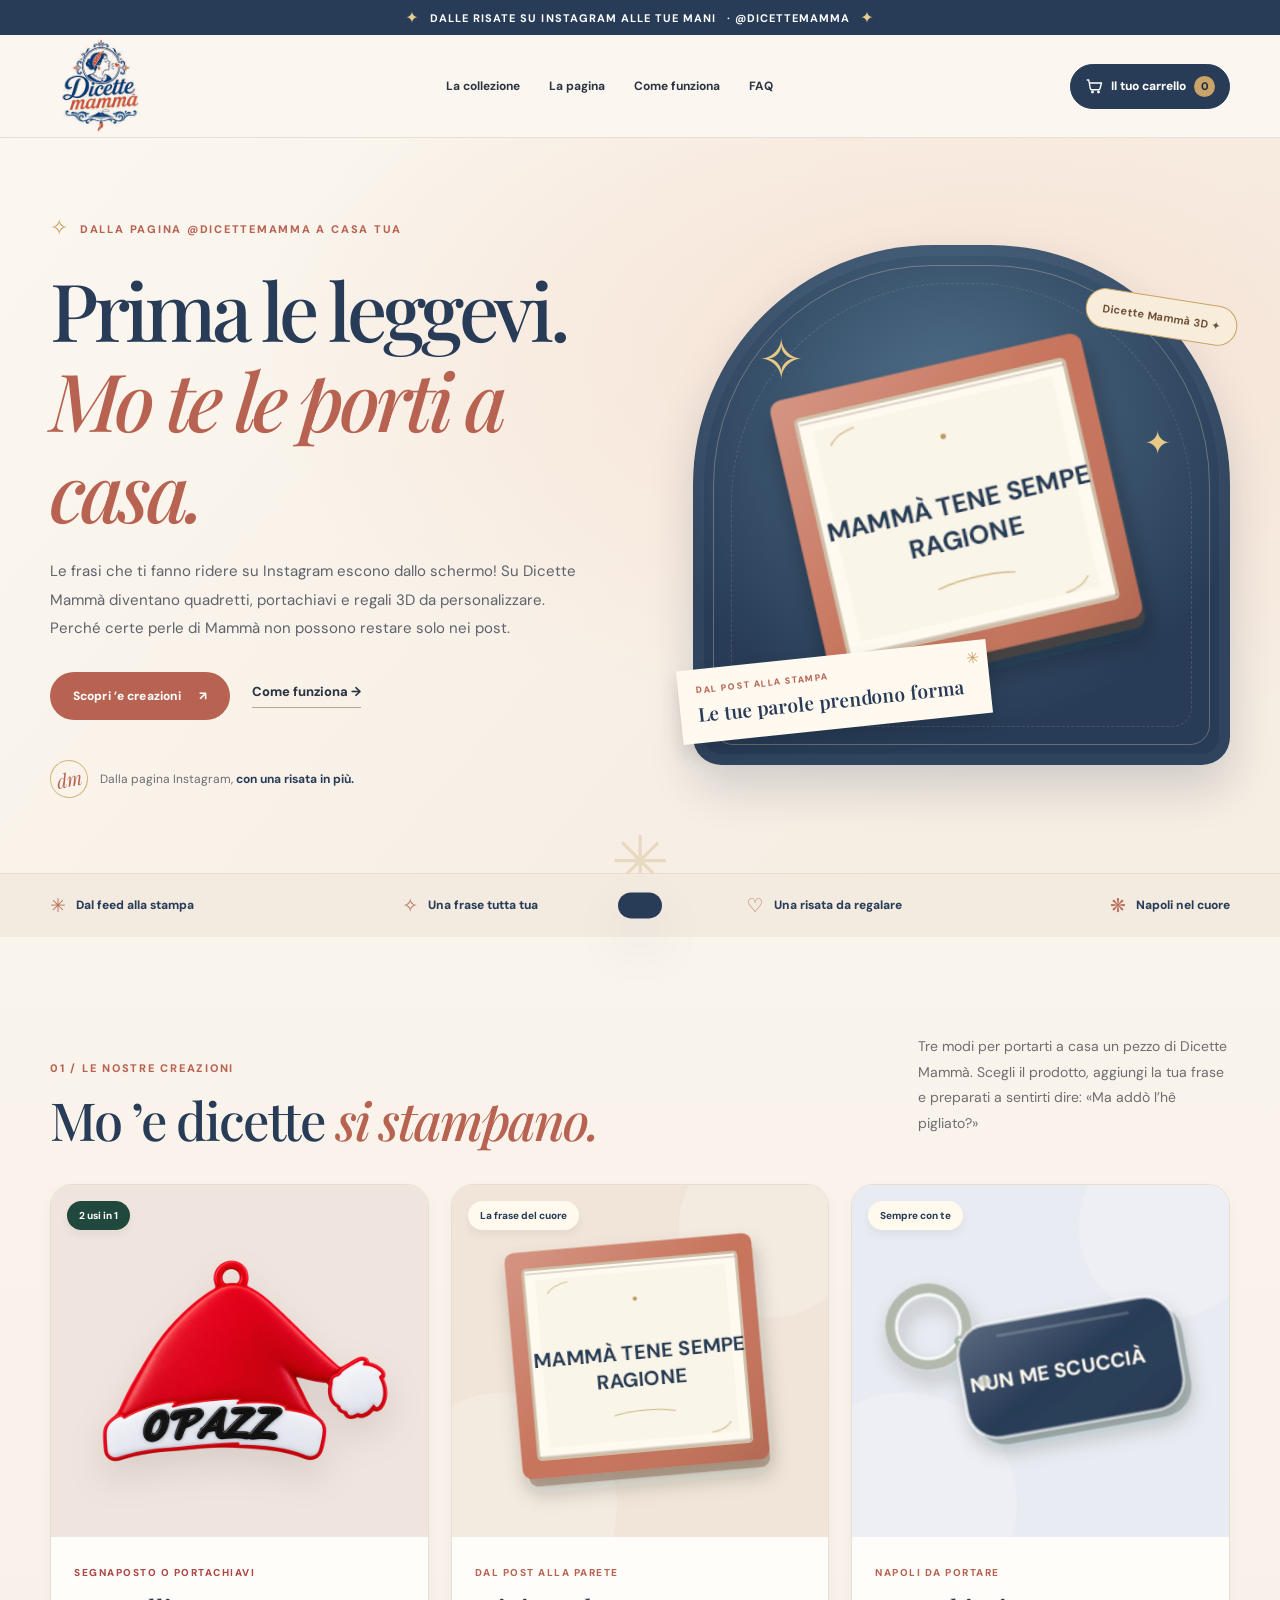
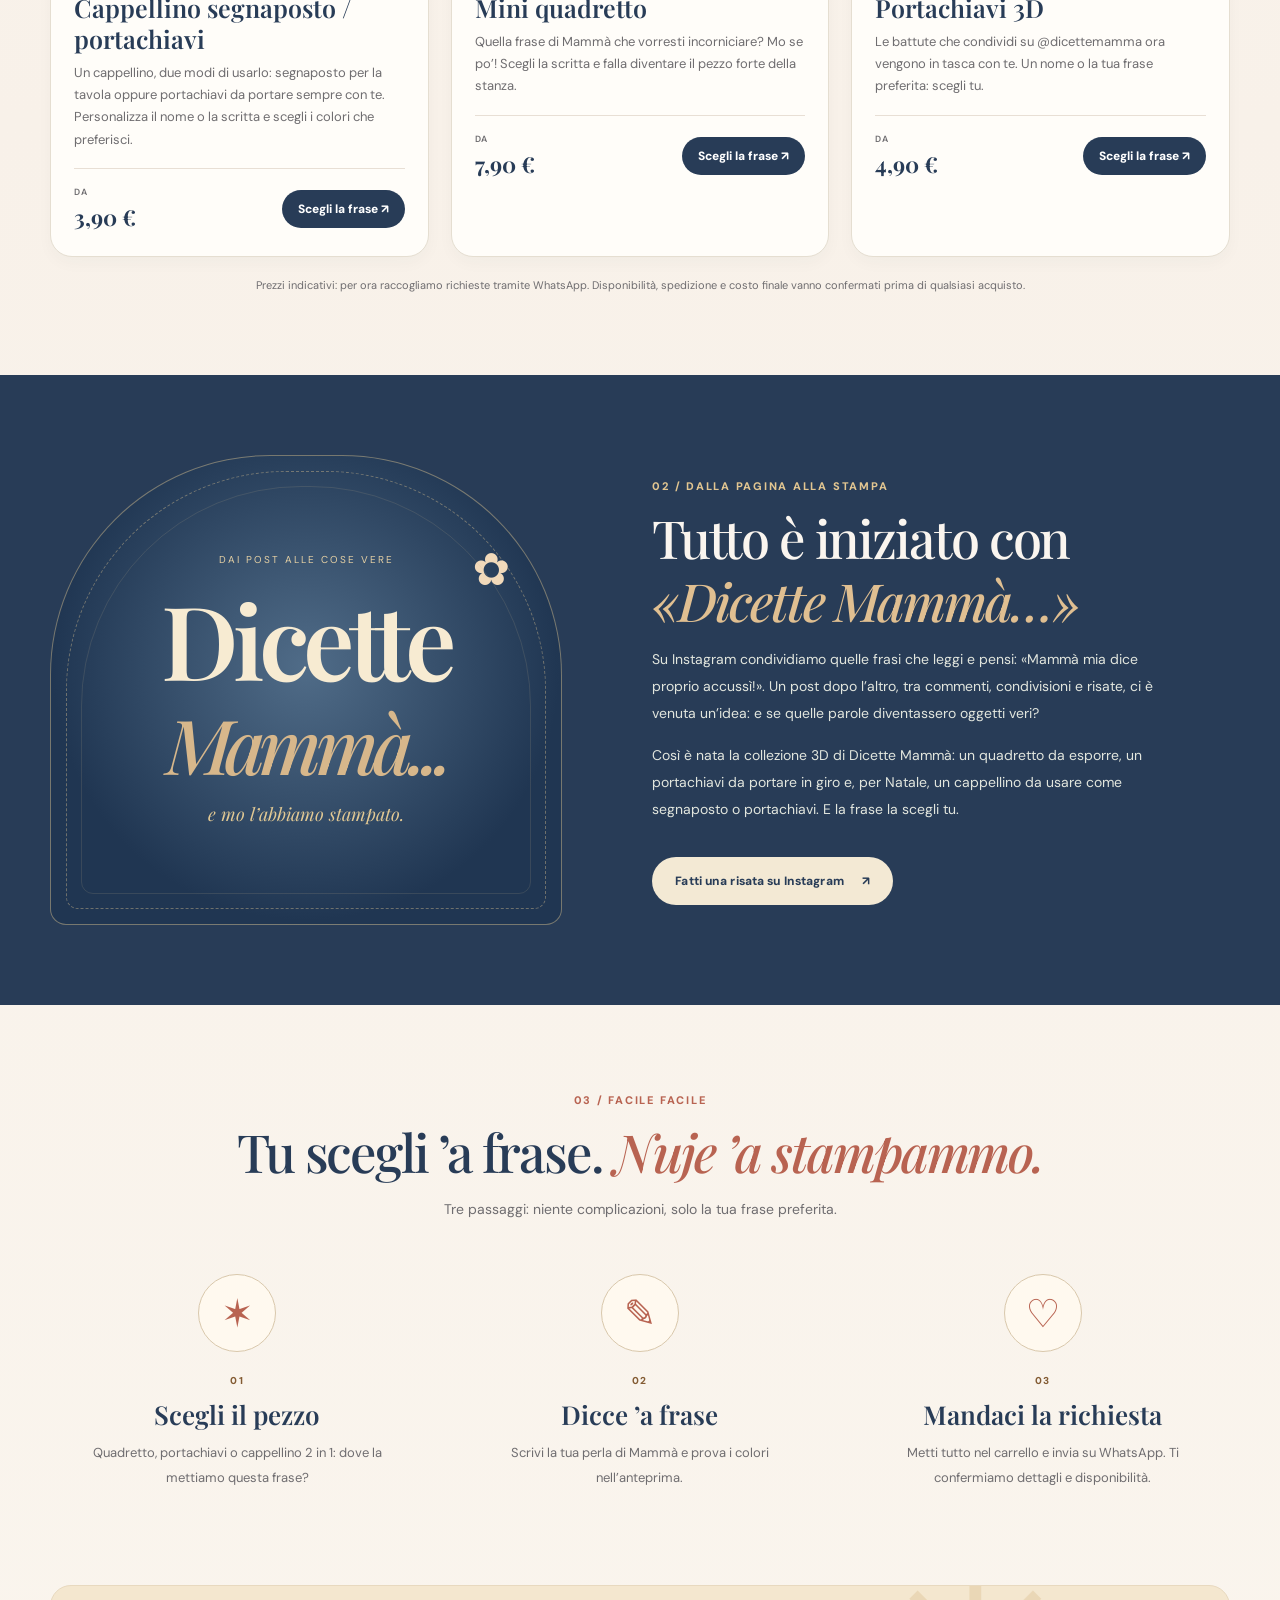
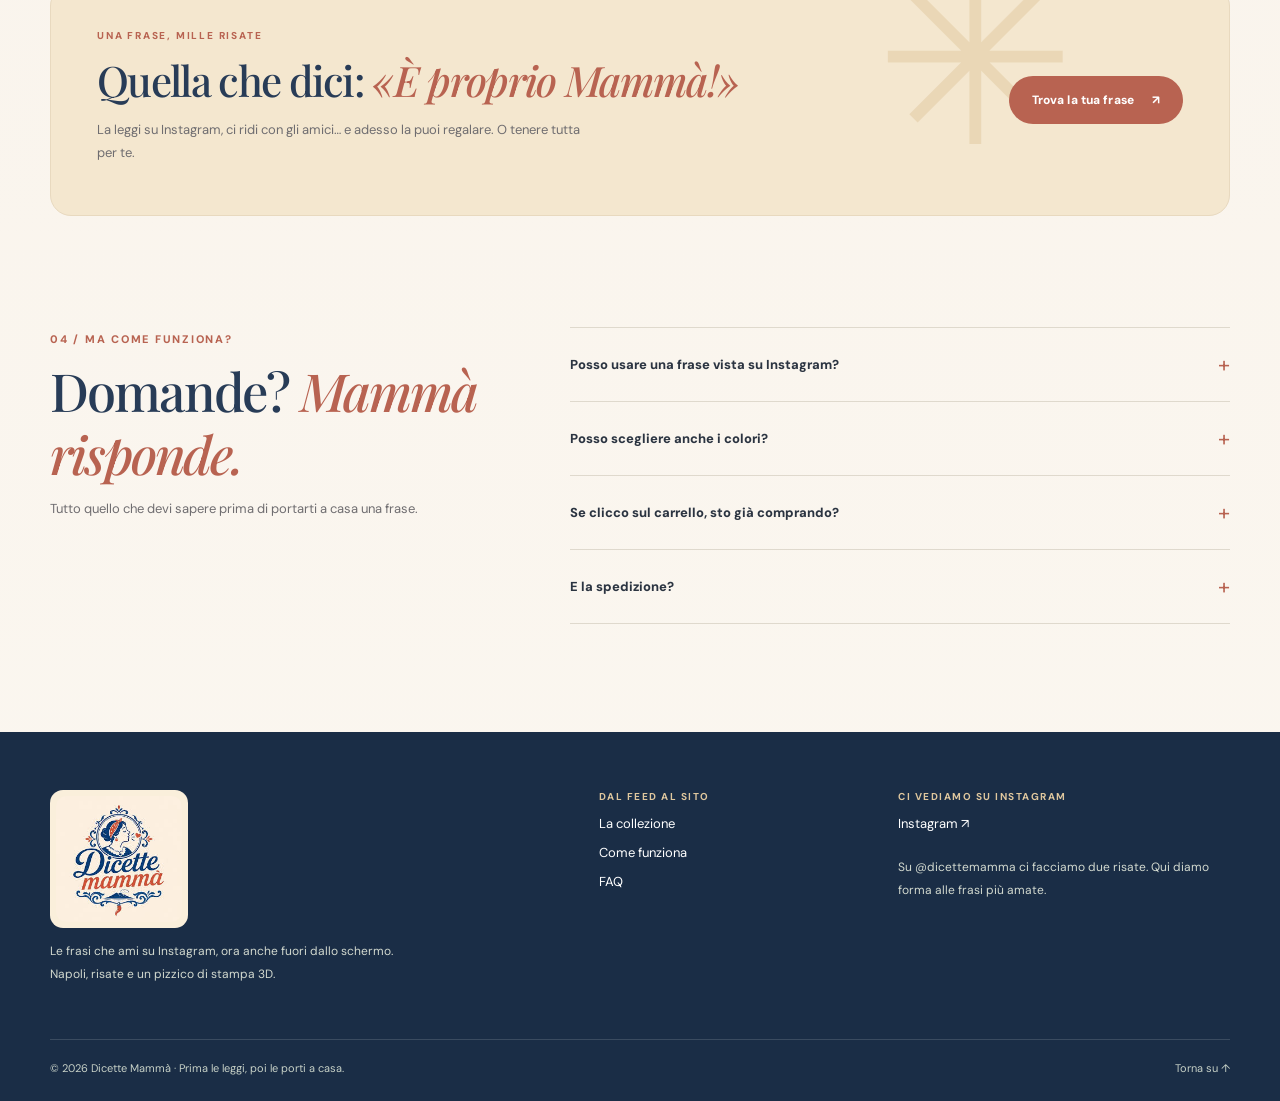
==== index.html @ fb2486a2 "Add files via upload" ====
<!doctype html>
<html lang="it">
<head>
  <meta charset="utf-8">
  <meta name="viewport" content="width=device-width, initial-scale=1">
  <meta name="theme-color" content="#283c57">
  <meta name="description" content="Dicette Mammà: le frasi napoletane che ami su Instagram diventano quadretti, portachiavi e creazioni 3D personalizzate. Dalla pagina alla tua casa.">
  <title>Dicette Mammà — Prima le leggevi. Mo te le porti a casa.</title>
  <link rel="preconnect" href="https://fonts.googleapis.com">
  <link rel="preconnect" href="https://fonts.gstatic.com" crossorigin>
  <link href="https://fonts.googleapis.com/css2?family=DM+Sans:wght@400;500;600;700;800&family=Playfair+Display:ital,wght@0,500;0,600;0,700;1,500;1,600&display=swap" rel="stylesheet">
  <link rel="icon" type="image/jpeg" href="logo-dicette-mamma.jpg">
  <link rel="stylesheet" href="styles.css">
  <script src="config.js" defer></script>
  <script src="app.js" defer></script>
</head>
<body>
  <a class="skip-link" href="#main">Vai al contenuto</a>
  <div class="announcement"><span class="sparkle" aria-hidden="true">✦</span> Dalle risate su Instagram alle tue mani <span class="announcement-extra">· @dicettemamma</span> <span class="sparkle" aria-hidden="true">✦</span></div>
  <header class="site-header" id="top">
    <div class="header-inner container">
      <a href="#top" class="brand" aria-label="Dicette Mammà, torna all'inizio">
        <img class="brand-logo" src="logo-dicette-mamma-header.png" alt="Dicette Mammà" width="98" height="98" fetchpriority="high">
      </a>
      <nav class="desktop-nav" aria-label="Navigazione principale">
        <a href="#collezione">La collezione</a>
        <a href="#artigianale">La pagina</a>
        <a href="#come-funziona">Come funziona</a>
        <a href="#domande">FAQ</a>
      </nav>
      <div class="header-actions">
        <button class="cart-button" id="cartOpen" type="button" aria-label="Apri carrello, 0 articoli" aria-haspopup="dialog">
          <svg viewBox="0 0 24 24" aria-hidden="true"><path d="M3 4h2l2 11.2a2 2 0 0 0 2 1.8h9a2 2 0 0 0 2-1.6L22 8H6"/><circle cx="10" cy="20" r="1"/><circle cx="18" cy="20" r="1"/></svg>
          <span class="cart-label">Il tuo carrello</span><span id="cartCount" class="cart-count">0</span>
        </button>
        <button class="menu-button" id="mobileMenuButton" aria-label="Apri il menu" aria-expanded="false" aria-controls="mobileNav" type="button"><span></span><span></span><span></span></button>
      </div>
    </div>
    <nav class="mobile-nav" id="mobileNav" aria-label="Menu mobile" hidden>
      <a href="#collezione">La collezione</a><a href="#artigianale">La pagina</a><a href="#come-funziona">Come funziona</a><a href="#domande">FAQ</a>
    </nav>
  </header>

  <main id="main">
    <section class="hero" aria-labelledby="hero-title">
      <div class="container hero-layout">
        <div class="hero-copy">
          <div class="small-eyebrow"><span class="eyebrow-star" aria-hidden="true">✧</span> DALLA PAGINA @DICETTEMAMMA A CASA TUA</div>
          <h1 id="hero-title">Prima le leggevi.<br><em>Mo te le porti a casa.</em></h1>
          <p>Le frasi che ti fanno ridere su Instagram escono dallo schermo! Su Dicette Mammà diventano quadretti, portachiavi e regali 3D da personalizzare. Perché certe perle di Mammà non possono restare solo nei post.</p>
          <div class="hero-ctas"><a class="button button-red" href="#collezione">Scopri ’e creazioni <span aria-hidden="true">↗</span></a><a class="text-link" href="#come-funziona">Come funziona <span aria-hidden="true">→</span></a></div>
          <div class="hero-signature"><div class="avatar-seal" aria-hidden="true">dm</div><span>Dalla pagina Instagram, <strong>con una risata in più.</strong></span></div>
        </div>
        <div class="hero-stage" aria-label="Illustrazioni dei regali Dicette Mammà">
          <div class="stage-decoration stage-star star-one" aria-hidden="true">✧</div><div class="stage-decoration stage-star star-two" aria-hidden="true">✦</div>
          <div class="stage-orbit orbit-one" aria-hidden="true"></div><div class="stage-orbit orbit-two" aria-hidden="true"></div>
          <div class="hero-product" id="heroArt" aria-hidden="true"></div>
          <div class="hero-note"><span>DAL POST ALLA STAMPA</span><strong>Le tue parole prendono forma</strong><i aria-hidden="true">✳</i></div>
          <span class="hero-tag">Dicette Mammà 3D <i aria-hidden="true">✦</i></span>
        </div>
      </div>
      <div class="hero-bottom-mark" aria-hidden="true">✳</div>
    </section>

    <section class="promise-strip" aria-label="I nostri punti di forza">
      <div class="container promise-items">
        <span><span aria-hidden="true">✳</span> Dal feed alla stampa</span><span><span aria-hidden="true">✧</span> Una frase tutta tua</span><span><span aria-hidden="true">♡</span> Una risata da regalare</span><span><span aria-hidden="true">❋</span> Napoli nel cuore</span>
      </div>
    </section>

    <section class="collection section container" id="collezione" aria-labelledby="collection-title">
      <div class="section-head">
        <div><span class="section-kicker">01 / LE NOSTRE CREAZIONI</span><h2 id="collection-title">Mo ’e dicette <em>si stampano.</em></h2></div>
        <p>Tre modi per portarti a casa un pezzo di Dicette Mammà. Scegli il prodotto, aggiungi la tua frase e preparati a sentirti dire: «Ma addò l’hê pigliato?»</p>
      </div>
      <div class="products-grid" id="productsGrid"></div>
      <p class="pricing-note">Prezzi indicativi: per ora raccogliamo richieste tramite WhatsApp. Disponibilità, spedizione e costo finale vanno confermati prima di qualsiasi acquisto.</p>
    </section>

    <section class="story-section" id="artigianale" aria-labelledby="story-title">
      <div class="container story-layout">
        <div class="story-art" aria-hidden="true"><span class="story-overline">DAI POST ALLE COSE VERE</span><div class="story-type">Dicette<br><i>Mammà...</i></div><div class="story-flower">✿</div><div class="story-label">e mo l’abbiamo stampato.</div></div>
        <div class="story-copy"><span class="section-kicker light">02 / DALLA PAGINA ALLA STAMPA</span><h2 id="story-title">Tutto è iniziato con <em>«Dicette Mammà…»</em></h2><p>Su Instagram condividiamo quelle frasi che leggi e pensi: «Mammà mia dice proprio accussì!». Un post dopo l’altro, tra commenti, condivisioni e risate, ci è venuta un’idea: e se quelle parole diventassero oggetti veri?</p><p>Così è nata la collezione 3D di Dicette Mammà: un quadretto da esporre, un portachiavi da portare in giro e, per Natale, un cappellino da usare come segnaposto o portachiavi. E la frase la scegli tu.</p><a href="https://www.instagram.com/dicettemamma/" class="button button-cream" target="_blank" rel="noopener noreferrer">Fatti una risata su Instagram <span aria-hidden="true">↗</span></a></div>
      </div>
    </section>

    <section class="how-section section container" id="come-funziona" aria-labelledby="how-title">
      <div class="section-head centered"><span class="section-kicker">03 / FACILE FACILE</span><h2 id="how-title">Tu scegli ’a frase. <em>Nuje ’a stampammo.</em></h2><p>Tre passaggi: niente complicazioni, solo la tua frase preferita.</p></div>
      <div class="steps-grid">
        <article class="step"><div class="step-icon" aria-hidden="true">✶</div><span class="step-no">01</span><h3>Scegli il pezzo</h3><p>Quadretto, portachiavi o cappellino 2 in 1: dove la mettiamo questa frase?</p></article>
        <article class="step"><div class="step-icon" aria-hidden="true">✎</div><span class="step-no">02</span><h3>Dicce ’a frase</h3><p>Scrivi la tua perla di Mammà e prova i colori nell’anteprima.</p></article>
        <article class="step"><div class="step-icon" aria-hidden="true">♡</div><span class="step-no">03</span><h3>Mandaci la richiesta</h3><p>Metti tutto nel carrello e invia su WhatsApp. Ti confermiamo dettagli e disponibilità.</p></article>
      </div>
    </section>

    <section class="gift-banner container" aria-labelledby="gift-title"><div class="gift-burst" aria-hidden="true">✳</div><div><span>UNA FRASE, MILLE RISATE</span><h2 id="gift-title">Quella che dici: <em>«È proprio Mammà!»</em></h2><p>La leggi su Instagram, ci ridi con gli amici… e adesso la puoi regalare. O tenere tutta per te.</p></div><a class="button button-red" href="#collezione">Trova la tua frase <span aria-hidden="true">↗</span></a></section>

    <section class="faq section container" id="domande" aria-labelledby="faq-title"><div class="faq-lead"><span class="section-kicker">04 / MA COME FUNZIONA?</span><h2 id="faq-title">Domande? <em>Mammà risponde.</em></h2><p>Tutto quello che devi sapere prima di portarti a casa una frase.</p></div><div class="faq-list"><details><summary>Posso usare una frase vista su Instagram?<span aria-hidden="true">+</span></summary><p>Certo! Puoi scegliere una frase della pagina @dicettemamma oppure inventarne una tua. Se è lunga, vediamo insieme come farla stare bene sul prodotto.</p></details><details><summary>Posso scegliere anche i colori?<span aria-hidden="true">+</span></summary><p>Sì. Prova le combinazioni direttamente nell’anteprima. Il risultato è illustrativo: prima di realizzarlo ti confermiamo i filamenti disponibili.</p></details><details><summary>Se clicco sul carrello, sto già comprando?<span aria-hidden="true">+</span></summary><p>No, niente pagamento a sorpresa! Il carrello prepara una richiesta su WhatsApp. Non è un ordine confermato e non paghi sul sito.</p></details><details><summary>E la spedizione?<span aria-hidden="true">+</span></summary><p>Il costo cambia in base a destinazione e quantità. Ti comunichiamo spedizione, disponibilità e totale prima di confermare.</p></details></div></section>
  </main>
  <footer class="site-footer"><div class="container footer-main"><div><a href="#top" class="footer-brand" aria-label="Dicette Mammà, torna all’inizio"><img class="footer-logo" src="logo-dicette-mamma.jpg" alt="Dicette Mammà" width="126" height="126" loading="lazy"></a><p>Le frasi che ami su Instagram, ora anche fuori dallo schermo.<br>Napoli, risate e un pizzico di stampa 3D.</p></div><nav aria-label="Link footer"><strong>Dal feed al sito</strong><a href="#collezione">La collezione</a><a href="#come-funziona">Come funziona</a><a href="#domande">FAQ</a></nav><div><strong>Ci vediamo su Instagram</strong><a target="_blank" rel="noopener noreferrer" href="https://www.instagram.com/dicettemamma/">Instagram ↗</a><p>Su @dicettemamma ci facciamo due risate. Qui diamo forma alle frasi più amate.</p></div></div><div class="container footer-base"><span>© 2026 Dicette Mammà · Prima le leggi, poi le porti a casa.</span><a href="#top">Torna su ↑</a></div></footer>

  <dialog id="customizeDialog" class="custom-dialog" aria-labelledby="customTitle"><div class="dialog-wrap"><button class="dialog-x" type="button" data-close-custom aria-label="Chiudi personalizzazione">×</button><div class="dialog-art-pane"><span class="preview-kicker">ECCO LA TUA FRASE IN 3D</span><div id="customPreview" class="custom-preview" aria-label="Anteprima illustrativa del prodotto"></div><div class="illustration-disclaimer">Anteprima illustrativa: la stampa reale può variare nei dettagli</div></div><div class="dialog-content"><span class="section-kicker">LA TUA FRASE, IL TUO STILE</span><h2 id="customTitle">Personalizza</h2><p class="dialog-description" id="customDescription"></p><form id="customForm"><div class="form-field"><label for="customText" id="customTextLabel">Nome o frase da stampare</label><input id="customText" name="customText" type="text" maxlength="32" required autocomplete="off"><small id="textCounter" class="field-helper"></small></div><fieldset class="color-fieldset"><legend>Di che colore lo facciamo?</legend><div class="swatch-list" id="baseSwatches"></div></fieldset><fieldset class="color-fieldset"><legend>Colore della frase</legend><div class="swatch-list" id="inkSwatches"></div></fieldset><div class="form-row"><div class="form-field"><label for="customQuantity">Quanti ne vuoi?</label><input id="customQuantity" name="quantity" type="number" min="1" max="50" value="1" inputmode="numeric" required></div><div class="form-field"><label for="customNote">Altri dettagli (facoltativi)</label><input id="customNote" name="note" maxlength="180" placeholder="Una dedica, un’idea, un dettaglio..."></div></div><div class="custom-submit"><div><small>Prezzo di riferimento</small><strong id="customPrice">—</strong></div><button type="submit" class="button button-red">Mettilo nel carrello <span aria-hidden="true">↗</span></button></div></form></div></div></dialog>

  <dialog id="cartDialog" class="cart-dialog" aria-labelledby="cartTitle"><div class="cart-panel"><header class="cart-panel-head"><div><span class="section-kicker">LE TUE SCELTE</span><h2 id="cartTitle">Il tuo carrello</h2></div><button class="dialog-x" type="button" data-close-cart aria-label="Chiudi carrello">×</button></header><div id="cartContents" class="cart-contents" aria-live="polite"></div><div class="cart-summary"><div class="cart-total"><span>Totale indicativo dei prodotti</span><strong id="cartTotal">0,00 €</strong></div><p>Hai raccolto le tue frasi preferite! La spedizione non è inclusa. Su WhatsApp invii solo una richiesta di disponibilità: nessun pagamento e nessun ordine confermato.</p><button id="sendRequestButton" class="button button-red cart-send" type="button">Chiedi disponibilità su WhatsApp <span aria-hidden="true">↗</span></button><button id="continueShopping" class="subtle-action" type="button">Torno alle creazioni</button></div></div></dialog>
  <div class="toast" id="toast" role="status" aria-live="polite"></div>
</body>
</html>
---- styles.css ----
:root{--cream:#faf5ef;--cream-light:#fffdf9;--ivory:#fff9ef;--forest:#283c57;--forest-dark:#1a2d46;--red:#b86351;--red-hover:#a65042;--gold:#caa366;--ink:#2b3441;--sub:#6f6d70;--line:#e8dfd5;--shadow:0 22px 55px rgba(40,43,57,.10);--display:'Playfair Display',Georgia,serif;--body:'DM Sans',system-ui,sans-serif}
*{box-sizing:border-box}html{scroll-behavior:smooth;scroll-padding-top:105px}body{margin:0;background:var(--cream);color:var(--ink);font-family:var(--body);-webkit-font-smoothing:antialiased}body:has(dialog[open]){overflow:hidden}button,input,textarea,select{font:inherit}button{cursor:pointer}a{text-decoration:none;color:inherit}img,svg{max-width:100%}button:focus-visible,input:focus-visible,a:focus-visible,summary:focus-visible{outline:3px solid var(--gold);outline-offset:4px}::selection{background:#e9cab4;color:var(--forest)}.container{width:min(1180px,calc(100% - 36px));margin-inline:auto}.skip-link{position:absolute;z-index:100;top:-100px;left:12px;background:#fff;padding:12px 16px;border:2px solid var(--forest)}.skip-link:focus{top:12px}.announcement{min-height:34px;display:flex;align-items:center;justify-content:center;gap:10px;padding:7px 12px;background:var(--forest);color:#fff;font-size:11px;font-weight:700;letter-spacing:.095em;text-align:center;text-transform:uppercase}.sparkle{color:#e7cc90;font-size:16px}.site-header{position:sticky;top:0;z-index:30;background:rgba(249,245,234,.96);border-bottom:1px solid #e9e2d5;backdrop-filter:blur(16px)}.header-inner{height:86px;display:flex;align-items:center;justify-content:space-between;gap:20px}.brand{display:flex;align-items:center;gap:8px;min-width:0;color:var(--forest)}.brand-symbol{display:grid;place-items:center;width:45px;height:45px;flex:none}.brand-words{font:700 24px/1.01 var(--display);letter-spacing:-.035em;white-space:nowrap}.brand-words em{color:var(--red);font-weight:600}.brand-words small{display:block;margin-top:5px;letter-spacing:.12em;font:700 8px/1.2 var(--body);text-transform:uppercase}.desktop-nav{display:none;align-items:center;gap:29px}.desktop-nav a{font-size:12px;font-weight:700;transition:color .2s}.desktop-nav a:hover{color:var(--red)}.header-actions{display:flex;align-items:center;gap:12px}.cart-button{display:flex;align-items:center;gap:8px;padding:11px 14px;background:var(--forest);color:#fff;border:1px solid var(--forest);border-radius:100px;font-size:12px;font-weight:800}.cart-button svg{height:18px;width:18px;fill:none;stroke:currentColor;stroke-width:1.8;stroke-linecap:round;stroke-linejoin:round}.cart-count{display:grid;place-items:center;min-width:21px;height:21px;background:var(--gold);color:var(--forest-dark);border-radius:50%;font-size:11px}.cart-label{display:none}.menu-button{width:38px;height:38px;display:flex;flex-direction:column;align-items:center;justify-content:center;gap:5px;background:transparent;border:none}.menu-button span{height:2px;width:22px;background:var(--forest);transition:transform .2s}.mobile-nav{display:grid;padding:8px 18px 18px;border-top:1px solid var(--line);background:var(--cream)}.mobile-nav[hidden]{display:none}.mobile-nav a{padding:14px 5px;font-weight:700;border-bottom:1px solid var(--line)}
/* Hero */
.hero{position:relative;overflow:hidden;background:radial-gradient(ellipse at 76% 40%,#f7e9d9 0%,transparent 50%),var(--cream);border-bottom:1px solid #ece3d4}.hero-layout{display:grid;gap:40px;padding-block:66px 64px;position:relative;z-index:1}.small-eyebrow,.section-kicker{color:var(--red);font-size:11px;letter-spacing:.16em;text-transform:uppercase;font-weight:800}.eyebrow-star{font-size:22px;color:var(--gold);vertical-align:-2px;padding-right:5px}.hero-copy h1{max-width:700px;margin:22px 0;font:500 clamp(47px,6.1vw,85px)/1.13 var(--display);letter-spacing:-.055em;color:var(--forest)}.hero-copy h1 em,.section-head h2 em,.story-copy h2 em,.how-section h2 em,.gift-banner h2 em,.faq h2 em{color:var(--red);font-weight:500}.hero-copy>p{max-width:530px;font-size:15px;line-height:1.9;color:#5e665e}.hero-ctas{display:flex;flex-wrap:wrap;gap:22px;align-items:center;margin-top:29px}.button{min-height:48px;display:inline-flex;justify-content:center;align-items:center;gap:18px;padding:14px 22px;border:1px solid transparent;border-radius:100px;font-size:12px;font-weight:800;letter-spacing:.01em;transition:transform .22s ease,background .22s ease,box-shadow .22s ease}.button:hover{transform:translateY(-2px);box-shadow:0 9px 24px rgba(26,45,36,.15)}.button-red{background:var(--red);color:white}.button-red:hover{background:var(--red-hover)}.button-cream{background:#f3e9d4;color:var(--forest)}.text-link{font-weight:800;font-size:13px;border-bottom:1px solid #baa689;padding-bottom:7px}.text-link:hover{color:var(--red)}.hero-signature{display:flex;align-items:center;gap:12px;margin-top:40px;color:var(--sub);font-size:12px}.hero-signature strong{color:var(--forest)}.avatar-seal{width:38px;height:38px;display:grid;place-items:center;border:1px solid #d8b681;border-radius:50%;color:var(--red);font:italic 19px var(--display);transform:rotate(-10deg)}.hero-stage{min-height:440px;position:relative;display:grid;place-items:center;border-radius:240px 240px 28px 28px;background:radial-gradient(circle at 50% 30%,#547669,var(--forest) 68%);isolation:isolate;box-shadow:inset 0 0 0 11px rgba(255,255,255,.035),0 22px 45px rgba(29,66,50,.13)}.stage-orbit{position:absolute;inset:20px;border:1px solid rgba(233,209,165,.29);border-radius:220px 220px 20px 20px;pointer-events:none}.orbit-two{inset:38px;border-style:dashed;opacity:.48}.hero-product{z-index:2;width:min(100%,485px);margin:20px auto 0;filter:drop-shadow(0 20px 13px rgba(0,0,0,.15));transform:rotate(-8deg)}.hero-product svg{width:100%;height:auto;display:block}.stage-decoration{position:absolute;color:#e9c986;font-size:56px;z-index:3}.star-one{top:15%;left:12%}.star-two{top:34%;right:11%;font-size:32px}.hero-note{position:absolute;z-index:4;bottom:7%;left:-14px;display:grid;gap:5px;padding:15px 26px 16px 18px;min-width:190px;transform:rotate(-6deg);background:var(--ivory);color:var(--forest);box-shadow:0 10px 20px #0002}.hero-note span{font-size:9px;font-weight:800;letter-spacing:.16em;color:var(--red)}.hero-note strong{font:600 19px var(--display)}.hero-note i{position:absolute;right:8px;top:7px;color:var(--gold);font-style:normal}.hero-tag{position:absolute;z-index:4;top:10%;right:-8px;background:#f6e2b7;border:1px solid #c49b53;border-radius:100px;color:#714e23;padding:12px 16px;transform:rotate(9deg);font:700 11px var(--body)}.hero-tag i{font-style:normal}.hero-bottom-mark{position:absolute;bottom:-35px;left:50%;font-size:70px;color:var(--gold);opacity:.28;transform:translateX(-50%)}
.promise-strip{background:#eee7d9}.promise-items{display:grid;grid-template-columns:repeat(2,1fr);gap:10px;padding-block:19px}.promise-items span{font-size:11px;font-weight:800;color:var(--forest);white-space:nowrap}.promise-items span span{font-size:19px;color:var(--red);padding-right:7px;vertical-align:middle}.section{padding-block:83px}.section-head{display:grid;gap:16px;margin-bottom:33px}.section-head h2,.story-copy h2,.gift-banner h2,.faq h2{margin:11px 0 0;font:500 clamp(33px,4.1vw,53px)/1.2 var(--display);color:var(--forest);letter-spacing:-.04em}.section-head p{font-size:14px;color:var(--sub);line-height:1.85;max-width:340px}.products-grid{display:grid;grid-template-columns:1fr;gap:22px}.product-card{overflow:hidden;background:var(--cream-light);border:1px solid #e5ded1;border-radius:22px;box-shadow:0 6px 16px #21483c08;transition:transform .28s ease,box-shadow .28s ease}.product-card:hover{transform:translateY(-7px);box-shadow:var(--shadow)}.product-visual{position:relative;aspect-ratio:1.07;display:grid;place-items:center;overflow:hidden}.product-card:nth-child(1) .product-visual{background:#f2e2da}.product-card:nth-child(2) .product-visual{background:#e9e7d8}.product-card:nth-child(3) .product-visual{background:#e3eae2}.product-visual svg{width:100%;max-width:430px;height:auto;display:block;transition:transform .4s ease}.product-card:hover .product-visual svg{transform:scale(1.045)}.product-chip{position:absolute;top:16px;left:16px;border-radius:100px;padding:8px 12px;background:#fffcf1dd;color:var(--forest);font-size:10px;font-weight:800;box-shadow:0 5px 10px #0000000d}.product-body{padding:23px 23px 24px}.product-category{font-size:10px;font-weight:800;letter-spacing:.15em;text-transform:uppercase;color:var(--red)}.product-body h3{margin:11px 0 8px;font:600 25px var(--display);line-height:1.24;color:var(--forest)}.product-body p{min-height:55px;margin:0;color:var(--sub);font-size:13px;line-height:1.7}.product-action-row{display:flex;align-items:center;justify-content:space-between;margin-top:17px;gap:15px;border-top:1px solid var(--line);padding-top:17px}.product-price{font:700 22px var(--display);color:var(--forest)}.product-price small{display:block;font:600 9px var(--body);color:var(--sub);text-transform:uppercase;letter-spacing:.08em;margin-bottom:4px}.product-open{border:none;background:var(--forest);color:white;border-radius:100px;padding:11px 16px;font-size:12px;font-weight:800}.product-open:hover{background:var(--red)}.pricing-note{margin:21px 0 0;font-size:11px;color:var(--sub);text-align:center}
/* story */
.story-section{background:var(--forest);color:var(--cream);padding-block:64px;overflow:hidden}.story-layout{display:grid;gap:45px;align-items:center}.story-art{min-height:340px;position:relative;border:1px solid #c8b48b85;border-radius:220px 220px 16px 16px;display:flex;flex-direction:column;align-items:center;justify-content:center;background:radial-gradient(circle at 50% 45%,#386556,#1d4238 70%)}.story-art::before,.story-art::after{content:'';position:absolute;border:1px dashed #c8b48b77;inset:15px;border-radius:220px 220px 12px 12px}.story-art::after{inset:30px;border-style:solid;opacity:.32}.story-overline{letter-spacing:.2em;font-size:10px;color:#e5d0a4;margin-bottom:26px}.story-type{text-align:center;font:600 clamp(58px,8vw,105px)/.92 var(--display);letter-spacing:-.06em;color:#f7ebd2}.story-type i{font-size:.74em;color:#d7b78b;font-weight:500}.story-flower{position:absolute;right:10%;top:18%;font-size:45px;color:#caa86e}.story-label{margin-top:22px;font:italic 18px var(--display);color:#e2c994}.story-copy h2{color:var(--cream);max-width:500px}.story-copy h2 em{color:#e0bf91}.story-copy p{font-size:14px;line-height:1.95;color:#e2e6de;max-width:520px}.section-kicker.light{color:#e2c691}.story-copy .button{margin-top:20px}
/* steps */
.section-head.centered{display:block;text-align:center;margin-bottom:44px}.section-head.centered p{margin:14px auto 0;max-width:600px}.steps-grid{display:grid;grid-template-columns:1fr;gap:28px}.step{text-align:center;padding:8px 15px}.step-icon{height:78px;width:78px;margin:0 auto 16px;display:grid;place-items:center;border-radius:50%;border:1px solid #d9c8ac;background:var(--ivory);font-size:39px;color:var(--red)}.step-no{font-size:10px;letter-spacing:.16em;color:#835b33;font-weight:800}.step h3{margin:8px 0 9px;color:var(--forest);font:600 26px var(--display)}.step p{max-width:290px;margin:0 auto;color:var(--sub);font-size:13px;line-height:1.85}
.gift-banner{margin-top:4px;margin-bottom:28px;position:relative;display:grid;align-items:center;gap:20px;padding:35px 29px;overflow:hidden;background:#f4e7cf;border:1px solid #e8d9bf;border-radius:21px}.gift-banner>div:not(.gift-burst){position:relative;z-index:1}.gift-banner div>span{font-size:10px;font-weight:800;letter-spacing:.18em;color:var(--red)}.gift-banner h2{font-size:clamp(29px,3.5vw,42px)}.gift-banner p{max-width:500px;color:var(--sub);line-height:1.8;font-size:13px}.gift-burst{position:absolute;right:13%;top:-80px;font-size:240px;color:#dec69b77}.gift-banner .button{z-index:1;justify-self:start}
.faq{display:grid;gap:25px}.faq-lead p{color:var(--sub);font-size:13px;line-height:1.75}.faq-list{display:grid;align-content:start}.faq-list details{border-bottom:1px solid #dfd9cd}.faq-list details:first-child{border-top:1px solid #dfd9cd}.faq-list summary{list-style:none;display:flex;align-items:center;justify-content:space-between;gap:15px;padding:22px 0;font-weight:800;font-size:13px;cursor:pointer}.faq-list summary::-webkit-details-marker{display:none}.faq-list summary span{font-size:22px;font-weight:400;color:var(--red);transition:transform .2s}.faq-list details[open] summary span{transform:rotate(45deg)}.faq-list details p{color:var(--sub);font-size:13px;line-height:1.8;margin:0;padding:0 22px 20px 0}
.site-footer{background:var(--forest-dark);color:#fff;margin-top:25px}.footer-main{display:grid;gap:34px;padding-block:58px 42px}.footer-brand{font:600 34px var(--display);letter-spacing:-.05em}.footer-brand em{color:#dcb78b}.footer-main p{font-size:12px;line-height:1.9;color:#d2d9cf}.footer-main nav,.footer-main>div:last-child{display:grid;justify-items:start;align-content:start;gap:12px}.footer-main strong{font-size:10px;letter-spacing:.15em;text-transform:uppercase;color:#dfc79e}.footer-main a:not(.footer-brand){font-size:13px}.footer-main a:hover,.footer-base a:hover{color:#e5c18c}.footer-base{display:flex;justify-content:space-between;align-items:center;gap:15px;flex-wrap:wrap;padding:21px 0 26px;border-top:1px solid #ffffff24;color:#c7d1c7;font-size:11px}
/* Modal */
dialog{color:var(--ink)}dialog::backdrop{background:#142d23aa;backdrop-filter:blur(5px)}.custom-dialog{border:0;border-radius:24px;padding:0;width:min(930px,calc(100% - 24px));max-height:calc(100dvh - 28px);box-shadow:0 30px 100px #0005;overflow:auto;background:var(--cream-light)}.custom-dialog[open]{animation:popin .24s ease}.dialog-wrap{position:relative;display:grid}.dialog-x{position:absolute;right:15px;top:13px;z-index:4;border:none;background:#fffef3dd;color:var(--forest);border-radius:50%;width:37px;height:37px;display:grid;place-items:center;font-size:28px;line-height:1}.dialog-x:hover{background:#ead8bc}.dialog-art-pane{background:#eee6d7;display:flex;flex-direction:column;align-items:center;justify-content:center;gap:10px;padding:25px 22px 19px;min-width:0}.preview-kicker{color:var(--forest);font-size:10px;letter-spacing:.14em;font-weight:800}.custom-preview{width:min(100%,340px);aspect-ratio:1}.custom-preview svg{width:100%;height:auto}.illustration-disclaimer{text-align:center;color:#6c726a;font-size:10px}.dialog-content{padding:28px 25px 30px}.dialog-content h2,.cart-panel h2{font:600 35px/1.13 var(--display);margin:8px 0;color:var(--forest)}.dialog-description{font-size:13px;line-height:1.7;color:var(--sub);margin:0 0 20px}.form-field{display:grid;gap:8px}.form-field label,.color-fieldset legend{font-weight:800;color:var(--forest);font-size:12px}.form-field input{border:1px solid #d7d1c5;background:#fff;border-radius:11px;min-height:45px;padding:10px 13px;min-width:0;width:100%;color:var(--forest)}.field-helper{font-size:10px;color:var(--sub);min-height:16px}.color-fieldset{border:0;margin:18px 0 0;padding:0}.color-fieldset legend{padding:0;margin-bottom:11px}.swatch-list{display:flex;flex-wrap:wrap;gap:11px}.swatch-label{display:flex;flex-direction:column;align-items:center;gap:5px;cursor:pointer;font-size:10px;color:var(--sub);position:relative}.swatch-label input{position:absolute;opacity:0;width:1px;height:1px}.swatch-dot{display:grid;place-items:center;height:32px;width:32px;border-radius:50%;background:var(--swatch);box-shadow:inset 0 0 0 1px #0002;border:3px solid #fff}.swatch-label input:checked+.swatch-dot{outline:2px solid var(--forest);outline-offset:2px}.swatch-label input:focus-visible+.swatch-dot{outline:3px solid var(--gold);outline-offset:3px}.form-row{display:grid;grid-template-columns:100px 1fr;gap:12px;margin-top:21px}.custom-submit{display:flex;align-items:center;justify-content:space-between;flex-wrap:wrap;gap:14px;margin-top:24px;border-top:1px solid var(--line);padding-top:20px}.custom-submit small{font-size:10px;color:var(--sub);display:block}.custom-submit strong{font:700 27px var(--display);color:var(--forest)}
.cart-dialog{margin:0 0 0 auto;width:min(440px,100%);max-width:100%;height:100dvh;max-height:100dvh;border:0;background:var(--cream-light);padding:0;box-shadow:-10px 0 40px #0003}.cart-dialog[open]{animation:slideleft .25s ease}.cart-panel{height:100%;display:flex;flex-direction:column}.cart-panel-head{position:relative;padding:28px 27px 18px;border-bottom:1px solid var(--line)}.cart-panel-head h2{font-size:32px}.cart-contents{flex:1;overflow:auto;padding:20px 23px}.cart-empty{min-height:260px;display:flex;align-items:center;justify-content:center;flex-direction:column;text-align:center;color:var(--sub);gap:10px}.cart-empty span{font-size:54px;color:var(--red)}.cart-empty strong{font:600 23px var(--display);color:var(--forest)}.cart-empty p{max-width:230px;line-height:1.6;font-size:13px}.cart-item{padding:14px 0;border-bottom:1px solid var(--line);display:grid;grid-template-columns:100px 1fr;gap:12px}.cart-item-art{width:100px;height:100px;background:#f2e7d8;border-radius:13px;overflow:hidden}.cart-item-art svg{width:100%}.cart-item-name{font:600 16px var(--display);color:var(--forest)}.cart-item-detail{font-size:11px;color:var(--sub);margin:4px 0;line-height:1.5;overflow-wrap:anywhere}.cart-item-footer{display:flex;justify-content:space-between;align-items:center;gap:10px;margin-top:10px}.cart-item-footer strong{font-size:13px}.qty-tools{display:flex;align-items:center;gap:9px}.qty-tools button{border:1px solid #dad3c5;border-radius:6px;background:#fff;width:25px;height:25px}.cart-remove{padding:3px 0;border:0;background:transparent;color:var(--red);font-size:11px;text-decoration:underline}.cart-summary{border-top:1px solid var(--line);padding:19px 23px 23px}.cart-total{display:flex;align-items:center;justify-content:space-between;gap:10px}.cart-total span{font-size:12px;font-weight:700}.cart-total strong{font:600 23px var(--display)}.cart-summary p{font-size:11px;color:var(--sub);line-height:1.65;margin:11px 0 17px}.cart-send{width:100%;justify-content:center}.cart-send:disabled{opacity:.5;cursor:not-allowed;transform:none}.subtle-action{border:0;background:none;display:block;margin:13px auto 0;font-weight:700;color:var(--forest);font-size:12px;text-decoration:underline}.toast{position:fixed;bottom:18px;left:50%;transform:translate(-50%,140%);background:var(--forest);color:#fff;border-radius:100px;padding:13px 22px;box-shadow:var(--shadow);font-weight:700;font-size:12px;z-index:80;transition:transform .3s ease;pointer-events:none;max-width:calc(100% - 24px);text-align:center}.toast.show{transform:translate(-50%,0)}
@keyframes popin{from{opacity:0;transform:translateY(18px) scale(.98)}to{opacity:1;transform:translateY(0) scale(1)}}@keyframes slideleft{from{transform:translateX(60px);opacity:.7}to{transform:translateX(0);opacity:1}}
@media (min-width:640px){.cart-label{display:inline}.promise-items{display:flex;justify-content:space-between;gap:18px}.promise-items span{font-size:12px}.footer-main{grid-template-columns:1.55fr .8fr 1fr}.products-grid{grid-template-columns:repeat(2,minmax(0,1fr))}.steps-grid{grid-template-columns:repeat(3,1fr)}.gift-banner{grid-template-columns:1fr auto;padding:37px 46px}.faq{grid-template-columns:.8fr 1.2fr;gap:80px}.hero-layout{padding-block:75px}.hero-stage{max-width:550px;width:100%;margin:auto}}
@media (min-width:900px){.desktop-nav{display:flex}.menu-button{display:none}.hero-layout{grid-template-columns:1.06fr .94fr;min-height:600px;align-items:center;gap:38px}.hero-stage{min-height:480px}.hero-copy h1{font-size:clamp(62px,5vw,78px)}.products-grid{grid-template-columns:repeat(3,minmax(0,1fr))}.section-head{grid-template-columns:1.5fr .55fr;align-items:end}.story-layout{grid-template-columns:.94fr 1.06fr;gap:90px}.story-art{min-height:470px}.story-section{padding-block:80px}.dialog-wrap{grid-template-columns:.95fr 1.05fr;min-height:535px}.dialog-art-pane{padding:44px 20px}.dialog-content{padding:38px 40px}.custom-preview{width:min(100%,380px)}}
@media (min-width:1120px){.hero-copy h1{font-size:80px}.hero-stage{min-height:520px}}
@media (max-width:430px){.brand-symbol{width:34px}.brand-symbol svg{width:34px;height:34px}.brand-words{font-size:20px}.brand-words small{font-size:7px}.header-inner{height:75px}.hero-layout{padding-top:42px}.hero-stage{min-height:350px}.hero-product{max-width:355px}.hero-note{bottom:4%;left:0}.hero-copy h1{font-size:46px}.section{padding-block:60px}.form-row{grid-template-columns:85px 1fr}.custom-submit .button{width:100%}.cart-button{padding:9px}}
@media (prefers-reduced-motion:reduce){html{scroll-behavior:auto}*,*::before,*::after{animation-duration:.01ms!important;transition-duration:.01ms!important}}
.consent-note{position:fixed;z-index:90;bottom:14px;left:50%;transform:translateX(-50%);width:min(550px,calc(100% - 28px));padding:18px;border-radius:16px;background:#fffaf0;border:1px solid #ddcfb5;box-shadow:var(--shadow);display:flex;gap:10px;align-items:center;flex-wrap:wrap}.consent-note p{width:100%;margin:0 0 3px;font-size:12px;line-height:1.5}.consent-note button{background:var(--forest);color:white;border:0;border-radius:8px;padding:9px 16px;font-size:12px;font-weight:700}.consent-note button:first-of-type{background:#eee7d9;color:var(--forest)}

/* --- Dicette Mammà: identità permanente, non stagionale --- */
body{background:linear-gradient(180deg,#fbf7f0 0%,#f8f1e9 40%,#fbf7f0 100%)}
.site-header{background:rgba(251,247,240,.95);border-color:#e8ded3}
.hero{background:radial-gradient(ellipse at 75% 30%,#f7e2d4 0%,transparent 52%),linear-gradient(130deg,#fbf7f0,#f6ede3 80%);border-bottom-color:#e9dccc}
.hero-copy h1{color:#283c57}
.hero-copy>p{color:#5e626b}
.hero-stage{background:radial-gradient(circle at 48% 34%,#52728b,#283c57 70%);box-shadow:inset 0 0 0 11px rgba(255,255,255,.04),0 22px 45px rgba(33,48,72,.18)}
.stage-orbit{border-color:rgba(237,213,174,.32)}
.hero-tag{background:#f7edda;border-color:#caa366;color:#6f5037}
.promise-strip{background:#f3eae0}
.promise-items span{color:#283c57}
.promise-items span span{color:#bb725b}
.product-card:nth-child(1) .product-visual{background:#f0e4de}
.product-card:nth-child(2) .product-visual{background:#f2e8dd}
.product-card:nth-child(3) .product-visual{background:#e6e9ee}
.product-card[data-product="cappellino"] .product-chip{background:#21483c;color:#fff}
.product-card[data-product="cappellino"] .product-category{color:#ad4646}
.product-card:not([data-product="cappellino"]) .product-chip{background:#fff9ee;color:#283c57}
.product-open{background:#283c57}
.product-open:hover{background:#b86351}
.story-section{background:#283c57}
.story-art{background:radial-gradient(circle at 50% 45%,#506c88,#203652 70%)}
.story-flower{color:#f1d9ba}
.button-cream{color:#283c57}
.cart-item-art{background:#f3e9e0}
.dialog-art-pane{background:#efe6dc}
.brand-words em,.footer-brand em{color:#c27a5f}
@media (max-width:639px){.hero-stage{background:radial-gradient(circle at 48% 34%,#52728b,#283c57 70%)}}

/* Logo ufficiale Dicette Mammà */
.site-header .header-inner{height:102px}
.brand-logo{display:block;width:98px;height:98px;object-fit:contain;flex-shrink:0}
.footer-brand{display:inline-flex;align-items:center;width:max-content;padding:6px;border-radius:13px;background:#faefdb}
.footer-logo{display:block;width:126px;height:126px;object-fit:contain;border-radius:10px}
@media(max-width:639px){
 .site-header .header-inner{height:78px}
 .brand-logo{width:75px;height:75px}
 .footer-logo{width:112px;height:112px}
}

.product-visual .product-photo-real{width:100%;height:100%;object-fit:contain;display:block;padding:22px;transition:transform .4s ease;filter:drop-shadow(0 16px 18px rgba(0,0,0,.10));}
.product-card:hover .product-photo-real{transform:scale(1.04);}
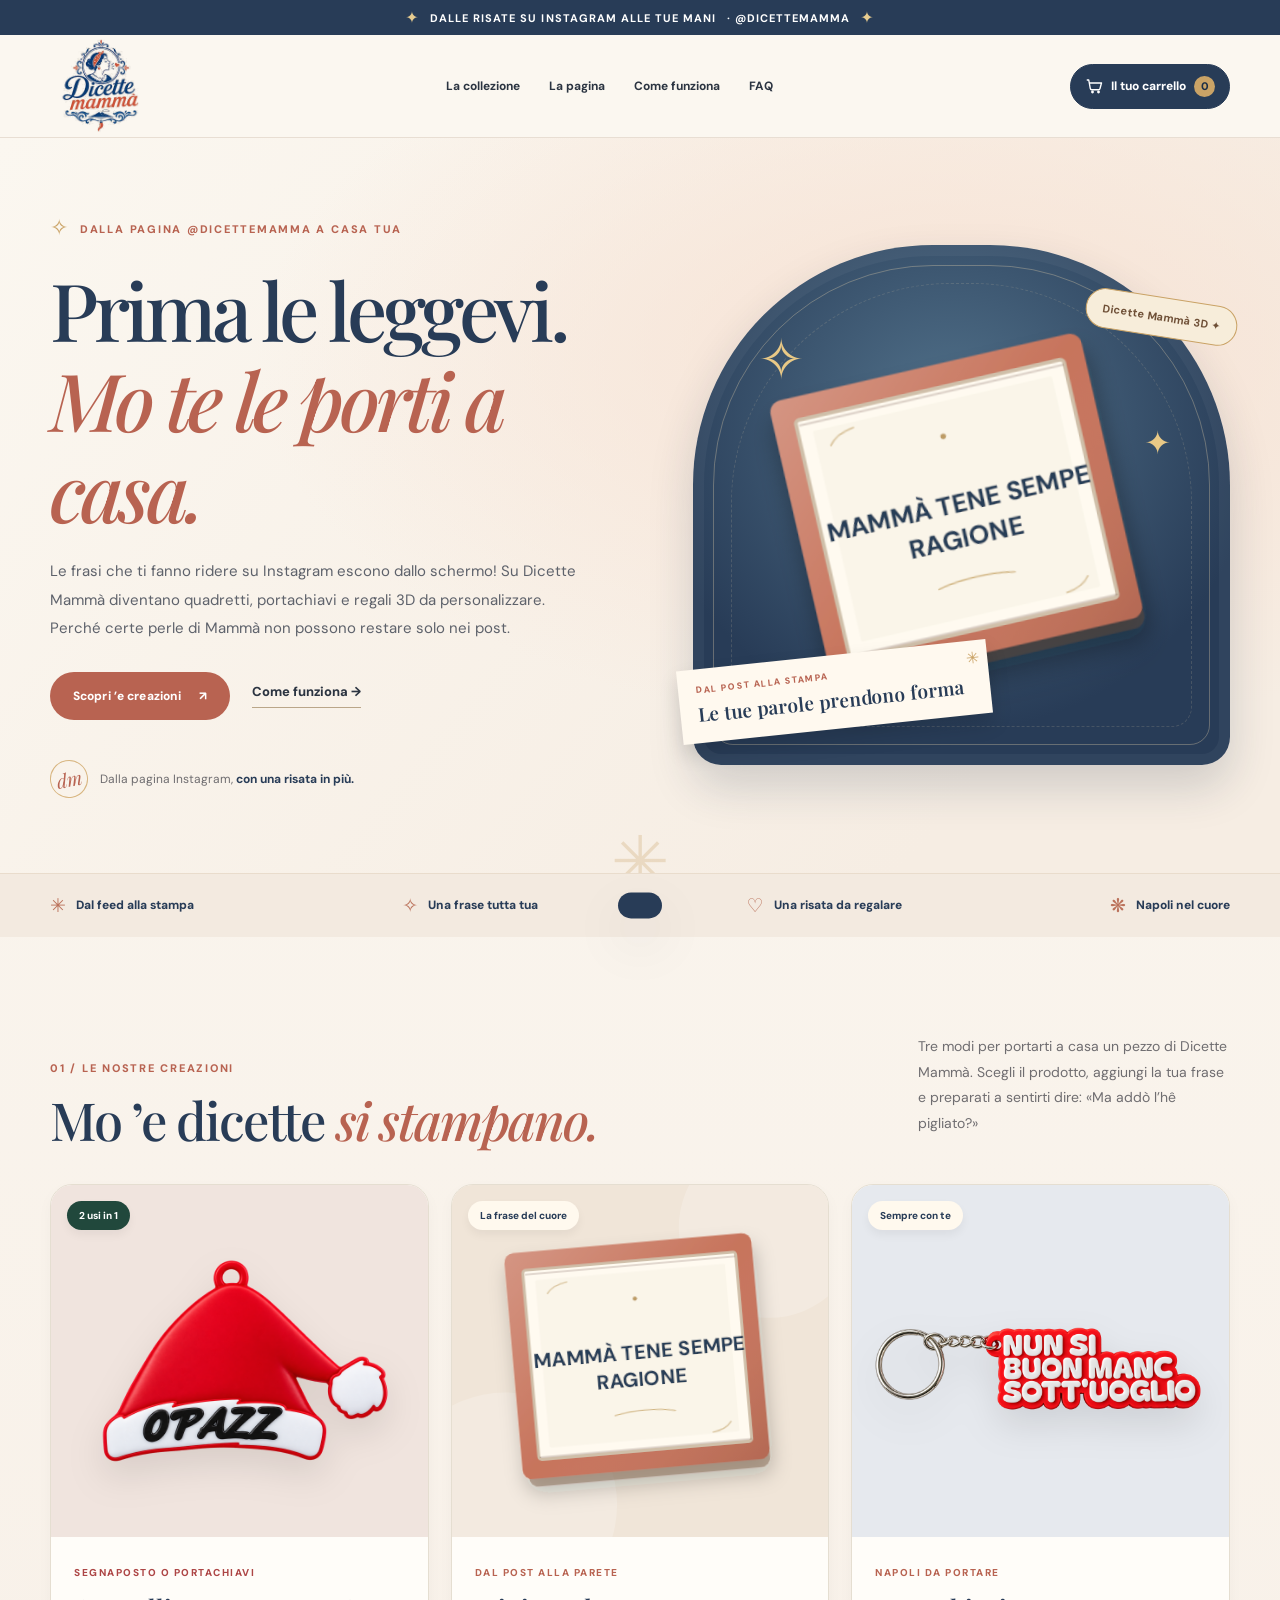
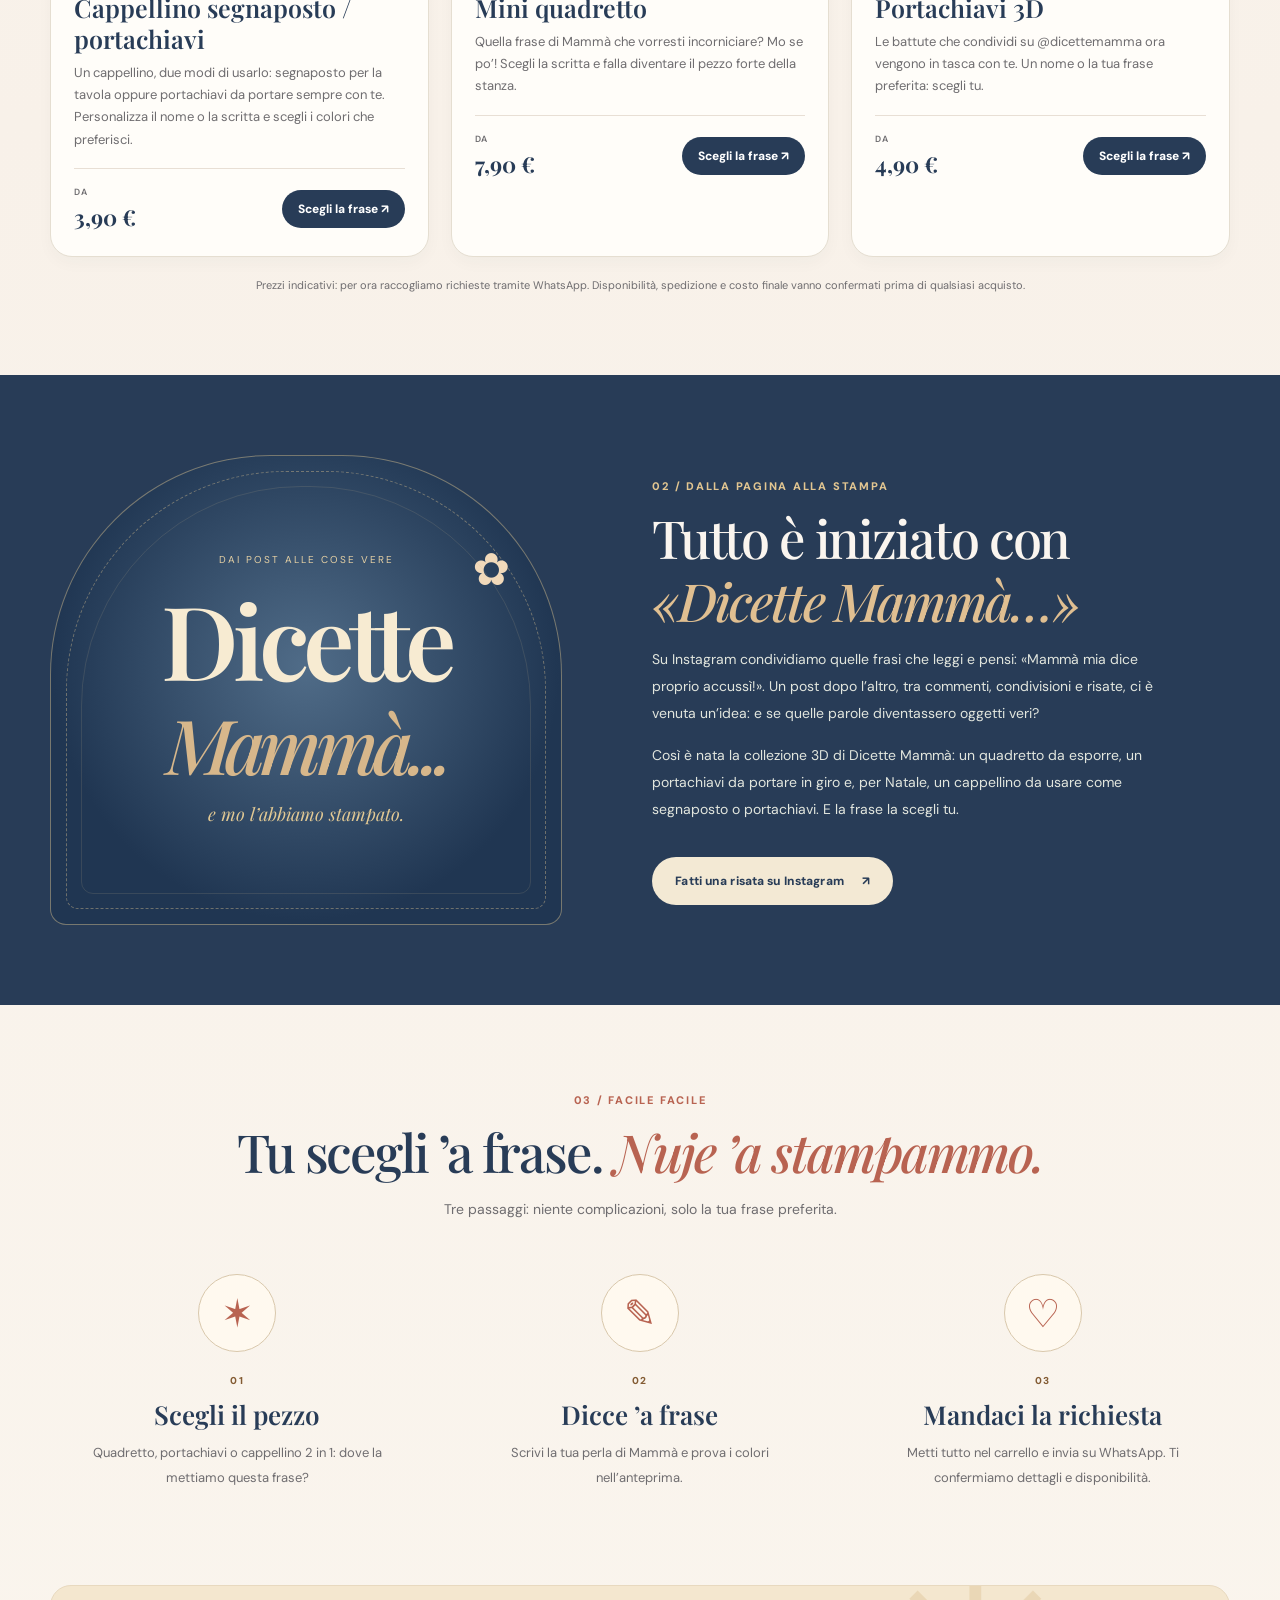
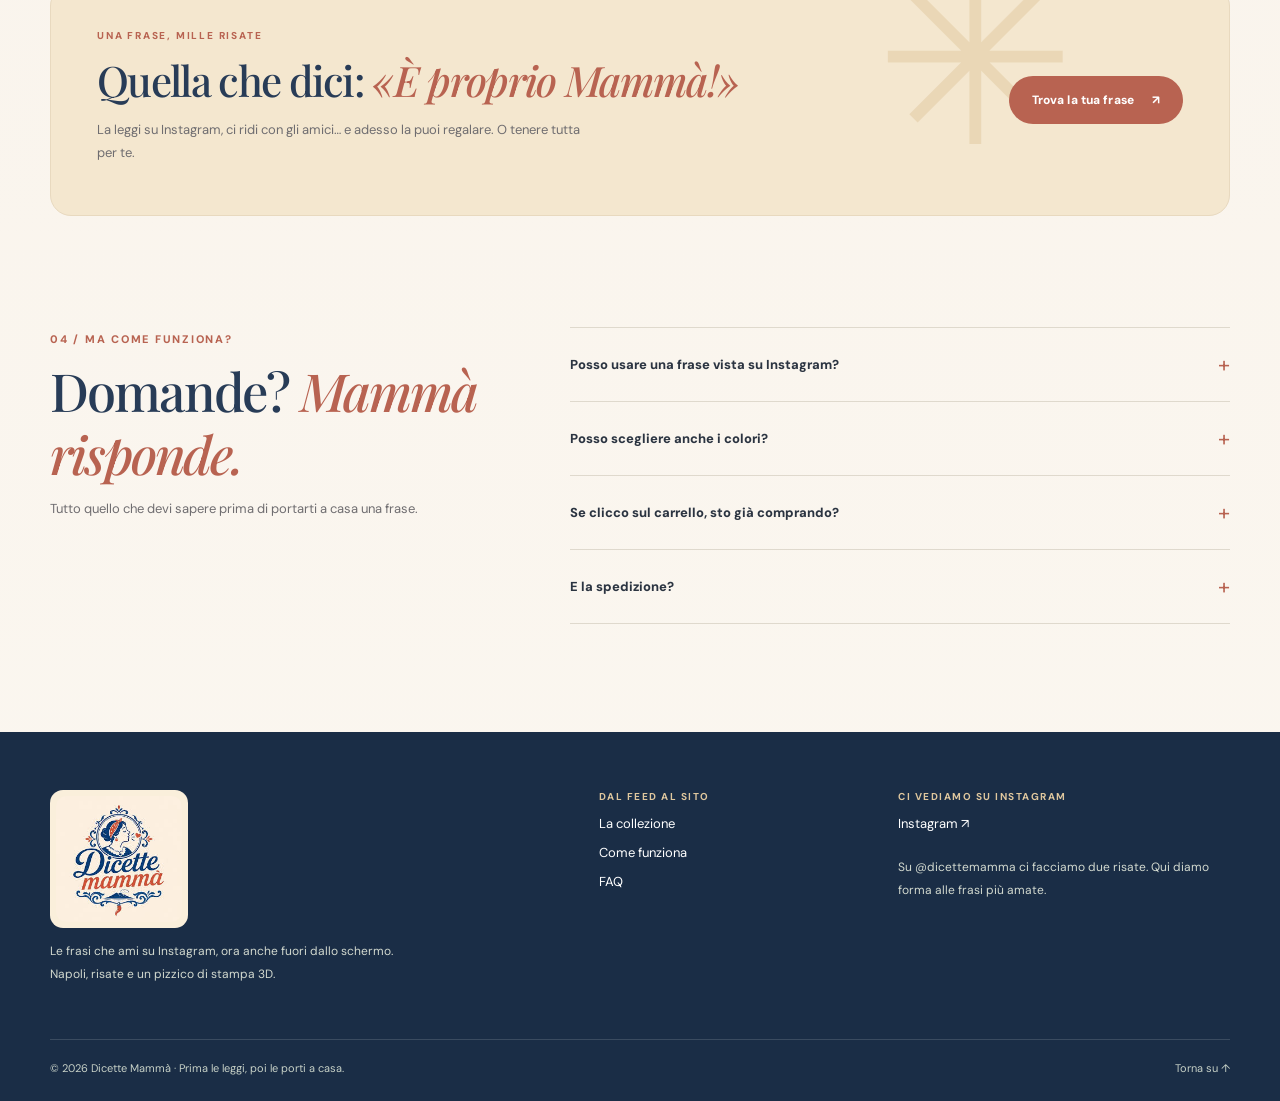
==== commit 0880d876: "Add files via upload" ====
--- a/index.html
+++ b/index.html
@@ -10,9 +10,9 @@
   <link rel="preconnect" href="https://fonts.gstatic.com" crossorigin>
   <link href="https://fonts.googleapis.com/css2?family=DM+Sans:wght@400;500;600;700;800&family=Playfair+Display:ital,wght@0,500;0,600;0,700;1,500;1,600&display=swap" rel="stylesheet">
   <link rel="icon" type="image/jpeg" href="logo-dicette-mamma.jpg">
-  <link rel="stylesheet" href="styles.css">
+  <link rel="stylesheet" href="styles-dicette-20261018-v3.css">
   <script src="config.js" defer></script>
-  <script src="app.js" defer></script>
+  <script src="catalogo-dicette-20261018-v3.js" defer></script>
 </head>
 <body>
   <a class="skip-link" href="#main">Vai al contenuto</a>
--- a/styles-dicette-20261018-v3.css
+++ b/styles-dicette-20261018-v3.css
@@ -0,0 +1,73 @@
+:root{--cream:#faf5ef;--cream-light:#fffdf9;--ivory:#fff9ef;--forest:#283c57;--forest-dark:#1a2d46;--red:#b86351;--red-hover:#a65042;--gold:#caa366;--ink:#2b3441;--sub:#6f6d70;--line:#e8dfd5;--shadow:0 22px 55px rgba(40,43,57,.10);--display:'Playfair Display',Georgia,serif;--body:'DM Sans',system-ui,sans-serif}
+*{box-sizing:border-box}html{scroll-behavior:smooth;scroll-padding-top:105px}body{margin:0;background:var(--cream);color:var(--ink);font-family:var(--body);-webkit-font-smoothing:antialiased}body:has(dialog[open]){overflow:hidden}button,input,textarea,select{font:inherit}button{cursor:pointer}a{text-decoration:none;color:inherit}img,svg{max-width:100%}button:focus-visible,input:focus-visible,a:focus-visible,summary:focus-visible{outline:3px solid var(--gold);outline-offset:4px}::selection{background:#e9cab4;color:var(--forest)}.container{width:min(1180px,calc(100% - 36px));margin-inline:auto}.skip-link{position:absolute;z-index:100;top:-100px;left:12px;background:#fff;padding:12px 16px;border:2px solid var(--forest)}.skip-link:focus{top:12px}.announcement{min-height:34px;display:flex;align-items:center;justify-content:center;gap:10px;padding:7px 12px;background:var(--forest);color:#fff;font-size:11px;font-weight:700;letter-spacing:.095em;text-align:center;text-transform:uppercase}.sparkle{color:#e7cc90;font-size:16px}.site-header{position:sticky;top:0;z-index:30;background:rgba(249,245,234,.96);border-bottom:1px solid #e9e2d5;backdrop-filter:blur(16px)}.header-inner{height:86px;display:flex;align-items:center;justify-content:space-between;gap:20px}.brand{display:flex;align-items:center;gap:8px;min-width:0;color:var(--forest)}.brand-symbol{display:grid;place-items:center;width:45px;height:45px;flex:none}.brand-words{font:700 24px/1.01 var(--display);letter-spacing:-.035em;white-space:nowrap}.brand-words em{color:var(--red);font-weight:600}.brand-words small{display:block;margin-top:5px;letter-spacing:.12em;font:700 8px/1.2 var(--body);text-transform:uppercase}.desktop-nav{display:none;align-items:center;gap:29px}.desktop-nav a{font-size:12px;font-weight:700;transition:color .2s}.desktop-nav a:hover{color:var(--red)}.header-actions{display:flex;align-items:center;gap:12px}.cart-button{display:flex;align-items:center;gap:8px;padding:11px 14px;background:var(--forest);color:#fff;border:1px solid var(--forest);border-radius:100px;font-size:12px;font-weight:800}.cart-button svg{height:18px;width:18px;fill:none;stroke:currentColor;stroke-width:1.8;stroke-linecap:round;stroke-linejoin:round}.cart-count{display:grid;place-items:center;min-width:21px;height:21px;background:var(--gold);color:var(--forest-dark);border-radius:50%;font-size:11px}.cart-label{display:none}.menu-button{width:38px;height:38px;display:flex;flex-direction:column;align-items:center;justify-content:center;gap:5px;background:transparent;border:none}.menu-button span{height:2px;width:22px;background:var(--forest);transition:transform .2s}.mobile-nav{display:grid;padding:8px 18px 18px;border-top:1px solid var(--line);background:var(--cream)}.mobile-nav[hidden]{display:none}.mobile-nav a{padding:14px 5px;font-weight:700;border-bottom:1px solid var(--line)}
+/* Hero */
+.hero{position:relative;overflow:hidden;background:radial-gradient(ellipse at 76% 40%,#f7e9d9 0%,transparent 50%),var(--cream);border-bottom:1px solid #ece3d4}.hero-layout{display:grid;gap:40px;padding-block:66px 64px;position:relative;z-index:1}.small-eyebrow,.section-kicker{color:var(--red);font-size:11px;letter-spacing:.16em;text-transform:uppercase;font-weight:800}.eyebrow-star{font-size:22px;color:var(--gold);vertical-align:-2px;padding-right:5px}.hero-copy h1{max-width:700px;margin:22px 0;font:500 clamp(47px,6.1vw,85px)/1.13 var(--display);letter-spacing:-.055em;color:var(--forest)}.hero-copy h1 em,.section-head h2 em,.story-copy h2 em,.how-section h2 em,.gift-banner h2 em,.faq h2 em{color:var(--red);font-weight:500}.hero-copy>p{max-width:530px;font-size:15px;line-height:1.9;color:#5e665e}.hero-ctas{display:flex;flex-wrap:wrap;gap:22px;align-items:center;margin-top:29px}.button{min-height:48px;display:inline-flex;justify-content:center;align-items:center;gap:18px;padding:14px 22px;border:1px solid transparent;border-radius:100px;font-size:12px;font-weight:800;letter-spacing:.01em;transition:transform .22s ease,background .22s ease,box-shadow .22s ease}.button:hover{transform:translateY(-2px);box-shadow:0 9px 24px rgba(26,45,36,.15)}.button-red{background:var(--red);color:white}.button-red:hover{background:var(--red-hover)}.button-cream{background:#f3e9d4;color:var(--forest)}.text-link{font-weight:800;font-size:13px;border-bottom:1px solid #baa689;padding-bottom:7px}.text-link:hover{color:var(--red)}.hero-signature{display:flex;align-items:center;gap:12px;margin-top:40px;color:var(--sub);font-size:12px}.hero-signature strong{color:var(--forest)}.avatar-seal{width:38px;height:38px;display:grid;place-items:center;border:1px solid #d8b681;border-radius:50%;color:var(--red);font:italic 19px var(--display);transform:rotate(-10deg)}.hero-stage{min-height:440px;position:relative;display:grid;place-items:center;border-radius:240px 240px 28px 28px;background:radial-gradient(circle at 50% 30%,#547669,var(--forest) 68%);isolation:isolate;box-shadow:inset 0 0 0 11px rgba(255,255,255,.035),0 22px 45px rgba(29,66,50,.13)}.stage-orbit{position:absolute;inset:20px;border:1px solid rgba(233,209,165,.29);border-radius:220px 220px 20px 20px;pointer-events:none}.orbit-two{inset:38px;border-style:dashed;opacity:.48}.hero-product{z-index:2;width:min(100%,485px);margin:20px auto 0;filter:drop-shadow(0 20px 13px rgba(0,0,0,.15));transform:rotate(-8deg)}.hero-product svg{width:100%;height:auto;display:block}.stage-decoration{position:absolute;color:#e9c986;font-size:56px;z-index:3}.star-one{top:15%;left:12%}.star-two{top:34%;right:11%;font-size:32px}.hero-note{position:absolute;z-index:4;bottom:7%;left:-14px;display:grid;gap:5px;padding:15px 26px 16px 18px;min-width:190px;transform:rotate(-6deg);background:var(--ivory);color:var(--forest);box-shadow:0 10px 20px #0002}.hero-note span{font-size:9px;font-weight:800;letter-spacing:.16em;color:var(--red)}.hero-note strong{font:600 19px var(--display)}.hero-note i{position:absolute;right:8px;top:7px;color:var(--gold);font-style:normal}.hero-tag{position:absolute;z-index:4;top:10%;right:-8px;background:#f6e2b7;border:1px solid #c49b53;border-radius:100px;color:#714e23;padding:12px 16px;transform:rotate(9deg);font:700 11px var(--body)}.hero-tag i{font-style:normal}.hero-bottom-mark{position:absolute;bottom:-35px;left:50%;font-size:70px;color:var(--gold);opacity:.28;transform:translateX(-50%)}
+.promise-strip{background:#eee7d9}.promise-items{display:grid;grid-template-columns:repeat(2,1fr);gap:10px;padding-block:19px}.promise-items span{font-size:11px;font-weight:800;color:var(--forest);white-space:nowrap}.promise-items span span{font-size:19px;color:var(--red);padding-right:7px;vertical-align:middle}.section{padding-block:83px}.section-head{display:grid;gap:16px;margin-bottom:33px}.section-head h2,.story-copy h2,.gift-banner h2,.faq h2{margin:11px 0 0;font:500 clamp(33px,4.1vw,53px)/1.2 var(--display);color:var(--forest);letter-spacing:-.04em}.section-head p{font-size:14px;color:var(--sub);line-height:1.85;max-width:340px}.products-grid{display:grid;grid-template-columns:1fr;gap:22px}.product-card{overflow:hidden;background:var(--cream-light);border:1px solid #e5ded1;border-radius:22px;box-shadow:0 6px 16px #21483c08;transition:transform .28s ease,box-shadow .28s ease}.product-card:hover{transform:translateY(-7px);box-shadow:var(--shadow)}.product-visual{position:relative;aspect-ratio:1.07;display:grid;place-items:center;overflow:hidden}.product-card:nth-child(1) .product-visual{background:#f2e2da}.product-card:nth-child(2) .product-visual{background:#e9e7d8}.product-card:nth-child(3) .product-visual{background:#e3eae2}.product-visual svg{width:100%;max-width:430px;height:auto;display:block;transition:transform .4s ease}.product-card:hover .product-visual svg{transform:scale(1.045)}.product-chip{position:absolute;top:16px;left:16px;border-radius:100px;padding:8px 12px;background:#fffcf1dd;color:var(--forest);font-size:10px;font-weight:800;box-shadow:0 5px 10px #0000000d}.product-body{padding:23px 23px 24px}.product-category{font-size:10px;font-weight:800;letter-spacing:.15em;text-transform:uppercase;color:var(--red)}.product-body h3{margin:11px 0 8px;font:600 25px var(--display);line-height:1.24;color:var(--forest)}.product-body p{min-height:55px;margin:0;color:var(--sub);font-size:13px;line-height:1.7}.product-action-row{display:flex;align-items:center;justify-content:space-between;margin-top:17px;gap:15px;border-top:1px solid var(--line);padding-top:17px}.product-price{font:700 22px var(--display);color:var(--forest)}.product-price small{display:block;font:600 9px var(--body);color:var(--sub);text-transform:uppercase;letter-spacing:.08em;margin-bottom:4px}.product-open{border:none;background:var(--forest);color:white;border-radius:100px;padding:11px 16px;font-size:12px;font-weight:800}.product-open:hover{background:var(--red)}.pricing-note{margin:21px 0 0;font-size:11px;color:var(--sub);text-align:center}
+/* story */
+.story-section{background:var(--forest);color:var(--cream);padding-block:64px;overflow:hidden}.story-layout{display:grid;gap:45px;align-items:center}.story-art{min-height:340px;position:relative;border:1px solid #c8b48b85;border-radius:220px 220px 16px 16px;display:flex;flex-direction:column;align-items:center;justify-content:center;background:radial-gradient(circle at 50% 45%,#386556,#1d4238 70%)}.story-art::before,.story-art::after{content:'';position:absolute;border:1px dashed #c8b48b77;inset:15px;border-radius:220px 220px 12px 12px}.story-art::after{inset:30px;border-style:solid;opacity:.32}.story-overline{letter-spacing:.2em;font-size:10px;color:#e5d0a4;margin-bottom:26px}.story-type{text-align:center;font:600 clamp(58px,8vw,105px)/.92 var(--display);letter-spacing:-.06em;color:#f7ebd2}.story-type i{font-size:.74em;color:#d7b78b;font-weight:500}.story-flower{position:absolute;right:10%;top:18%;font-size:45px;color:#caa86e}.story-label{margin-top:22px;font:italic 18px var(--display);color:#e2c994}.story-copy h2{color:var(--cream);max-width:500px}.story-copy h2 em{color:#e0bf91}.story-copy p{font-size:14px;line-height:1.95;color:#e2e6de;max-width:520px}.section-kicker.light{color:#e2c691}.story-copy .button{margin-top:20px}
+/* steps */
+.section-head.centered{display:block;text-align:center;margin-bottom:44px}.section-head.centered p{margin:14px auto 0;max-width:600px}.steps-grid{display:grid;grid-template-columns:1fr;gap:28px}.step{text-align:center;padding:8px 15px}.step-icon{height:78px;width:78px;margin:0 auto 16px;display:grid;place-items:center;border-radius:50%;border:1px solid #d9c8ac;background:var(--ivory);font-size:39px;color:var(--red)}.step-no{font-size:10px;letter-spacing:.16em;color:#835b33;font-weight:800}.step h3{margin:8px 0 9px;color:var(--forest);font:600 26px var(--display)}.step p{max-width:290px;margin:0 auto;color:var(--sub);font-size:13px;line-height:1.85}
+.gift-banner{margin-top:4px;margin-bottom:28px;position:relative;display:grid;align-items:center;gap:20px;padding:35px 29px;overflow:hidden;background:#f4e7cf;border:1px solid #e8d9bf;border-radius:21px}.gift-banner>div:not(.gift-burst){position:relative;z-index:1}.gift-banner div>span{font-size:10px;font-weight:800;letter-spacing:.18em;color:var(--red)}.gift-banner h2{font-size:clamp(29px,3.5vw,42px)}.gift-banner p{max-width:500px;color:var(--sub);line-height:1.8;font-size:13px}.gift-burst{position:absolute;right:13%;top:-80px;font-size:240px;color:#dec69b77}.gift-banner .button{z-index:1;justify-self:start}
+.faq{display:grid;gap:25px}.faq-lead p{color:var(--sub);font-size:13px;line-height:1.75}.faq-list{display:grid;align-content:start}.faq-list details{border-bottom:1px solid #dfd9cd}.faq-list details:first-child{border-top:1px solid #dfd9cd}.faq-list summary{list-style:none;display:flex;align-items:center;justify-content:space-between;gap:15px;padding:22px 0;font-weight:800;font-size:13px;cursor:pointer}.faq-list summary::-webkit-details-marker{display:none}.faq-list summary span{font-size:22px;font-weight:400;color:var(--red);transition:transform .2s}.faq-list details[open] summary span{transform:rotate(45deg)}.faq-list details p{color:var(--sub);font-size:13px;line-height:1.8;margin:0;padding:0 22px 20px 0}
+.site-footer{background:var(--forest-dark);color:#fff;margin-top:25px}.footer-main{display:grid;gap:34px;padding-block:58px 42px}.footer-brand{font:600 34px var(--display);letter-spacing:-.05em}.footer-brand em{color:#dcb78b}.footer-main p{font-size:12px;line-height:1.9;color:#d2d9cf}.footer-main nav,.footer-main>div:last-child{display:grid;justify-items:start;align-content:start;gap:12px}.footer-main strong{font-size:10px;letter-spacing:.15em;text-transform:uppercase;color:#dfc79e}.footer-main a:not(.footer-brand){font-size:13px}.footer-main a:hover,.footer-base a:hover{color:#e5c18c}.footer-base{display:flex;justify-content:space-between;align-items:center;gap:15px;flex-wrap:wrap;padding:21px 0 26px;border-top:1px solid #ffffff24;color:#c7d1c7;font-size:11px}
+/* Modal */
+dialog{color:var(--ink)}dialog::backdrop{background:#142d23aa;backdrop-filter:blur(5px)}.custom-dialog{border:0;border-radius:24px;padding:0;width:min(930px,calc(100% - 24px));max-height:calc(100dvh - 28px);box-shadow:0 30px 100px #0005;overflow:auto;background:var(--cream-light)}.custom-dialog[open]{animation:popin .24s ease}.dialog-wrap{position:relative;display:grid}.dialog-x{position:absolute;right:15px;top:13px;z-index:4;border:none;background:#fffef3dd;color:var(--forest);border-radius:50%;width:37px;height:37px;display:grid;place-items:center;font-size:28px;line-height:1}.dialog-x:hover{background:#ead8bc}.dialog-art-pane{background:#eee6d7;display:flex;flex-direction:column;align-items:center;justify-content:center;gap:10px;padding:25px 22px 19px;min-width:0}.preview-kicker{color:var(--forest);font-size:10px;letter-spacing:.14em;font-weight:800}.custom-preview{width:min(100%,340px);aspect-ratio:1}.custom-preview svg{width:100%;height:auto}.illustration-disclaimer{text-align:center;color:#6c726a;font-size:10px}.dialog-content{padding:28px 25px 30px}.dialog-content h2,.cart-panel h2{font:600 35px/1.13 var(--display);margin:8px 0;color:var(--forest)}.dialog-description{font-size:13px;line-height:1.7;color:var(--sub);margin:0 0 20px}.form-field{display:grid;gap:8px}.form-field label,.color-fieldset legend{font-weight:800;color:var(--forest);font-size:12px}.form-field input{border:1px solid #d7d1c5;background:#fff;border-radius:11px;min-height:45px;padding:10px 13px;min-width:0;width:100%;color:var(--forest)}.field-helper{font-size:10px;color:var(--sub);min-height:16px}.color-fieldset{border:0;margin:18px 0 0;padding:0}.color-fieldset legend{padding:0;margin-bottom:11px}.swatch-list{display:flex;flex-wrap:wrap;gap:11px}.swatch-label{display:flex;flex-direction:column;align-items:center;gap:5px;cursor:pointer;font-size:10px;color:var(--sub);position:relative}.swatch-label input{position:absolute;opacity:0;width:1px;height:1px}.swatch-dot{display:grid;place-items:center;height:32px;width:32px;border-radius:50%;background:var(--swatch);box-shadow:inset 0 0 0 1px #0002;border:3px solid #fff}.swatch-label input:checked+.swatch-dot{outline:2px solid var(--forest);outline-offset:2px}.swatch-label input:focus-visible+.swatch-dot{outline:3px solid var(--gold);outline-offset:3px}.form-row{display:grid;grid-template-columns:100px 1fr;gap:12px;margin-top:21px}.custom-submit{display:flex;align-items:center;justify-content:space-between;flex-wrap:wrap;gap:14px;margin-top:24px;border-top:1px solid var(--line);padding-top:20px}.custom-submit small{font-size:10px;color:var(--sub);display:block}.custom-submit strong{font:700 27px var(--display);color:var(--forest)}
+.cart-dialog{margin:0 0 0 auto;width:min(440px,100%);max-width:100%;height:100dvh;max-height:100dvh;border:0;background:var(--cream-light);padding:0;box-shadow:-10px 0 40px #0003}.cart-dialog[open]{animation:slideleft .25s ease}.cart-panel{height:100%;display:flex;flex-direction:column}.cart-panel-head{position:relative;padding:28px 27px 18px;border-bottom:1px solid var(--line)}.cart-panel-head h2{font-size:32px}.cart-contents{flex:1;overflow:auto;padding:20px 23px}.cart-empty{min-height:260px;display:flex;align-items:center;justify-content:center;flex-direction:column;text-align:center;color:var(--sub);gap:10px}.cart-empty span{font-size:54px;color:var(--red)}.cart-empty strong{font:600 23px var(--display);color:var(--forest)}.cart-empty p{max-width:230px;line-height:1.6;font-size:13px}.cart-item{padding:14px 0;border-bottom:1px solid var(--line);display:grid;grid-template-columns:100px 1fr;gap:12px}.cart-item-art{width:100px;height:100px;background:#f2e7d8;border-radius:13px;overflow:hidden}.cart-item-art svg{width:100%}.cart-item-name{font:600 16px var(--display);color:var(--forest)}.cart-item-detail{font-size:11px;color:var(--sub);margin:4px 0;line-height:1.5;overflow-wrap:anywhere}.cart-item-footer{display:flex;justify-content:space-between;align-items:center;gap:10px;margin-top:10px}.cart-item-footer strong{font-size:13px}.qty-tools{display:flex;align-items:center;gap:9px}.qty-tools button{border:1px solid #dad3c5;border-radius:6px;background:#fff;width:25px;height:25px}.cart-remove{padding:3px 0;border:0;background:transparent;color:var(--red);font-size:11px;text-decoration:underline}.cart-summary{border-top:1px solid var(--line);padding:19px 23px 23px}.cart-total{display:flex;align-items:center;justify-content:space-between;gap:10px}.cart-total span{font-size:12px;font-weight:700}.cart-total strong{font:600 23px var(--display)}.cart-summary p{font-size:11px;color:var(--sub);line-height:1.65;margin:11px 0 17px}.cart-send{width:100%;justify-content:center}.cart-send:disabled{opacity:.5;cursor:not-allowed;transform:none}.subtle-action{border:0;background:none;display:block;margin:13px auto 0;font-weight:700;color:var(--forest);font-size:12px;text-decoration:underline}.toast{position:fixed;bottom:18px;left:50%;transform:translate(-50%,140%);background:var(--forest);color:#fff;border-radius:100px;padding:13px 22px;box-shadow:var(--shadow);font-weight:700;font-size:12px;z-index:80;transition:transform .3s ease;pointer-events:none;max-width:calc(100% - 24px);text-align:center}.toast.show{transform:translate(-50%,0)}
+@keyframes popin{from{opacity:0;transform:translateY(18px) scale(.98)}to{opacity:1;transform:translateY(0) scale(1)}}@keyframes slideleft{from{transform:translateX(60px);opacity:.7}to{transform:translateX(0);opacity:1}}
+@media (min-width:640px){.cart-label{display:inline}.promise-items{display:flex;justify-content:space-between;gap:18px}.promise-items span{font-size:12px}.footer-main{grid-template-columns:1.55fr .8fr 1fr}.products-grid{grid-template-columns:repeat(2,minmax(0,1fr))}.steps-grid{grid-template-columns:repeat(3,1fr)}.gift-banner{grid-template-columns:1fr auto;padding:37px 46px}.faq{grid-template-columns:.8fr 1.2fr;gap:80px}.hero-layout{padding-block:75px}.hero-stage{max-width:550px;width:100%;margin:auto}}
+@media (min-width:900px){.desktop-nav{display:flex}.menu-button{display:none}.hero-layout{grid-template-columns:1.06fr .94fr;min-height:600px;align-items:center;gap:38px}.hero-stage{min-height:480px}.hero-copy h1{font-size:clamp(62px,5vw,78px)}.products-grid{grid-template-columns:repeat(3,minmax(0,1fr))}.section-head{grid-template-columns:1.5fr .55fr;align-items:end}.story-layout{grid-template-columns:.94fr 1.06fr;gap:90px}.story-art{min-height:470px}.story-section{padding-block:80px}.dialog-wrap{grid-template-columns:.95fr 1.05fr;min-height:535px}.dialog-art-pane{padding:44px 20px}.dialog-content{padding:38px 40px}.custom-preview{width:min(100%,380px)}}
+@media (min-width:1120px){.hero-copy h1{font-size:80px}.hero-stage{min-height:520px}}
+@media (max-width:430px){.brand-symbol{width:34px}.brand-symbol svg{width:34px;height:34px}.brand-words{font-size:20px}.brand-words small{font-size:7px}.header-inner{height:75px}.hero-layout{padding-top:42px}.hero-stage{min-height:350px}.hero-product{max-width:355px}.hero-note{bottom:4%;left:0}.hero-copy h1{font-size:46px}.section{padding-block:60px}.form-row{grid-template-columns:85px 1fr}.custom-submit .button{width:100%}.cart-button{padding:9px}}
+@media (prefers-reduced-motion:reduce){html{scroll-behavior:auto}*,*::before,*::after{animation-duration:.01ms!important;transition-duration:.01ms!important}}
+.consent-note{position:fixed;z-index:90;bottom:14px;left:50%;transform:translateX(-50%);width:min(550px,calc(100% - 28px));padding:18px;border-radius:16px;background:#fffaf0;border:1px solid #ddcfb5;box-shadow:var(--shadow);display:flex;gap:10px;align-items:center;flex-wrap:wrap}.consent-note p{width:100%;margin:0 0 3px;font-size:12px;line-height:1.5}.consent-note button{background:var(--forest);color:white;border:0;border-radius:8px;padding:9px 16px;font-size:12px;font-weight:700}.consent-note button:first-of-type{background:#eee7d9;color:var(--forest)}
+
+/* --- Dicette Mammà: identità permanente, non stagionale --- */
+body{background:linear-gradient(180deg,#fbf7f0 0%,#f8f1e9 40%,#fbf7f0 100%)}
+.site-header{background:rgba(251,247,240,.95);border-color:#e8ded3}
+.hero{background:radial-gradient(ellipse at 75% 30%,#f7e2d4 0%,transparent 52%),linear-gradient(130deg,#fbf7f0,#f6ede3 80%);border-bottom-color:#e9dccc}
+.hero-copy h1{color:#283c57}
+.hero-copy>p{color:#5e626b}
+.hero-stage{background:radial-gradient(circle at 48% 34%,#52728b,#283c57 70%);box-shadow:inset 0 0 0 11px rgba(255,255,255,.04),0 22px 45px rgba(33,48,72,.18)}
+.stage-orbit{border-color:rgba(237,213,174,.32)}
+.hero-tag{background:#f7edda;border-color:#caa366;color:#6f5037}
+.promise-strip{background:#f3eae0}
+.promise-items span{color:#283c57}
+.promise-items span span{color:#bb725b}
+.product-card:nth-child(1) .product-visual{background:#f0e4de}
+.product-card:nth-child(2) .product-visual{background:#f2e8dd}
+.product-card:nth-child(3) .product-visual{background:#e6e9ee}
+.product-card[data-product="cappellino"] .product-chip{background:#21483c;color:#fff}
+.product-card[data-product="cappellino"] .product-category{color:#ad4646}
+.product-card:not([data-product="cappellino"]) .product-chip{background:#fff9ee;color:#283c57}
+.product-open{background:#283c57}
+.product-open:hover{background:#b86351}
+.story-section{background:#283c57}
+.story-art{background:radial-gradient(circle at 50% 45%,#506c88,#203652 70%)}
+.story-flower{color:#f1d9ba}
+.button-cream{color:#283c57}
+.cart-item-art{background:#f3e9e0}
+.dialog-art-pane{background:#efe6dc}
+.brand-words em,.footer-brand em{color:#c27a5f}
+@media (max-width:639px){.hero-stage{background:radial-gradient(circle at 48% 34%,#52728b,#283c57 70%)}}
+
+/* Logo ufficiale Dicette Mammà */
+.site-header .header-inner{height:102px}
+.brand-logo{display:block;width:98px;height:98px;object-fit:contain;flex-shrink:0}
+.footer-brand{display:inline-flex;align-items:center;width:max-content;padding:6px;border-radius:13px;background:#faefdb}
+.footer-logo{display:block;width:126px;height:126px;object-fit:contain;border-radius:10px}
+@media(max-width:639px){
+ .site-header .header-inner{height:78px}
+ .brand-logo{width:75px;height:75px}
+ .footer-logo{width:112px;height:112px}
+}
+
+.product-visual .product-photo-real{width:100%;height:100%;object-fit:contain;display:block;padding:22px;transition:transform .4s ease;filter:drop-shadow(0 16px 18px rgba(0,0,0,.10));}
+.product-card:hover .product-photo-real{transform:scale(1.04);}
+
+.real-preview-card{display:grid;gap:1rem;align-items:center}
+.real-preview-label{font-size:.78rem;letter-spacing:.16em;text-transform:uppercase;font-weight:800;color:var(--ink);opacity:.8;text-align:center}
+.real-preview-photo{width:100%;max-width:360px;margin:0 auto;display:block;object-fit:contain;filter:drop-shadow(0 16px 18px rgba(0,0,0,.10))}
+.real-preview-summary{display:grid;gap:.5rem;padding:1rem;border:1px solid var(--line);border-radius:20px;background:rgba(255,255,255,.55)}
+.real-preview-summary strong{color:var(--heading)}
+.real-preview-summary p{margin:.2rem 0 0;font-size:.88rem;color:var(--muted)}
+.cart-item-photo{width:100%;height:100%;object-fit:contain;display:block;padding:8px;filter:drop-shadow(0 8px 12px rgba(0,0,0,.08))}
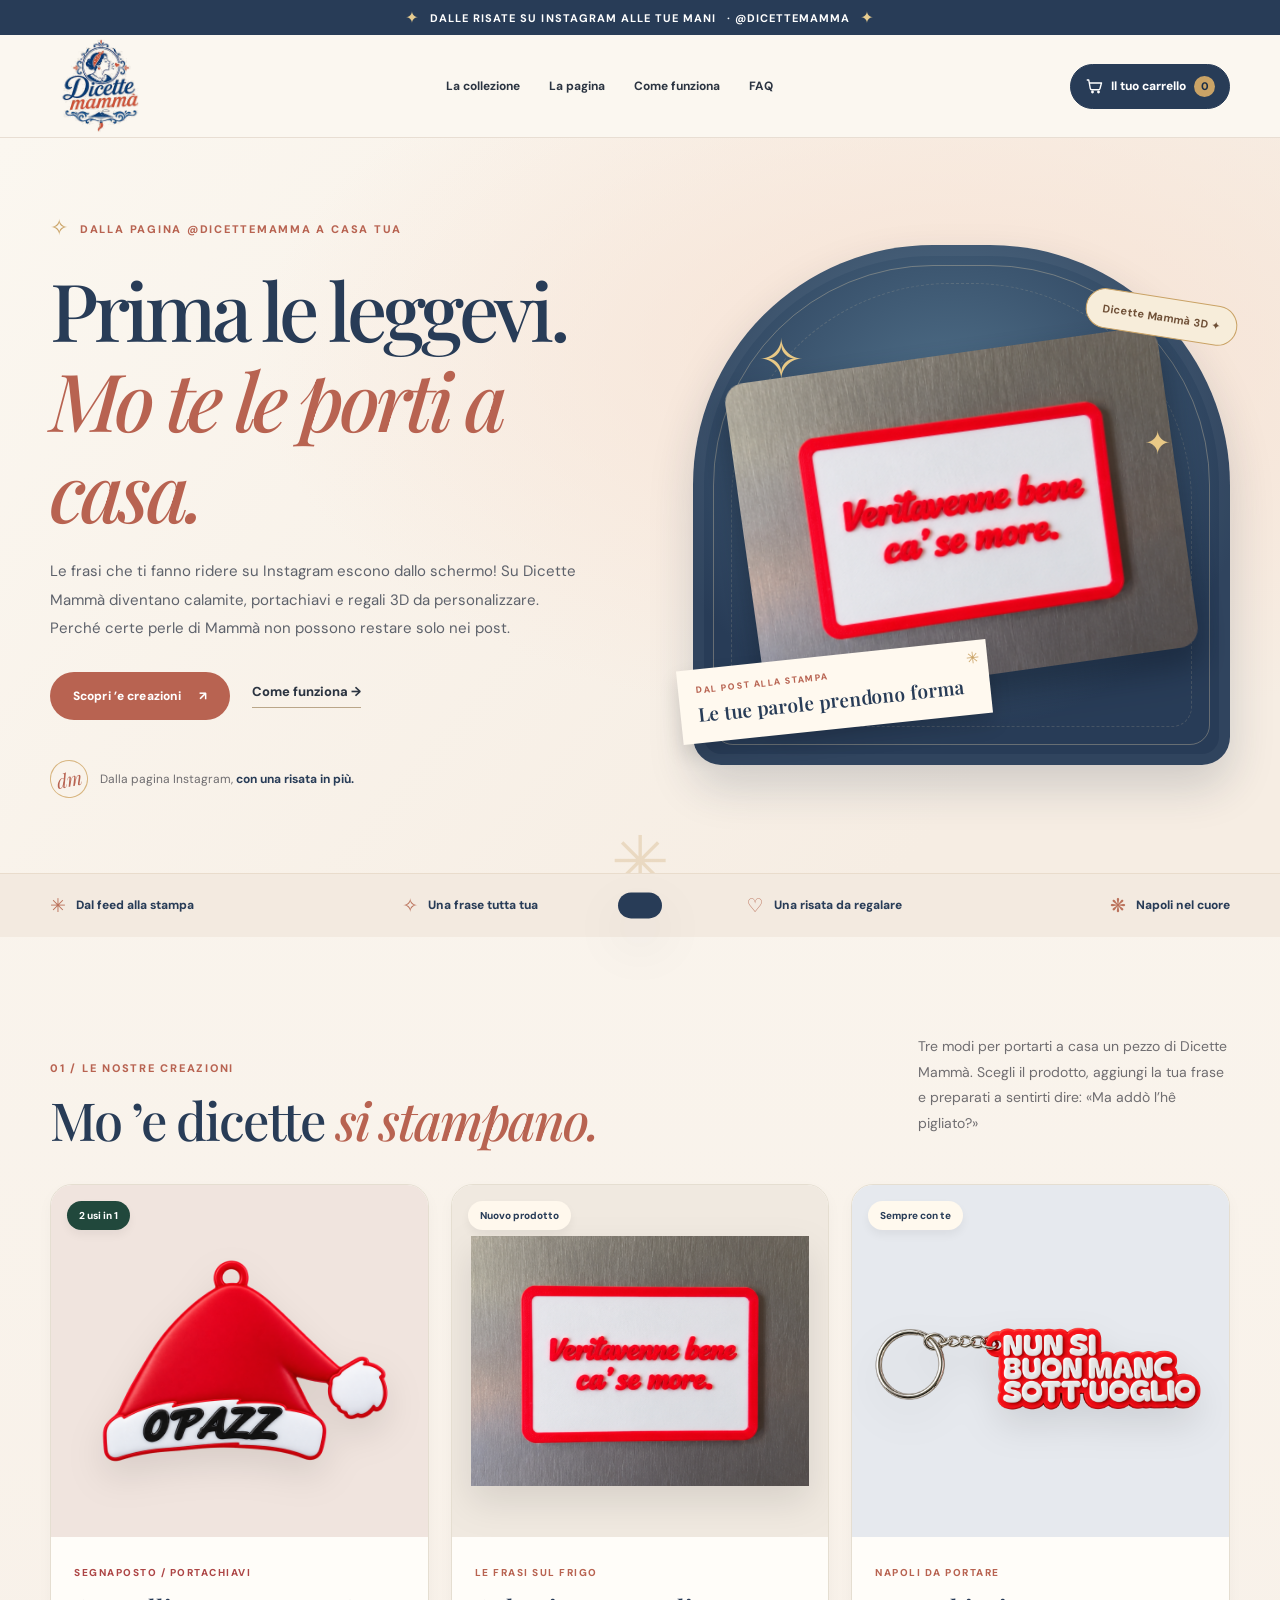
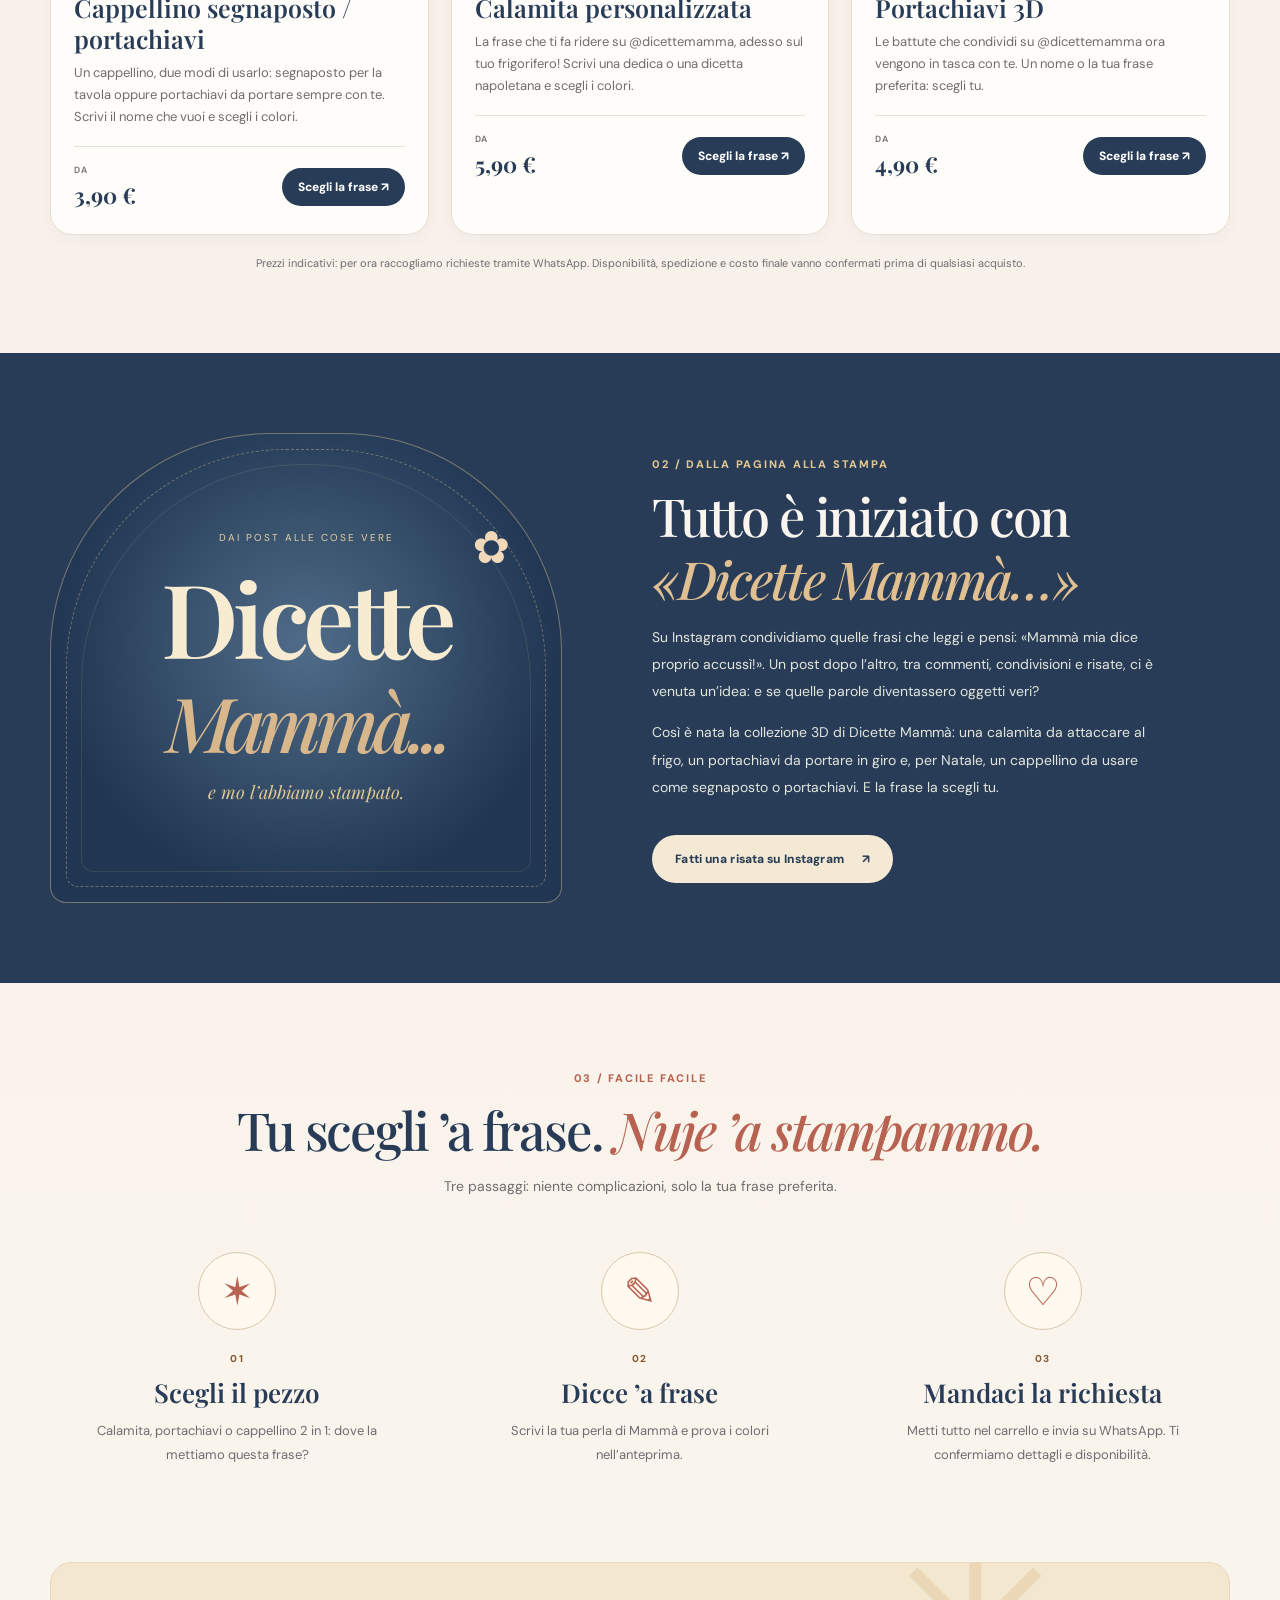
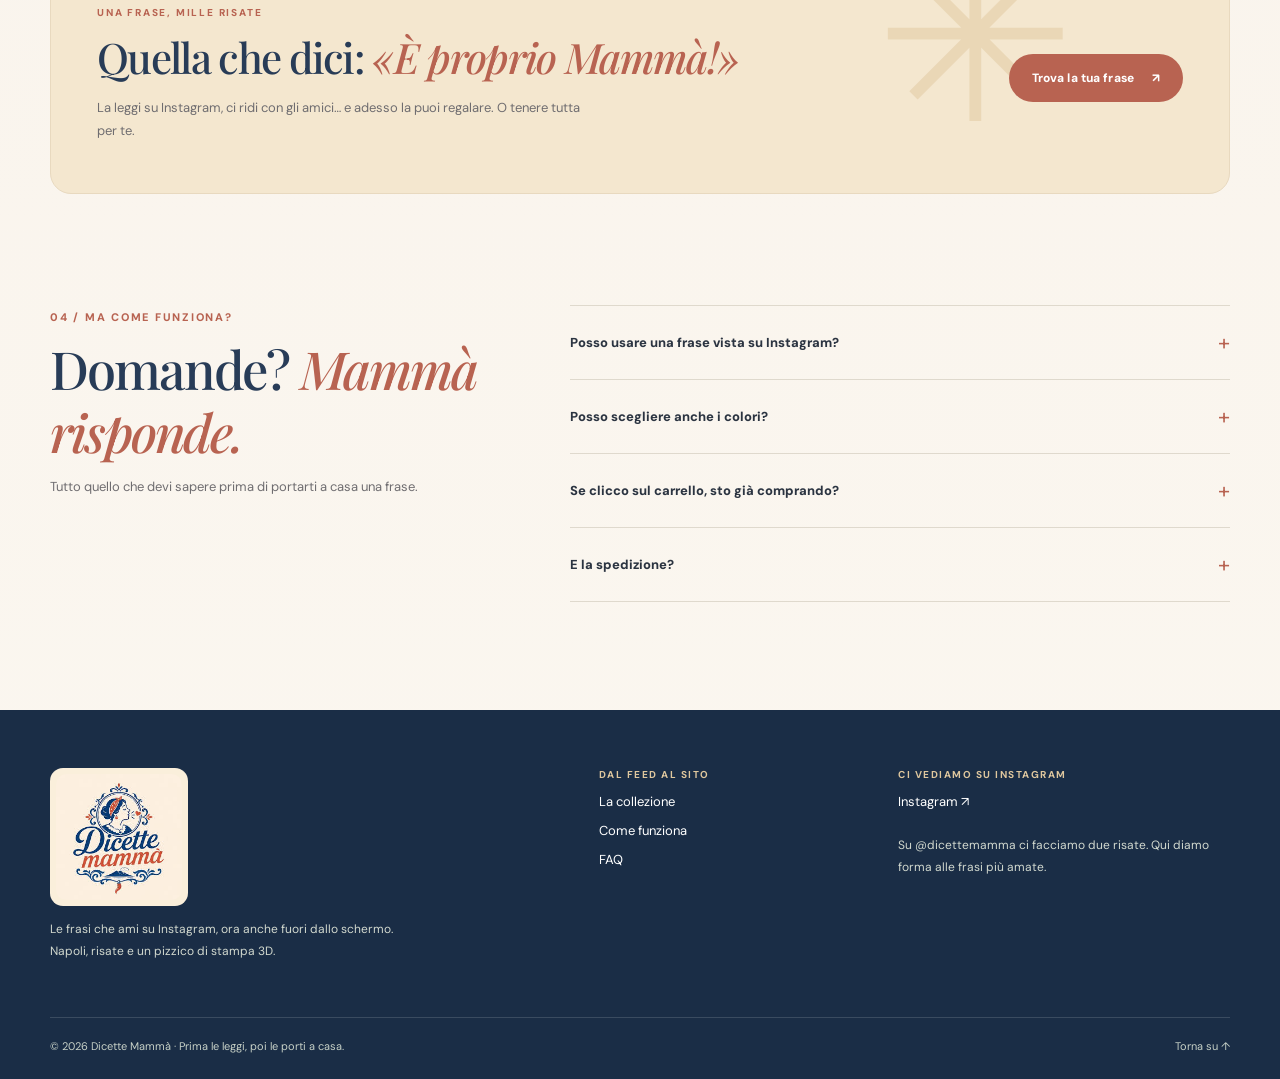
==== commit 6ef9d700: "Add files via upload" ====
--- a/index.html
+++ b/index.html
@@ -4,15 +4,98 @@
   <meta charset="utf-8">
   <meta name="viewport" content="width=device-width, initial-scale=1">
   <meta name="theme-color" content="#283c57">
-  <meta name="description" content="Dicette Mammà: le frasi napoletane che ami su Instagram diventano quadretti, portachiavi e creazioni 3D personalizzate. Dalla pagina alla tua casa.">
-  <title>Dicette Mammà — Prima le leggevi. Mo te le porti a casa.</title>
+  <meta name="description" content="Dicette Mammà: le frasi napoletane che ami su Instagram diventano calamite, portachiavi e creazioni 3D personalizzate. Dalla pagina alla tua casa.">
+  <title>Dicette Mammà — Le dicette diventano regali</title>
+  <meta name="dicette-build" content="calamita-20261018-v4-integrato">
   <link rel="preconnect" href="https://fonts.googleapis.com">
   <link rel="preconnect" href="https://fonts.gstatic.com" crossorigin>
   <link href="https://fonts.googleapis.com/css2?family=DM+Sans:wght@400;500;600;700;800&family=Playfair+Display:ital,wght@0,500;0,600;0,700;1,500;1,600&display=swap" rel="stylesheet">
   <link rel="icon" type="image/jpeg" href="logo-dicette-mamma.jpg">
-  <link rel="stylesheet" href="styles-dicette-20261018-v3.css">
-  <script src="config.js" defer></script>
-  <script src="catalogo-dicette-20261018-v3.js" defer></script>
+  <style>
+:root{--cream:#faf5ef;--cream-light:#fffdf9;--ivory:#fff9ef;--forest:#283c57;--forest-dark:#1a2d46;--red:#b86351;--red-hover:#a65042;--gold:#caa366;--ink:#2b3441;--sub:#6f6d70;--line:#e8dfd5;--shadow:0 22px 55px rgba(40,43,57,.10);--display:'Playfair Display',Georgia,serif;--body:'DM Sans',system-ui,sans-serif}
+*{box-sizing:border-box}html{scroll-behavior:smooth;scroll-padding-top:105px}body{margin:0;background:var(--cream);color:var(--ink);font-family:var(--body);-webkit-font-smoothing:antialiased}body:has(dialog[open]){overflow:hidden}button,input,textarea,select{font:inherit}button{cursor:pointer}a{text-decoration:none;color:inherit}img,svg{max-width:100%}button:focus-visible,input:focus-visible,a:focus-visible,summary:focus-visible{outline:3px solid var(--gold);outline-offset:4px}::selection{background:#e9cab4;color:var(--forest)}.container{width:min(1180px,calc(100% - 36px));margin-inline:auto}.skip-link{position:absolute;z-index:100;top:-100px;left:12px;background:#fff;padding:12px 16px;border:2px solid var(--forest)}.skip-link:focus{top:12px}.announcement{min-height:34px;display:flex;align-items:center;justify-content:center;gap:10px;padding:7px 12px;background:var(--forest);color:#fff;font-size:11px;font-weight:700;letter-spacing:.095em;text-align:center;text-transform:uppercase}.sparkle{color:#e7cc90;font-size:16px}.site-header{position:sticky;top:0;z-index:30;background:rgba(249,245,234,.96);border-bottom:1px solid #e9e2d5;backdrop-filter:blur(16px)}.header-inner{height:86px;display:flex;align-items:center;justify-content:space-between;gap:20px}.brand{display:flex;align-items:center;gap:8px;min-width:0;color:var(--forest)}.brand-symbol{display:grid;place-items:center;width:45px;height:45px;flex:none}.brand-words{font:700 24px/1.01 var(--display);letter-spacing:-.035em;white-space:nowrap}.brand-words em{color:var(--red);font-weight:600}.brand-words small{display:block;margin-top:5px;letter-spacing:.12em;font:700 8px/1.2 var(--body);text-transform:uppercase}.desktop-nav{display:none;align-items:center;gap:29px}.desktop-nav a{font-size:12px;font-weight:700;transition:color .2s}.desktop-nav a:hover{color:var(--red)}.header-actions{display:flex;align-items:center;gap:12px}.cart-button{display:flex;align-items:center;gap:8px;padding:11px 14px;background:var(--forest);color:#fff;border:1px solid var(--forest);border-radius:100px;font-size:12px;font-weight:800}.cart-button svg{height:18px;width:18px;fill:none;stroke:currentColor;stroke-width:1.8;stroke-linecap:round;stroke-linejoin:round}.cart-count{display:grid;place-items:center;min-width:21px;height:21px;background:var(--gold);color:var(--forest-dark);border-radius:50%;font-size:11px}.cart-label{display:none}.menu-button{width:38px;height:38px;display:flex;flex-direction:column;align-items:center;justify-content:center;gap:5px;background:transparent;border:none}.menu-button span{height:2px;width:22px;background:var(--forest);transition:transform .2s}.mobile-nav{display:grid;padding:8px 18px 18px;border-top:1px solid var(--line);background:var(--cream)}.mobile-nav[hidden]{display:none}.mobile-nav a{padding:14px 5px;font-weight:700;border-bottom:1px solid var(--line)}
+/* Hero */
+.hero{position:relative;overflow:hidden;background:radial-gradient(ellipse at 76% 40%,#f7e9d9 0%,transparent 50%),var(--cream);border-bottom:1px solid #ece3d4}.hero-layout{display:grid;gap:40px;padding-block:66px 64px;position:relative;z-index:1}.small-eyebrow,.section-kicker{color:var(--red);font-size:11px;letter-spacing:.16em;text-transform:uppercase;font-weight:800}.eyebrow-star{font-size:22px;color:var(--gold);vertical-align:-2px;padding-right:5px}.hero-copy h1{max-width:700px;margin:22px 0;font:500 clamp(47px,6.1vw,85px)/1.13 var(--display);letter-spacing:-.055em;color:var(--forest)}.hero-copy h1 em,.section-head h2 em,.story-copy h2 em,.how-section h2 em,.gift-banner h2 em,.faq h2 em{color:var(--red);font-weight:500}.hero-copy>p{max-width:530px;font-size:15px;line-height:1.9;color:#5e665e}.hero-ctas{display:flex;flex-wrap:wrap;gap:22px;align-items:center;margin-top:29px}.button{min-height:48px;display:inline-flex;justify-content:center;align-items:center;gap:18px;padding:14px 22px;border:1px solid transparent;border-radius:100px;font-size:12px;font-weight:800;letter-spacing:.01em;transition:transform .22s ease,background .22s ease,box-shadow .22s ease}.button:hover{transform:translateY(-2px);box-shadow:0 9px 24px rgba(26,45,36,.15)}.button-red{background:var(--red);color:white}.button-red:hover{background:var(--red-hover)}.button-cream{background:#f3e9d4;color:var(--forest)}.text-link{font-weight:800;font-size:13px;border-bottom:1px solid #baa689;padding-bottom:7px}.text-link:hover{color:var(--red)}.hero-signature{display:flex;align-items:center;gap:12px;margin-top:40px;color:var(--sub);font-size:12px}.hero-signature strong{color:var(--forest)}.avatar-seal{width:38px;height:38px;display:grid;place-items:center;border:1px solid #d8b681;border-radius:50%;color:var(--red);font:italic 19px var(--display);transform:rotate(-10deg)}.hero-stage{min-height:440px;position:relative;display:grid;place-items:center;border-radius:240px 240px 28px 28px;background:radial-gradient(circle at 50% 30%,#547669,var(--forest) 68%);isolation:isolate;box-shadow:inset 0 0 0 11px rgba(255,255,255,.035),0 22px 45px rgba(29,66,50,.13)}.stage-orbit{position:absolute;inset:20px;border:1px solid rgba(233,209,165,.29);border-radius:220px 220px 20px 20px;pointer-events:none}.orbit-two{inset:38px;border-style:dashed;opacity:.48}.hero-product{z-index:2;width:min(100%,485px);margin:20px auto 0;filter:drop-shadow(0 20px 13px rgba(0,0,0,.15));transform:rotate(-8deg)}.hero-product svg{width:100%;height:auto;display:block}.stage-decoration{position:absolute;color:#e9c986;font-size:56px;z-index:3}.star-one{top:15%;left:12%}.star-two{top:34%;right:11%;font-size:32px}.hero-note{position:absolute;z-index:4;bottom:7%;left:-14px;display:grid;gap:5px;padding:15px 26px 16px 18px;min-width:190px;transform:rotate(-6deg);background:var(--ivory);color:var(--forest);box-shadow:0 10px 20px #0002}.hero-note span{font-size:9px;font-weight:800;letter-spacing:.16em;color:var(--red)}.hero-note strong{font:600 19px var(--display)}.hero-note i{position:absolute;right:8px;top:7px;color:var(--gold);font-style:normal}.hero-tag{position:absolute;z-index:4;top:10%;right:-8px;background:#f6e2b7;border:1px solid #c49b53;border-radius:100px;color:#714e23;padding:12px 16px;transform:rotate(9deg);font:700 11px var(--body)}.hero-tag i{font-style:normal}.hero-bottom-mark{position:absolute;bottom:-35px;left:50%;font-size:70px;color:var(--gold);opacity:.28;transform:translateX(-50%)}
+.promise-strip{background:#eee7d9}.promise-items{display:grid;grid-template-columns:repeat(2,1fr);gap:10px;padding-block:19px}.promise-items span{font-size:11px;font-weight:800;color:var(--forest);white-space:nowrap}.promise-items span span{font-size:19px;color:var(--red);padding-right:7px;vertical-align:middle}.section{padding-block:83px}.section-head{display:grid;gap:16px;margin-bottom:33px}.section-head h2,.story-copy h2,.gift-banner h2,.faq h2{margin:11px 0 0;font:500 clamp(33px,4.1vw,53px)/1.2 var(--display);color:var(--forest);letter-spacing:-.04em}.section-head p{font-size:14px;color:var(--sub);line-height:1.85;max-width:340px}.products-grid{display:grid;grid-template-columns:1fr;gap:22px}.product-card{overflow:hidden;background:var(--cream-light);border:1px solid #e5ded1;border-radius:22px;box-shadow:0 6px 16px #21483c08;transition:transform .28s ease,box-shadow .28s ease}.product-card:hover{transform:translateY(-7px);box-shadow:var(--shadow)}.product-visual{position:relative;aspect-ratio:1.07;display:grid;place-items:center;overflow:hidden}.product-card:nth-child(1) .product-visual{background:#f2e2da}.product-card:nth-child(2) .product-visual{background:#e9e7d8}.product-card:nth-child(3) .product-visual{background:#e3eae2}.product-visual svg{width:100%;max-width:430px;height:auto;display:block;transition:transform .4s ease}.product-card:hover .product-visual svg{transform:scale(1.045)}.product-chip{position:absolute;top:16px;left:16px;border-radius:100px;padding:8px 12px;background:#fffcf1dd;color:var(--forest);font-size:10px;font-weight:800;box-shadow:0 5px 10px #0000000d}.product-body{padding:23px 23px 24px}.product-category{font-size:10px;font-weight:800;letter-spacing:.15em;text-transform:uppercase;color:var(--red)}.product-body h3{margin:11px 0 8px;font:600 25px var(--display);line-height:1.24;color:var(--forest)}.product-body p{min-height:55px;margin:0;color:var(--sub);font-size:13px;line-height:1.7}.product-action-row{display:flex;align-items:center;justify-content:space-between;margin-top:17px;gap:15px;border-top:1px solid var(--line);padding-top:17px}.product-price{font:700 22px var(--display);color:var(--forest)}.product-price small{display:block;font:600 9px var(--body);color:var(--sub);text-transform:uppercase;letter-spacing:.08em;margin-bottom:4px}.product-open{border:none;background:var(--forest);color:white;border-radius:100px;padding:11px 16px;font-size:12px;font-weight:800}.product-open:hover{background:var(--red)}.pricing-note{margin:21px 0 0;font-size:11px;color:var(--sub);text-align:center}
+/* story */
+.story-section{background:var(--forest);color:var(--cream);padding-block:64px;overflow:hidden}.story-layout{display:grid;gap:45px;align-items:center}.story-art{min-height:340px;position:relative;border:1px solid #c8b48b85;border-radius:220px 220px 16px 16px;display:flex;flex-direction:column;align-items:center;justify-content:center;background:radial-gradient(circle at 50% 45%,#386556,#1d4238 70%)}.story-art::before,.story-art::after{content:'';position:absolute;border:1px dashed #c8b48b77;inset:15px;border-radius:220px 220px 12px 12px}.story-art::after{inset:30px;border-style:solid;opacity:.32}.story-overline{letter-spacing:.2em;font-size:10px;color:#e5d0a4;margin-bottom:26px}.story-type{text-align:center;font:600 clamp(58px,8vw,105px)/.92 var(--display);letter-spacing:-.06em;color:#f7ebd2}.story-type i{font-size:.74em;color:#d7b78b;font-weight:500}.story-flower{position:absolute;right:10%;top:18%;font-size:45px;color:#caa86e}.story-label{margin-top:22px;font:italic 18px var(--display);color:#e2c994}.story-copy h2{color:var(--cream);max-width:500px}.story-copy h2 em{color:#e0bf91}.story-copy p{font-size:14px;line-height:1.95;color:#e2e6de;max-width:520px}.section-kicker.light{color:#e2c691}.story-copy .button{margin-top:20px}
+/* steps */
+.section-head.centered{display:block;text-align:center;margin-bottom:44px}.section-head.centered p{margin:14px auto 0;max-width:600px}.steps-grid{display:grid;grid-template-columns:1fr;gap:28px}.step{text-align:center;padding:8px 15px}.step-icon{height:78px;width:78px;margin:0 auto 16px;display:grid;place-items:center;border-radius:50%;border:1px solid #d9c8ac;background:var(--ivory);font-size:39px;color:var(--red)}.step-no{font-size:10px;letter-spacing:.16em;color:#835b33;font-weight:800}.step h3{margin:8px 0 9px;color:var(--forest);font:600 26px var(--display)}.step p{max-width:290px;margin:0 auto;color:var(--sub);font-size:13px;line-height:1.85}
+.gift-banner{margin-top:4px;margin-bottom:28px;position:relative;display:grid;align-items:center;gap:20px;padding:35px 29px;overflow:hidden;background:#f4e7cf;border:1px solid #e8d9bf;border-radius:21px}.gift-banner>div:not(.gift-burst){position:relative;z-index:1}.gift-banner div>span{font-size:10px;font-weight:800;letter-spacing:.18em;color:var(--red)}.gift-banner h2{font-size:clamp(29px,3.5vw,42px)}.gift-banner p{max-width:500px;color:var(--sub);line-height:1.8;font-size:13px}.gift-burst{position:absolute;right:13%;top:-80px;font-size:240px;color:#dec69b77}.gift-banner .button{z-index:1;justify-self:start}
+.faq{display:grid;gap:25px}.faq-lead p{color:var(--sub);font-size:13px;line-height:1.75}.faq-list{display:grid;align-content:start}.faq-list details{border-bottom:1px solid #dfd9cd}.faq-list details:first-child{border-top:1px solid #dfd9cd}.faq-list summary{list-style:none;display:flex;align-items:center;justify-content:space-between;gap:15px;padding:22px 0;font-weight:800;font-size:13px;cursor:pointer}.faq-list summary::-webkit-details-marker{display:none}.faq-list summary span{font-size:22px;font-weight:400;color:var(--red);transition:transform .2s}.faq-list details[open] summary span{transform:rotate(45deg)}.faq-list details p{color:var(--sub);font-size:13px;line-height:1.8;margin:0;padding:0 22px 20px 0}
+.site-footer{background:var(--forest-dark);color:#fff;margin-top:25px}.footer-main{display:grid;gap:34px;padding-block:58px 42px}.footer-brand{font:600 34px var(--display);letter-spacing:-.05em}.footer-brand em{color:#dcb78b}.footer-main p{font-size:12px;line-height:1.9;color:#d2d9cf}.footer-main nav,.footer-main>div:last-child{display:grid;justify-items:start;align-content:start;gap:12px}.footer-main strong{font-size:10px;letter-spacing:.15em;text-transform:uppercase;color:#dfc79e}.footer-main a:not(.footer-brand){font-size:13px}.footer-main a:hover,.footer-base a:hover{color:#e5c18c}.footer-base{display:flex;justify-content:space-between;align-items:center;gap:15px;flex-wrap:wrap;padding:21px 0 26px;border-top:1px solid #ffffff24;color:#c7d1c7;font-size:11px}
+/* Modal */
+dialog{color:var(--ink)}dialog::backdrop{background:#142d23aa;backdrop-filter:blur(5px)}.custom-dialog{border:0;border-radius:24px;padding:0;width:min(930px,calc(100% - 24px));max-height:calc(100dvh - 28px);box-shadow:0 30px 100px #0005;overflow:auto;background:var(--cream-light)}.custom-dialog[open]{animation:popin .24s ease}.dialog-wrap{position:relative;display:grid}.dialog-x{position:absolute;right:15px;top:13px;z-index:4;border:none;background:#fffef3dd;color:var(--forest);border-radius:50%;width:37px;height:37px;display:grid;place-items:center;font-size:28px;line-height:1}.dialog-x:hover{background:#ead8bc}.dialog-art-pane{background:#eee6d7;display:flex;flex-direction:column;align-items:center;justify-content:center;gap:10px;padding:25px 22px 19px;min-width:0}.preview-kicker{color:var(--forest);font-size:10px;letter-spacing:.14em;font-weight:800}.custom-preview{width:min(100%,340px);aspect-ratio:1}.custom-preview svg{width:100%;height:auto}.illustration-disclaimer{text-align:center;color:#6c726a;font-size:10px}.dialog-content{padding:28px 25px 30px}.dialog-content h2,.cart-panel h2{font:600 35px/1.13 var(--display);margin:8px 0;color:var(--forest)}.dialog-description{font-size:13px;line-height:1.7;color:var(--sub);margin:0 0 20px}.form-field{display:grid;gap:8px}.form-field label,.color-fieldset legend{font-weight:800;color:var(--forest);font-size:12px}.form-field input{border:1px solid #d7d1c5;background:#fff;border-radius:11px;min-height:45px;padding:10px 13px;min-width:0;width:100%;color:var(--forest)}.field-helper{font-size:10px;color:var(--sub);min-height:16px}.color-fieldset{border:0;margin:18px 0 0;padding:0}.color-fieldset legend{padding:0;margin-bottom:11px}.swatch-list{display:flex;flex-wrap:wrap;gap:11px}.swatch-label{display:flex;flex-direction:column;align-items:center;gap:5px;cursor:pointer;font-size:10px;color:var(--sub);position:relative}.swatch-label input{position:absolute;opacity:0;width:1px;height:1px}.swatch-dot{display:grid;place-items:center;height:32px;width:32px;border-radius:50%;background:var(--swatch);box-shadow:inset 0 0 0 1px #0002;border:3px solid #fff}.swatch-label input:checked+.swatch-dot{outline:2px solid var(--forest);outline-offset:2px}.swatch-label input:focus-visible+.swatch-dot{outline:3px solid var(--gold);outline-offset:3px}.form-row{display:grid;grid-template-columns:100px 1fr;gap:12px;margin-top:21px}.custom-submit{display:flex;align-items:center;justify-content:space-between;flex-wrap:wrap;gap:14px;margin-top:24px;border-top:1px solid var(--line);padding-top:20px}.custom-submit small{font-size:10px;color:var(--sub);display:block}.custom-submit strong{font:700 27px var(--display);color:var(--forest)}
+.cart-dialog{margin:0 0 0 auto;width:min(440px,100%);max-width:100%;height:100dvh;max-height:100dvh;border:0;background:var(--cream-light);padding:0;box-shadow:-10px 0 40px #0003}.cart-dialog[open]{animation:slideleft .25s ease}.cart-panel{height:100%;display:flex;flex-direction:column}.cart-panel-head{position:relative;padding:28px 27px 18px;border-bottom:1px solid var(--line)}.cart-panel-head h2{font-size:32px}.cart-contents{flex:1;overflow:auto;padding:20px 23px}.cart-empty{min-height:260px;display:flex;align-items:center;justify-content:center;flex-direction:column;text-align:center;color:var(--sub);gap:10px}.cart-empty span{font-size:54px;color:var(--red)}.cart-empty strong{font:600 23px var(--display);color:var(--forest)}.cart-empty p{max-width:230px;line-height:1.6;font-size:13px}.cart-item{padding:14px 0;border-bottom:1px solid var(--line);display:grid;grid-template-columns:100px 1fr;gap:12px}.cart-item-art{width:100px;height:100px;background:#f2e7d8;border-radius:13px;overflow:hidden}.cart-item-art svg{width:100%}.cart-item-name{font:600 16px var(--display);color:var(--forest)}.cart-item-detail{font-size:11px;color:var(--sub);margin:4px 0;line-height:1.5;overflow-wrap:anywhere}.cart-item-footer{display:flex;justify-content:space-between;align-items:center;gap:10px;margin-top:10px}.cart-item-footer strong{font-size:13px}.qty-tools{display:flex;align-items:center;gap:9px}.qty-tools button{border:1px solid #dad3c5;border-radius:6px;background:#fff;width:25px;height:25px}.cart-remove{padding:3px 0;border:0;background:transparent;color:var(--red);font-size:11px;text-decoration:underline}.cart-summary{border-top:1px solid var(--line);padding:19px 23px 23px}.cart-total{display:flex;align-items:center;justify-content:space-between;gap:10px}.cart-total span{font-size:12px;font-weight:700}.cart-total strong{font:600 23px var(--display)}.cart-summary p{font-size:11px;color:var(--sub);line-height:1.65;margin:11px 0 17px}.cart-send{width:100%;justify-content:center}.cart-send:disabled{opacity:.5;cursor:not-allowed;transform:none}.subtle-action{border:0;background:none;display:block;margin:13px auto 0;font-weight:700;color:var(--forest);font-size:12px;text-decoration:underline}.toast{position:fixed;bottom:18px;left:50%;transform:translate(-50%,140%);background:var(--forest);color:#fff;border-radius:100px;padding:13px 22px;box-shadow:var(--shadow);font-weight:700;font-size:12px;z-index:80;transition:transform .3s ease;pointer-events:none;max-width:calc(100% - 24px);text-align:center}.toast.show{transform:translate(-50%,0)}
+@keyframes popin{from{opacity:0;transform:translateY(18px) scale(.98)}to{opacity:1;transform:translateY(0) scale(1)}}@keyframes slideleft{from{transform:translateX(60px);opacity:.7}to{transform:translateX(0);opacity:1}}
+@media (min-width:640px){.cart-label{display:inline}.promise-items{display:flex;justify-content:space-between;gap:18px}.promise-items span{font-size:12px}.footer-main{grid-template-columns:1.55fr .8fr 1fr}.products-grid{grid-template-columns:repeat(2,minmax(0,1fr))}.steps-grid{grid-template-columns:repeat(3,1fr)}.gift-banner{grid-template-columns:1fr auto;padding:37px 46px}.faq{grid-template-columns:.8fr 1.2fr;gap:80px}.hero-layout{padding-block:75px}.hero-stage{max-width:550px;width:100%;margin:auto}}
+@media (min-width:900px){.desktop-nav{display:flex}.menu-button{display:none}.hero-layout{grid-template-columns:1.06fr .94fr;min-height:600px;align-items:center;gap:38px}.hero-stage{min-height:480px}.hero-copy h1{font-size:clamp(62px,5vw,78px)}.products-grid{grid-template-columns:repeat(3,minmax(0,1fr))}.section-head{grid-template-columns:1.5fr .55fr;align-items:end}.story-layout{grid-template-columns:.94fr 1.06fr;gap:90px}.story-art{min-height:470px}.story-section{padding-block:80px}.dialog-wrap{grid-template-columns:.95fr 1.05fr;min-height:535px}.dialog-art-pane{padding:44px 20px}.dialog-content{padding:38px 40px}.custom-preview{width:min(100%,380px)}}
+@media (min-width:1120px){.hero-copy h1{font-size:80px}.hero-stage{min-height:520px}}
+@media (max-width:430px){.brand-symbol{width:34px}.brand-symbol svg{width:34px;height:34px}.brand-words{font-size:20px}.brand-words small{font-size:7px}.header-inner{height:75px}.hero-layout{padding-top:42px}.hero-stage{min-height:350px}.hero-product{max-width:355px}.hero-note{bottom:4%;left:0}.hero-copy h1{font-size:46px}.section{padding-block:60px}.form-row{grid-template-columns:85px 1fr}.custom-submit .button{width:100%}.cart-button{padding:9px}}
+@media (prefers-reduced-motion:reduce){html{scroll-behavior:auto}*,*::before,*::after{animation-duration:.01ms!important;transition-duration:.01ms!important}}
+.consent-note{position:fixed;z-index:90;bottom:14px;left:50%;transform:translateX(-50%);width:min(550px,calc(100% - 28px));padding:18px;border-radius:16px;background:#fffaf0;border:1px solid #ddcfb5;box-shadow:var(--shadow);display:flex;gap:10px;align-items:center;flex-wrap:wrap}.consent-note p{width:100%;margin:0 0 3px;font-size:12px;line-height:1.5}.consent-note button{background:var(--forest);color:white;border:0;border-radius:8px;padding:9px 16px;font-size:12px;font-weight:700}.consent-note button:first-of-type{background:#eee7d9;color:var(--forest)}
+
+/* --- Dicette Mammà: identità permanente, non stagionale --- */
+body{background:linear-gradient(180deg,#fbf7f0 0%,#f8f1e9 40%,#fbf7f0 100%)}
+.site-header{background:rgba(251,247,240,.95);border-color:#e8ded3}
+.hero{background:radial-gradient(ellipse at 75% 30%,#f7e2d4 0%,transparent 52%),linear-gradient(130deg,#fbf7f0,#f6ede3 80%);border-bottom-color:#e9dccc}
+.hero-copy h1{color:#283c57}
+.hero-copy>p{color:#5e626b}
+.hero-stage{background:radial-gradient(circle at 48% 34%,#52728b,#283c57 70%);box-shadow:inset 0 0 0 11px rgba(255,255,255,.04),0 22px 45px rgba(33,48,72,.18)}
+.stage-orbit{border-color:rgba(237,213,174,.32)}
+.hero-tag{background:#f7edda;border-color:#caa366;color:#6f5037}
+.promise-strip{background:#f3eae0}
+.promise-items span{color:#283c57}
+.promise-items span span{color:#bb725b}
+.product-card:nth-child(1) .product-visual{background:#f0e4de}
+.product-card:nth-child(2) .product-visual{background:#f2e8dd}
+.product-card:nth-child(3) .product-visual{background:#e6e9ee}
+.product-card[data-product="cappellino"] .product-chip{background:#21483c;color:#fff}
+.product-card[data-product="cappellino"] .product-category{color:#ad4646}
+.product-card:not([data-product="cappellino"]) .product-chip{background:#fff9ee;color:#283c57}
+.product-open{background:#283c57}
+.product-open:hover{background:#b86351}
+.story-section{background:#283c57}
+.story-art{background:radial-gradient(circle at 50% 45%,#506c88,#203652 70%)}
+.story-flower{color:#f1d9ba}
+.button-cream{color:#283c57}
+.cart-item-art{background:#f3e9e0}
+.dialog-art-pane{background:#efe6dc}
+.brand-words em,.footer-brand em{color:#c27a5f}
+@media (max-width:639px){.hero-stage{background:radial-gradient(circle at 48% 34%,#52728b,#283c57 70%)}}
+
+/* Logo ufficiale Dicette Mammà */
+.site-header .header-inner{height:102px}
+.brand-logo{display:block;width:98px;height:98px;object-fit:contain;flex-shrink:0}
+.footer-brand{display:inline-flex;align-items:center;width:max-content;padding:6px;border-radius:13px;background:#faefdb}
+.footer-logo{display:block;width:126px;height:126px;object-fit:contain;border-radius:10px}
+@media(max-width:639px){
+ .site-header .header-inner{height:78px}
+ .brand-logo{width:75px;height:75px}
+ .footer-logo{width:112px;height:112px}
+}
+
+.product-visual .product-photo-real{width:100%;height:100%;object-fit:contain;display:block;padding:22px;transition:transform .4s ease;filter:drop-shadow(0 16px 18px rgba(0,0,0,.10));}
+.product-card:hover .product-photo-real{transform:scale(1.04);}
+
+.real-preview-card{display:grid;gap:1rem;align-items:center}
+.real-preview-label{font-size:.78rem;letter-spacing:.16em;text-transform:uppercase;font-weight:800;color:var(--ink);opacity:.8;text-align:center}
+.real-preview-photo{width:100%;max-width:360px;margin:0 auto;display:block;object-fit:contain;filter:drop-shadow(0 16px 18px rgba(0,0,0,.10))}
+.real-preview-summary{display:grid;gap:.5rem;padding:1rem;border:1px solid var(--line);border-radius:20px;background:rgba(255,255,255,.55)}
+.real-preview-summary strong{color:var(--heading)}
+.real-preview-summary p{margin:.2rem 0 0;font-size:.88rem;color:var(--muted)}
+.cart-item-photo{width:100%;height:100%;object-fit:contain;display:block;padding:8px;filter:drop-shadow(0 8px 12px rgba(0,0,0,.08))}
+
+/* Prodotto reale: foto calamita, card responsive e hero aggiornato */
+.hero-magnet-img{width:90%;height:auto;max-height:400px;object-fit:contain;display:block;margin:0 auto;border-radius:20px;box-shadow:0 13px 28px #14233666}
+.product-card[data-product="calamita"] .product-visual{background:#f0e9e0}
+.product-card[data-product="calamita"] .product-photo-real{width:100%;height:100%;object-fit:contain;padding:19px}
+.product-card[data-product="calamita"] .product-chip{background:#fff8ed;color:#283c57}
+.real-preview-card .real-preview-photo{max-height:270px;object-fit:contain}
+@media(max-width:639px){.hero-magnet-img{max-height:320px}}
+
+</style>
+  
 </head>
 <body>
   <a class="skip-link" href="#main">Vai al contenuto</a>
@@ -47,7 +130,7 @@
         <div class="hero-copy">
           <div class="small-eyebrow"><span class="eyebrow-star" aria-hidden="true">✧</span> DALLA PAGINA @DICETTEMAMMA A CASA TUA</div>
           <h1 id="hero-title">Prima le leggevi.<br><em>Mo te le porti a casa.</em></h1>
-          <p>Le frasi che ti fanno ridere su Instagram escono dallo schermo! Su Dicette Mammà diventano quadretti, portachiavi e regali 3D da personalizzare. Perché certe perle di Mammà non possono restare solo nei post.</p>
+          <p>Le frasi che ti fanno ridere su Instagram escono dallo schermo! Su Dicette Mammà diventano calamite, portachiavi e regali 3D da personalizzare. Perché certe perle di Mammà non possono restare solo nei post.</p>
           <div class="hero-ctas"><a class="button button-red" href="#collezione">Scopri ’e creazioni <span aria-hidden="true">↗</span></a><a class="text-link" href="#come-funziona">Come funziona <span aria-hidden="true">→</span></a></div>
           <div class="hero-signature"><div class="avatar-seal" aria-hidden="true">dm</div><span>Dalla pagina Instagram, <strong>con una risata in più.</strong></span></div>
         </div>
@@ -80,14 +163,14 @@
     <section class="story-section" id="artigianale" aria-labelledby="story-title">
       <div class="container story-layout">
         <div class="story-art" aria-hidden="true"><span class="story-overline">DAI POST ALLE COSE VERE</span><div class="story-type">Dicette<br><i>Mammà...</i></div><div class="story-flower">✿</div><div class="story-label">e mo l’abbiamo stampato.</div></div>
-        <div class="story-copy"><span class="section-kicker light">02 / DALLA PAGINA ALLA STAMPA</span><h2 id="story-title">Tutto è iniziato con <em>«Dicette Mammà…»</em></h2><p>Su Instagram condividiamo quelle frasi che leggi e pensi: «Mammà mia dice proprio accussì!». Un post dopo l’altro, tra commenti, condivisioni e risate, ci è venuta un’idea: e se quelle parole diventassero oggetti veri?</p><p>Così è nata la collezione 3D di Dicette Mammà: un quadretto da esporre, un portachiavi da portare in giro e, per Natale, un cappellino da usare come segnaposto o portachiavi. E la frase la scegli tu.</p><a href="https://www.instagram.com/dicettemamma/" class="button button-cream" target="_blank" rel="noopener noreferrer">Fatti una risata su Instagram <span aria-hidden="true">↗</span></a></div>
+        <div class="story-copy"><span class="section-kicker light">02 / DALLA PAGINA ALLA STAMPA</span><h2 id="story-title">Tutto è iniziato con <em>«Dicette Mammà…»</em></h2><p>Su Instagram condividiamo quelle frasi che leggi e pensi: «Mammà mia dice proprio accussì!». Un post dopo l’altro, tra commenti, condivisioni e risate, ci è venuta un’idea: e se quelle parole diventassero oggetti veri?</p><p>Così è nata la collezione 3D di Dicette Mammà: una calamita da attaccare al frigo, un portachiavi da portare in giro e, per Natale, un cappellino da usare come segnaposto o portachiavi. E la frase la scegli tu.</p><a href="https://www.instagram.com/dicettemamma/" class="button button-cream" target="_blank" rel="noopener noreferrer">Fatti una risata su Instagram <span aria-hidden="true">↗</span></a></div>
       </div>
     </section>
 
     <section class="how-section section container" id="come-funziona" aria-labelledby="how-title">
       <div class="section-head centered"><span class="section-kicker">03 / FACILE FACILE</span><h2 id="how-title">Tu scegli ’a frase. <em>Nuje ’a stampammo.</em></h2><p>Tre passaggi: niente complicazioni, solo la tua frase preferita.</p></div>
       <div class="steps-grid">
-        <article class="step"><div class="step-icon" aria-hidden="true">✶</div><span class="step-no">01</span><h3>Scegli il pezzo</h3><p>Quadretto, portachiavi o cappellino 2 in 1: dove la mettiamo questa frase?</p></article>
+        <article class="step"><div class="step-icon" aria-hidden="true">✶</div><span class="step-no">01</span><h3>Scegli il pezzo</h3><p>Calamita, portachiavi o cappellino 2 in 1: dove la mettiamo questa frase?</p></article>
         <article class="step"><div class="step-icon" aria-hidden="true">✎</div><span class="step-no">02</span><h3>Dicce ’a frase</h3><p>Scrivi la tua perla di Mammà e prova i colori nell’anteprima.</p></article>
         <article class="step"><div class="step-icon" aria-hidden="true">♡</div><span class="step-no">03</span><h3>Mandaci la richiesta</h3><p>Metti tutto nel carrello e invia su WhatsApp. Ti confermiamo dettagli e disponibilità.</p></article>
       </div>
@@ -103,5 +186,205 @@
 
   <dialog id="cartDialog" class="cart-dialog" aria-labelledby="cartTitle"><div class="cart-panel"><header class="cart-panel-head"><div><span class="section-kicker">LE TUE SCELTE</span><h2 id="cartTitle">Il tuo carrello</h2></div><button class="dialog-x" type="button" data-close-cart aria-label="Chiudi carrello">×</button></header><div id="cartContents" class="cart-contents" aria-live="polite"></div><div class="cart-summary"><div class="cart-total"><span>Totale indicativo dei prodotti</span><strong id="cartTotal">0,00 €</strong></div><p>Hai raccolto le tue frasi preferite! La spedizione non è inclusa. Su WhatsApp invii solo una richiesta di disponibilità: nessun pagamento e nessun ordine confermato.</p><button id="sendRequestButton" class="button button-red cart-send" type="button">Chiedi disponibilità su WhatsApp <span aria-hidden="true">↗</span></button><button id="continueShopping" class="subtle-action" type="button">Torno alle creazioni</button></div></div></dialog>
   <div class="toast" id="toast" role="status" aria-live="polite"></div>
+<script>window.DICETTE_CONFIG = {whatsappNumber:'393793417872',ga4MeasurementId:''};</script>
+<script>
+'use strict';
+
+const PRODUCTS = [
+  {id:'cappellino',category:'SEGNAPOSTO / PORTACHIAVI',tag:'2 usi in 1',title:'Cappellino segnaposto / portachiavi',description:'Un cappellino, due modi di usarlo: segnaposto per la tavola oppure portachiavi da portare sempre con te. Scrivi il nome che vuoi e scegli i colori.',price:3.90,defaultText:"O' PAZZ",maxLength:16,label:'Che ci scriviamo sopra?',placeholder:"Es. O' PAZZ",base:'#d94b4b',ink:'#1e1e1e',image:'cappellino-personalizzato.png',usage:'Segnaposto e/o portachiavi'},
+  {id:'calamita',category:'LE FRASI SUL FRIGO',tag:'Nuovo prodotto',title:'Calamita personalizzata',description:'La frase che ti fa ridere su @dicettemamma, adesso sul tuo frigorifero! Scrivi una dedica o una dicetta napoletana e scegli i colori.',price:5.90,defaultText:'Veritavenne bene ca’ se more.',maxLength:42,label:'Quale frase mettiamo sulla calamita?',placeholder:'Es. Veritavenne bene ca’ se more.',base:'#d94b4b',ink:'#d94b4b',image:'calamita-personalizzata.png',usage:'Calamita da frigorifero'},
+  {id:'portachiavi',category:'NAPOLI DA PORTARE',tag:'Sempre con te',title:'Portachiavi 3D',description:'Le battute che condividi su @dicettemamma ora vengono in tasca con te. Un nome o la tua frase preferita: scegli tu.',price:4.90,defaultText:"NUN SI BUON MANC SOTT'UOGLIO",maxLength:30,label:'Quale frase porti in giro?',placeholder:"Es. Nun si buon manc sott'uoglio",base:'#d94b4b',ink:'#fffaf2',image:'portachiavi-nun-si-buon-manc.png',usage:'Portachiavi personalizzato'}
+];
+// Palette del marchio neutra e utilizzabile tutto l'anno.
+const PALETTE = [
+  {name:'Terracotta',hex:'#c7745c'},
+  {name:'Blu notte',hex:'#283c57'},
+  {name:'Avorio',hex:'#fff9ee'},
+  {name:'Oro sabbia',hex:'#caa366'},
+  {name:'Rosa antico',hex:'#d7928b'}
+];
+// Solo il cappellino utilizza la selezione a tema natalizio.
+const CHRISTMAS_PALETTE = [
+  {name:'Rosso',hex:'#d94b4b'},
+  {name:'Bianco',hex:'#fffaf2'},
+  {name:'Azzurro',hex:'#8ec7ff'},
+  {name:'Nero',hex:'#1e1e1e'},
+  {name:'Lilla',hex:'#b79adf'},
+  {name:'Grigio',hex:'#9da3af'}
+];
+const CONFIG = window.DICETTE_CONFIG || {};
+const money = value => new Intl.NumberFormat('it-IT',{style:'currency',currency:'EUR'}).format(value);
+const byId = id => document.getElementById(id);
+const safe = value => String(value ?? '').replace(/[&<>"']/g, c => ({'&':'&amp;','<':'&lt;','>':'&gt;','"':'&quot;',"'":'&#39;'}[c]));
+let artSerial = 0;
+let currentProduct = PRODUCTS[0];
+let cart = loadCart();
+let toastTimeout;
+
+function svgTextLines(text, options={}) {
+  const {limit=13, maxLines=3, x=260, y=270, size=30, lineHeight=39, fill='#283c57', weight=800} = options;
+  const words=String(text || 'IL TUO NOME').trim().split(/\s+/).filter(Boolean);
+  const lines=[];
+  for(const word of words){
+    if(!lines.length) lines.push(word);
+    else if((lines[lines.length-1]+' '+word).length <= limit) lines[lines.length-1] += ' '+word;
+    else lines.push(word);
+  }
+  // Non tagliare mai silenziosamente l'anteprima: adatta il carattere se il testo è lungo.
+  const shown=lines.slice(0,maxLines);
+  if(lines.length > maxLines){ shown[maxLines-1] = lines.slice(maxLines-1).join(' '); }
+  const maxLen=Math.max(...shown.map(x=>x.length),1);
+  const font=Math.max(15,Math.min(size,size*(limit/maxLen)));
+  const start=y - (shown.length-1)*lineHeight/2;
+  return `<text fill="${safe(fill)}" font-family="'DM Sans',Arial,sans-serif" font-weight="${weight}" text-anchor="middle" font-size="${font}" letter-spacing=".3">${shown.map((t,i)=>`<tspan x="${x}" y="${start+i*lineHeight}">${safe(t.toUpperCase())}</tspan>`).join('')}</text>`;
+}
+
+function artSvg(type,text,base,ink,mode='card') {
+  const id='a'+(++artSerial);
+  const bg = mode==='hero' ? '' : `<rect width="520" height="520" fill="${type==='cappellino'?'#f3e2db':type==='quadretto'?'#f0e5d8':'#e8ebf1'}"/><circle cx="438" cy="75" r="125" fill="#fff" opacity=".20"/><circle cx="73" cy="458" r="155" fill="#fff" opacity=".19"/>`;
+  const defs=`<defs><filter id="shadow-${id}" x="-50%" y="-50%" width="200%" height="200%"><feDropShadow dx="3" dy="16" stdDeviation="13" flood-color="#182920" flood-opacity=".22"/></filter><linearGradient id="shine-${id}" x1="0" y1="0" x2="1" y2="1"><stop stop-color="#fff" stop-opacity=".24"/><stop offset=".5" stop-color="#fff" stop-opacity="0"/><stop offset="1" stop-color="#000" stop-opacity=".1"/></linearGradient></defs>`;
+  let content='';
+  if(type==='cappellino'){
+    const caption = svgTextLines(text,{x:250,y:363,limit:13,maxLines:1,size:31,fill:ink});
+    content=`<g transform="rotate(-8 260 260)" filter="url(#shadow-${id})"><ellipse cx="253" cy="415" rx="188" ry="18" fill="#78644d" opacity=".1"/><path d="M260 108c-14 0-17 12-17 22 0 6 4 12 11 14l14 0c6-3 10-9 10-16 0-10-5-20-18-20Z" fill="none" stroke="#cfaf78" stroke-width="10"/><path d="M115 316c41-103 92-176 141-187 47 14 91 82 141 183-30 48-223 67-282 4Z" fill="${safe(base)}" stroke="#ad9a7c" stroke-opacity=".5" stroke-width="2"/><path d="M115 316c41-103 92-176 141-187 47 14 91 82 141 183-30 48-223 67-282 4Z" fill="url(#shine-${id})"/><path d="M256 132c17 49 45 104 111 130" fill="none" stroke="#fff" opacity=".13" stroke-width="12" stroke-linecap="round"/><circle cx="402" cy="313" r="37" fill="#fff9ea" stroke="#e8dfcf" stroke-width="3"/><path d="M385 291c15 17 21 33 18 55" fill="none" stroke="#d6c8b5" stroke-width="3" opacity=".75"/><path d="M93 321c86-23 226-22 313 0l-5 63c-87 12-219 12-305-2l-3-61Z" fill="#fff8eb" stroke="#e7d9c6" stroke-width="4"/><path d="M115 329c75-14 194-14 267-1" stroke="#fff" stroke-width="7" fill="none" opacity=".8"/>${caption}</g>`;
+  } else if(type==='quadretto'){
+    const caption=svgTextLines(text,{x:260,y:275,limit:16,maxLines:3,size:28,lineHeight:37,fill:ink});
+    content=`<g filter="url(#shadow-${id})" transform="rotate(-5 260 260)"><rect x="93" y="106" width="334" height="314" rx="13" fill="#6c4b39" opacity=".4"/><rect x="85" y="96" width="342" height="313" rx="13" fill="${safe(base)}"/><rect x="85" y="96" width="342" height="313" rx="13" fill="url(#shine-${id})"/><rect x="109" y="121" width="295" height="262" rx="4" fill="#fffaf0" stroke="#cfbfa9" stroke-width="4"/><rect x="125" y="136" width="263" height="232" rx="2" fill="#faf5e9"/><path d="M112 127h291M110 380h294" stroke="#5b3730" stroke-width="2" opacity=".23"/><path d="M140 156c8-11 21-13 29-14M378 353c-6 8-16 12-27 13" fill="none" stroke="#c8aa76" stroke-width="2" opacity=".6"/>${caption}<circle cx="260" cy="173" r="3" fill="#bc9b65"/><path d="M218 332c26-6 60-6 85 0" stroke="#d0b47f" stroke-width="1.5" fill="none"/></g>`;
+  } else {
+    const caption=svgTextLines(text,{x:281,y:286,limit:15,maxLines:2,size:28,lineHeight:36,fill:ink});
+    content=`<g filter="url(#shadow-${id})" transform="rotate(-10 260 260)"><circle cx="116" cy="186" r="53" stroke="#b4b9ae" stroke-width="13" fill="none"/><circle cx="116" cy="186" r="44" stroke="#f6faf5" stroke-width="3" fill="none"/><path d="M155 213 202 241" stroke="#a6b3aa" stroke-width="15" stroke-linecap="round"/><path d="M155 211 202 239" stroke="#f0f5ee" stroke-width="3" stroke-linecap="round"/><rect x="158" y="208" rx="42" width="302" height="157" fill="#17332b" opacity=".26"/><rect x="149" y="197" rx="42" width="302" height="157" fill="${safe(base)}" stroke="#ffffff" stroke-opacity=".6" stroke-width="4"/><rect x="149" y="197" rx="42" width="302" height="157" fill="url(#shine-${id})"/>${caption}<circle cx="179" cy="274" r="8" stroke="#fffbf3" stroke-opacity=".75" stroke-width="3" fill="#d2d7c9" opacity=".8"/><path d="M208 215h182" stroke="#fff" opacity=".18" stroke-width="4" stroke-linecap="round"/></g>`;
+  }
+  return `<svg viewBox="0 0 520 520" xmlns="http://www.w3.org/2000/svg" role="presentation" focusable="false" aria-hidden="true">${defs}${bg}${content}</svg>`;
+}
+
+
+function livePreviewMarkup(product,text,baseColor,inkColor){
+  if(product.image){
+    const baseLabel = product.id==='cappellino' ? 'Colore cappellino' : product.id==='portachiavi' ? 'Colore portachiavi' : product.id==='calamita' ? 'Colore bordo/corpo' : 'Colore base';
+    return `<div class="real-preview-card"><div class="real-preview-label">Anteprima prodotto</div><img class="real-preview-photo" src="${safe(product.image)}" alt="${safe(product.title)}"><div class="real-preview-summary"><div><strong>Scritta:</strong> ${safe(text.toUpperCase())}</div><div><strong>${safe(baseLabel)}:</strong> ${safe(colorName(baseColor))}</div><div><strong>Colore scritta:</strong> ${safe(colorName(inkColor))}</div>${product.usage?`<div><strong>Uso:</strong> ${safe(product.usage)}</div>`:''}</div><p>La fotografia mostra una variante d’esempio. Scritta e colori scelti sono registrati nella tua richiesta, ma non vengono applicati alla fotografia.</p></div></div>`;
+  }
+  return artSvg(product.id,text,baseColor,inkColor);
+}
+
+function renderCards(){
+  byId('heroArt').innerHTML='<img class="hero-magnet-img" src="calamita-personalizzata.png" alt="Calamita con frase napoletana">';
+  byId('productsGrid').innerHTML=PRODUCTS.map(product=>`<article class="product-card" data-product="${product.id}"><div class="product-visual" role="img" aria-label="Anteprima di ${safe(product.title)}">${product.image ? `<img class="product-photo-real" src="${safe(product.image)}" alt="${safe(product.title)}" loading="lazy">` : artSvg(product.id,product.defaultText,product.base,product.ink)}<span class="product-chip">${safe(product.tag)}</span></div><div class="product-body"><span class="product-category">${safe(product.category)}</span><h3>${safe(product.title)}</h3><p>${safe(product.description)}</p><div class="product-action-row"><div class="product-price"><small>Da</small>${money(product.price)}</div><button class="product-open" type="button" data-open="${product.id}" aria-label="Personalizza ${safe(product.title)}">Scegli la frase ↗</button></div></div></article>`).join('');
+  document.querySelectorAll('[data-open]').forEach(button=>button.addEventListener('click',()=>openProduct(button.dataset.open)));
+}
+function swatchOptions(group,selected){
+ const colors = ['cappellino','calamita','portachiavi'].includes(currentProduct.id) ? CHRISTMAS_PALETTE : PALETTE;
+ return colors.map((color,index)=>`<label class="swatch-label"><input type="radio" name="${group}" value="${color.hex}" ${color.hex===selected?'checked':''} aria-label="${color.name}"><span class="swatch-dot" style="--swatch:${color.hex}" aria-hidden="true"></span><span>${color.name}</span></label>`).join('');
+}
+function openProduct(id){
+  currentProduct=PRODUCTS.find(p=>p.id===id)||PRODUCTS[0];
+  byId('customTitle').textContent=currentProduct.title;
+  byId('customDescription').textContent=currentProduct.description;
+  byId('customTextLabel').textContent=currentProduct.label;
+  byId('customText').placeholder=currentProduct.placeholder;
+  byId('customText').maxLength=currentProduct.maxLength;
+  byId('customText').value=currentProduct.defaultText;
+  byId('customQuantity').value='1';byId('customNote').value='';
+  byId('baseSwatches').innerHTML=swatchOptions('base',currentProduct.base);
+  byId('inkSwatches').innerHTML=swatchOptions('ink',currentProduct.ink);
+  updatePreview();
+  byId('customizeDialog').showModal();
+  byId('customText').focus();
+  analytics('view_item',{items:[{item_id:id,item_name:currentProduct.title,price:currentProduct.price}]});
+}
+function updatePreview(){
+  const f=byId('customForm');
+  const base=f.elements.base?.value||currentProduct.base;
+  const ink=f.elements.ink?.value||currentProduct.ink;
+  const text=byId('customText').value||'LA TUA FRASE';
+  byId('customPreview').innerHTML=livePreviewMarkup(currentProduct,text,base,ink);
+  byId('customPrice').textContent=money(currentProduct.price*getQuantity());
+  byId('textCounter').textContent=`${byId('customText').value.length}/${currentProduct.maxLength} caratteri · questa è un’anteprima`;
+}
+function getQuantity(){const n=Number(byId('customQuantity').value);return Number.isFinite(n)?Math.min(50,Math.max(1,Math.round(n))):1;}
+function addItem(event){
+  event.preventDefault();
+  const form=byId('customForm');
+  if(!form.reportValidity())return;
+  const text=byId('customText').value.trim();
+  if(!text){byId('customText').focus();return;}
+  const base=form.elements.base.value, ink=form.elements.ink.value, note=byId('customNote').value.trim();
+  const qty=getQuantity();
+  const key=[currentProduct.id,text,base,ink,note].join('|');
+  const match=cart.find(item=>item.key===key);
+  if(match)match.qty=Math.min(50,match.qty+qty);
+  else cart.push({key,id:currentProduct.id,text,base,ink,note,qty});
+  saveCart();
+  byId('customizeDialog').close();
+  toast('Messo nel carrello! Mo scegli pure il prossimo.');
+  analytics('add_to_cart',{currency:'EUR',value:currentProduct.price*qty,items:[{item_id:currentProduct.id,item_name:currentProduct.title,quantity:qty,price:currentProduct.price}]});
+  openCart();
+}
+function loadCart(){try{const items=JSON.parse(localStorage.getItem('dicette_cart_v2')||'[]');if(!Array.isArray(items))return [];return items.filter(i=>PRODUCTS.some(p=>p.id===i.id)&&Number.isInteger(i.qty)&&i.qty>0&&i.qty<=50&&typeof i.text==='string'&&i.text.length<=46&&typeof i.key==='string').slice(0,50);}catch{return [];}}
+function saveCart(){try{localStorage.setItem('dicette_cart_v2',JSON.stringify(cart));}catch{}updateCart();}
+function updateCart(){
+ const count=cart.reduce((s,i)=>s+i.qty,0);
+ byId('cartCount').textContent=String(count);
+ byId('cartOpen').setAttribute('aria-label',`Apri carrello, ${count} articoli`);
+ const total=cart.reduce((s,i)=>s+(PRODUCTS.find(p=>p.id===i.id)?.price||0)*i.qty,0);
+ byId('cartTotal').textContent=money(total);
+ byId('sendRequestButton').disabled=count===0;
+ if(!count){byId('cartContents').innerHTML='<div class="cart-empty"><span aria-hidden="true">♡</span><strong>Qua nun ce sta ancora niente!</strong><p>Scegli una creazione e mettici la tua frase preferita.</p></div>';return;}
+ byId('cartContents').innerHTML=cart.map((item,i)=>{
+ const product=PRODUCTS.find(p=>p.id===item.id);
+ return `<article class="cart-item"><div class="cart-item-art">${product.image ? `<img class=\"cart-item-photo\" src=\"${safe(product.image)}\" alt=\"${safe(product.title)}\">` : artSvg(product.id,item.text,item.base,item.ink)}</div><div><div class="cart-item-name">${safe(product.title)}</div><div class="cart-item-detail">${safe(item.text)}</div><div class="cart-item-detail">Base: ${safe(colorName(item.base))} · Testo: ${safe(colorName(item.ink))}</div>${item.note?`<div class="cart-item-detail">Nota: ${safe(item.note)}</div>`:''}${product.usage?`<div class="cart-item-detail">Uso: ${safe(product.usage)}</div>`:``}<div class="cart-item-footer"><strong>${money(product.price*item.qty)}</strong><div class="qty-tools"><button type="button" data-index="${i}" data-action="minus" aria-label="Riduci quantità ${safe(product.title)}">−</button><span aria-label="Quantità">${item.qty}</span><button type="button" data-index="${i}" data-action="plus" aria-label="Aumenta quantità ${safe(product.title)}">+</button></div></div><button type="button" class="cart-remove" data-index="${i}" data-action="remove">Rimuovi</button></div></article>`;
+ }).join('');
+}
+function colorName(hex){return [...PALETTE,...CHRISTMAS_PALETTE].find(c=>c.hex===hex)?.name||hex;}
+function openCart(){updateCart();byId('cartDialog').showModal();}
+function cartAction(event){const btn=event.target.closest('button[data-action]');if(!btn)return;const index=Number(btn.dataset.index),item=cart[index];if(!item)return;const action=btn.dataset.action;if(action==='remove')cart.splice(index,1);else if(action==='minus'){item.qty--;if(item.qty<=0)cart.splice(index,1);}else if(action==='plus')item.qty=Math.min(50,item.qty+1);saveCart();}
+function sendRequest(){
+ if(!cart.length)return;
+ const num=String(CONFIG.whatsappNumber||'').replace(/\D/g,'');
+ if(!num){toast('Configura il numero WhatsApp in config.js');return;}
+ const total=cart.reduce((s,item)=>s+PRODUCTS.find(p=>p.id===item.id).price*item.qty,0);
+ const lines=['Ciao Dicette Mammà! Ho scelto queste creazioni dal sito e vorrei conoscerne disponibilità e dettagli:',''];
+ cart.forEach((item,i)=>{
+  const p=PRODUCTS.find(p=>p.id===item.id);
+  lines.push(`${i+1}) ${p.title}`,`   Testo: ${item.text}`,`   Colore base: ${colorName(item.base)}`,`   Colore scritta: ${colorName(item.ink)}`,`   Quantità: ${item.qty}`,`   Prezzo indicativo: ${money(p.price*item.qty)}`);
+  if(item.note)lines.push(`   Note: ${item.note}`);lines.push('');
+ });
+ lines.push(`Totale prodotti indicativo: ${money(total)}`,'Spedizione e disponibilità da confermare.','Questa è solo una richiesta non vincolante: nessun pagamento e nessun ordine confermato.');
+ const href=`https://wa.me/${num}?text=${encodeURIComponent(lines.join('\n'))}`;
+ analytics('request_via_whatsapp',{currency:'EUR',value:total,items:cart.map(i=>({item_id:i.id,quantity:i.qty}))});
+ const win=window.open(href,'_blank','noopener,noreferrer');
+ if(!win)window.location.href=href;
+}
+function toast(message){const el=byId('toast');el.textContent=message;el.classList.add('show');clearTimeout(toastTimeout);toastTimeout=setTimeout(()=>el.classList.remove('show'),2600);}
+function setupAnalytics(){
+ const id=CONFIG.ga4MeasurementId;
+ if(!/^G-[A-Z0-9]+$/i.test(id||''))return;
+ // GA4 non viene caricato senza scelta esplicita: integrare privacy/cookie policy completa prima della messa online.
+ const notice=document.createElement('div');notice.className='consent-note';notice.setAttribute('role','dialog');notice.setAttribute('aria-label','Preferenze statistiche');notice.innerHTML='<p>Vuoi consentire le statistiche di utilizzo del sito? Puoi rifiutare e continuare comunque.</p><button type="button" data-consent="no">Rifiuta</button><button type="button" data-consent="yes">Consenti</button>';
+ const saved=localStorage.getItem('dicette_analytics_consent');
+ if(saved==='yes'){loadAnalytics(id);return;}if(saved==='no')return;
+ // Informativa e base giuridica devono essere adattate prima della pubblicazione.
+ document.body.appendChild(notice);
+ notice.querySelectorAll('[data-consent]').forEach(btn=>btn.addEventListener('click',()=>{const consent=btn.dataset.consent;localStorage.setItem('dicette_analytics_consent',consent);notice.remove();if(consent==='yes')loadAnalytics(id);}));
+}
+function loadAnalytics(id){const script=document.createElement('script');script.async=true;script.src=`https://www.googletagmanager.com/gtag/js?id=${encodeURIComponent(id)}`;document.head.append(script);window.dataLayer=window.dataLayer||[];window.gtag=function(){window.dataLayer.push(arguments);};window.gtag('js',new Date());window.gtag('config',id,{anonymize_ip:true});}
+function analytics(name,params={}){if(typeof window.gtag==='function')window.gtag('event',name,params);}
+function init(){
+ renderCards();updateCart();setupAnalytics();
+ const menuButton=byId('mobileMenuButton'),nav=byId('mobileNav');
+ menuButton.addEventListener('click',()=>{const open=menuButton.getAttribute('aria-expanded')==='true';menuButton.setAttribute('aria-expanded',String(!open));menuButton.setAttribute('aria-label',open?'Apri il menu':'Chiudi il menu');nav.hidden=open;});
+ nav.querySelectorAll('a').forEach(link=>link.addEventListener('click',()=>{nav.hidden=true;menuButton.setAttribute('aria-expanded','false');menuButton.setAttribute('aria-label','Apri il menu');}));
+ byId('cartOpen').addEventListener('click',openCart);
+ byId('customForm').addEventListener('submit',addItem);
+ for(const evt of ['input','change'])byId('customForm').addEventListener(evt,updatePreview);
+ byId('cartContents').addEventListener('click',cartAction);
+ byId('sendRequestButton').addEventListener('click',sendRequest);
+ byId('continueShopping').addEventListener('click',()=>byId('cartDialog').close());
+ document.querySelectorAll('[data-close-custom]').forEach(b=>b.addEventListener('click',()=>byId('customizeDialog').close()));
+ document.querySelectorAll('[data-close-cart]').forEach(b=>b.addEventListener('click',()=>byId('cartDialog').close()));
+ for(const d of [byId('customizeDialog'),byId('cartDialog')])d.addEventListener('click',e=>{if(e.target===d)d.close();});
+}
+document.addEventListener('DOMContentLoaded',init);
+
+</script>
 </body>
 </html>
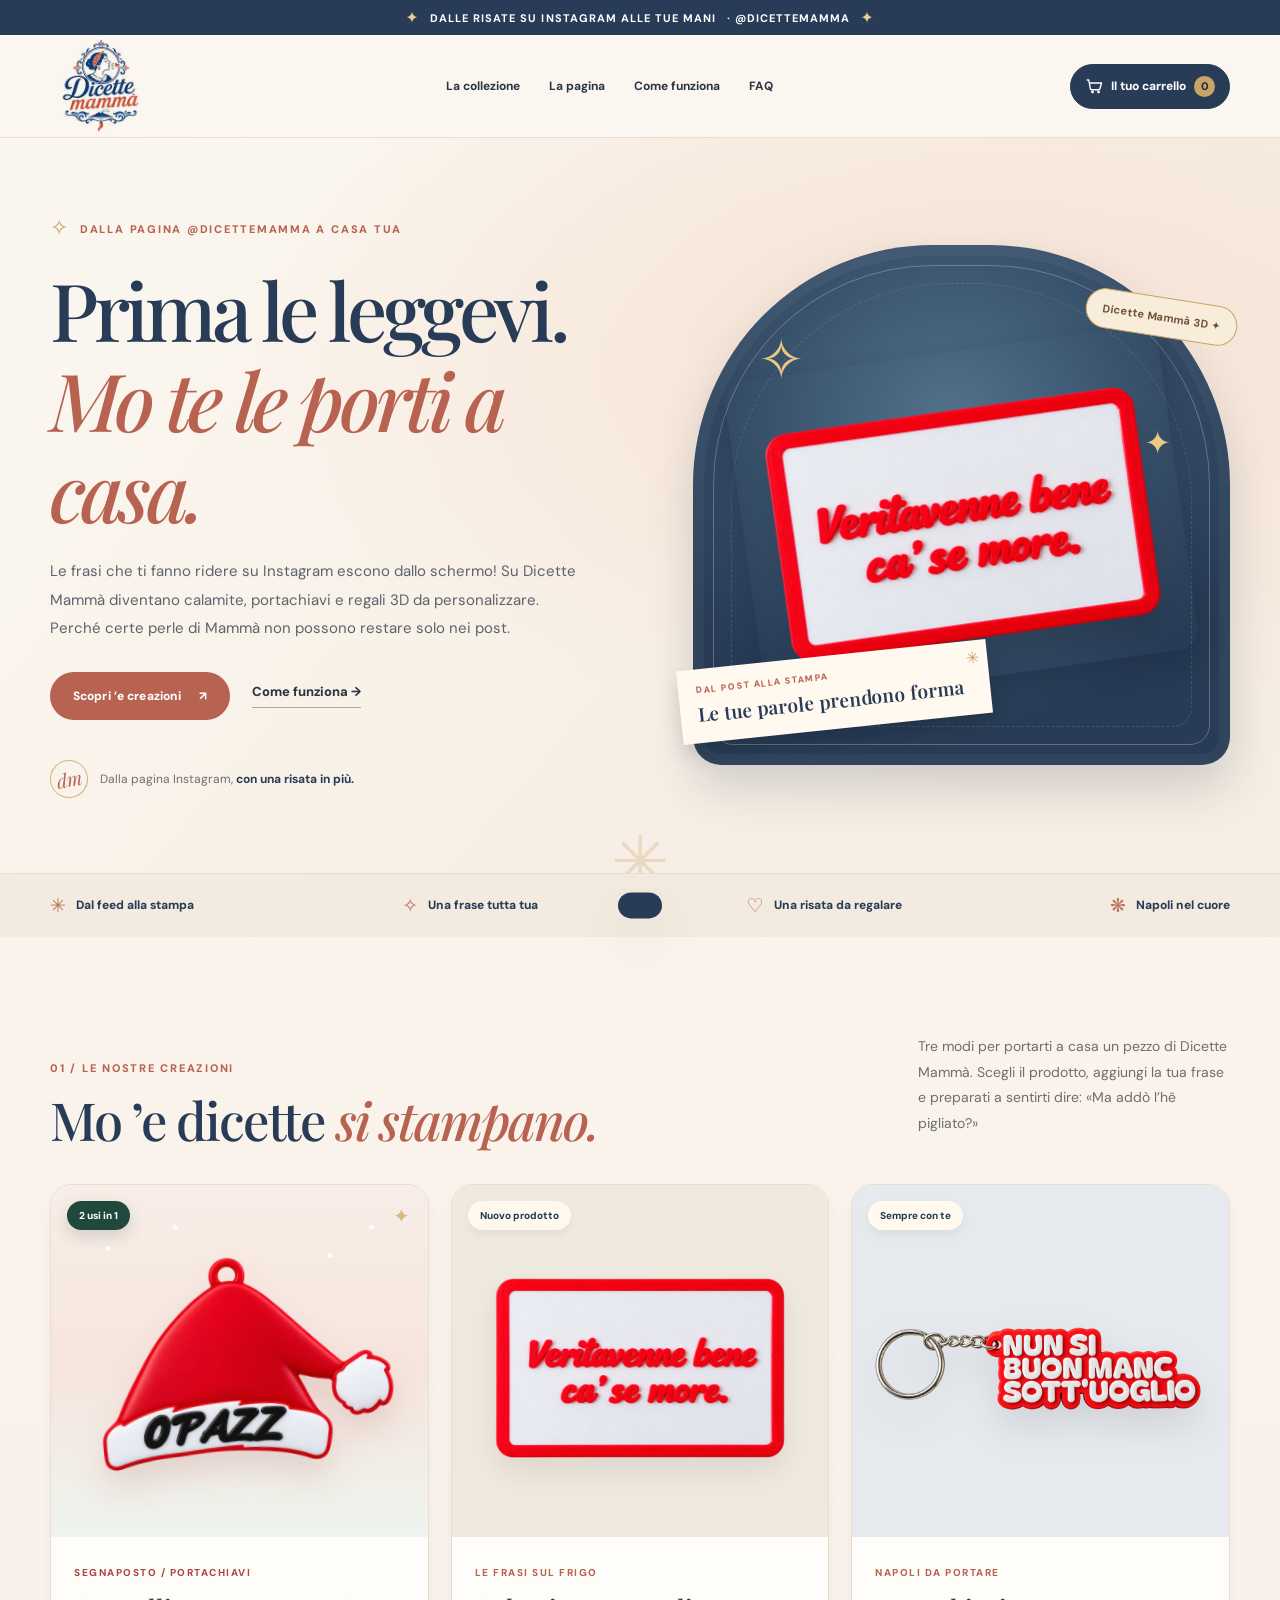
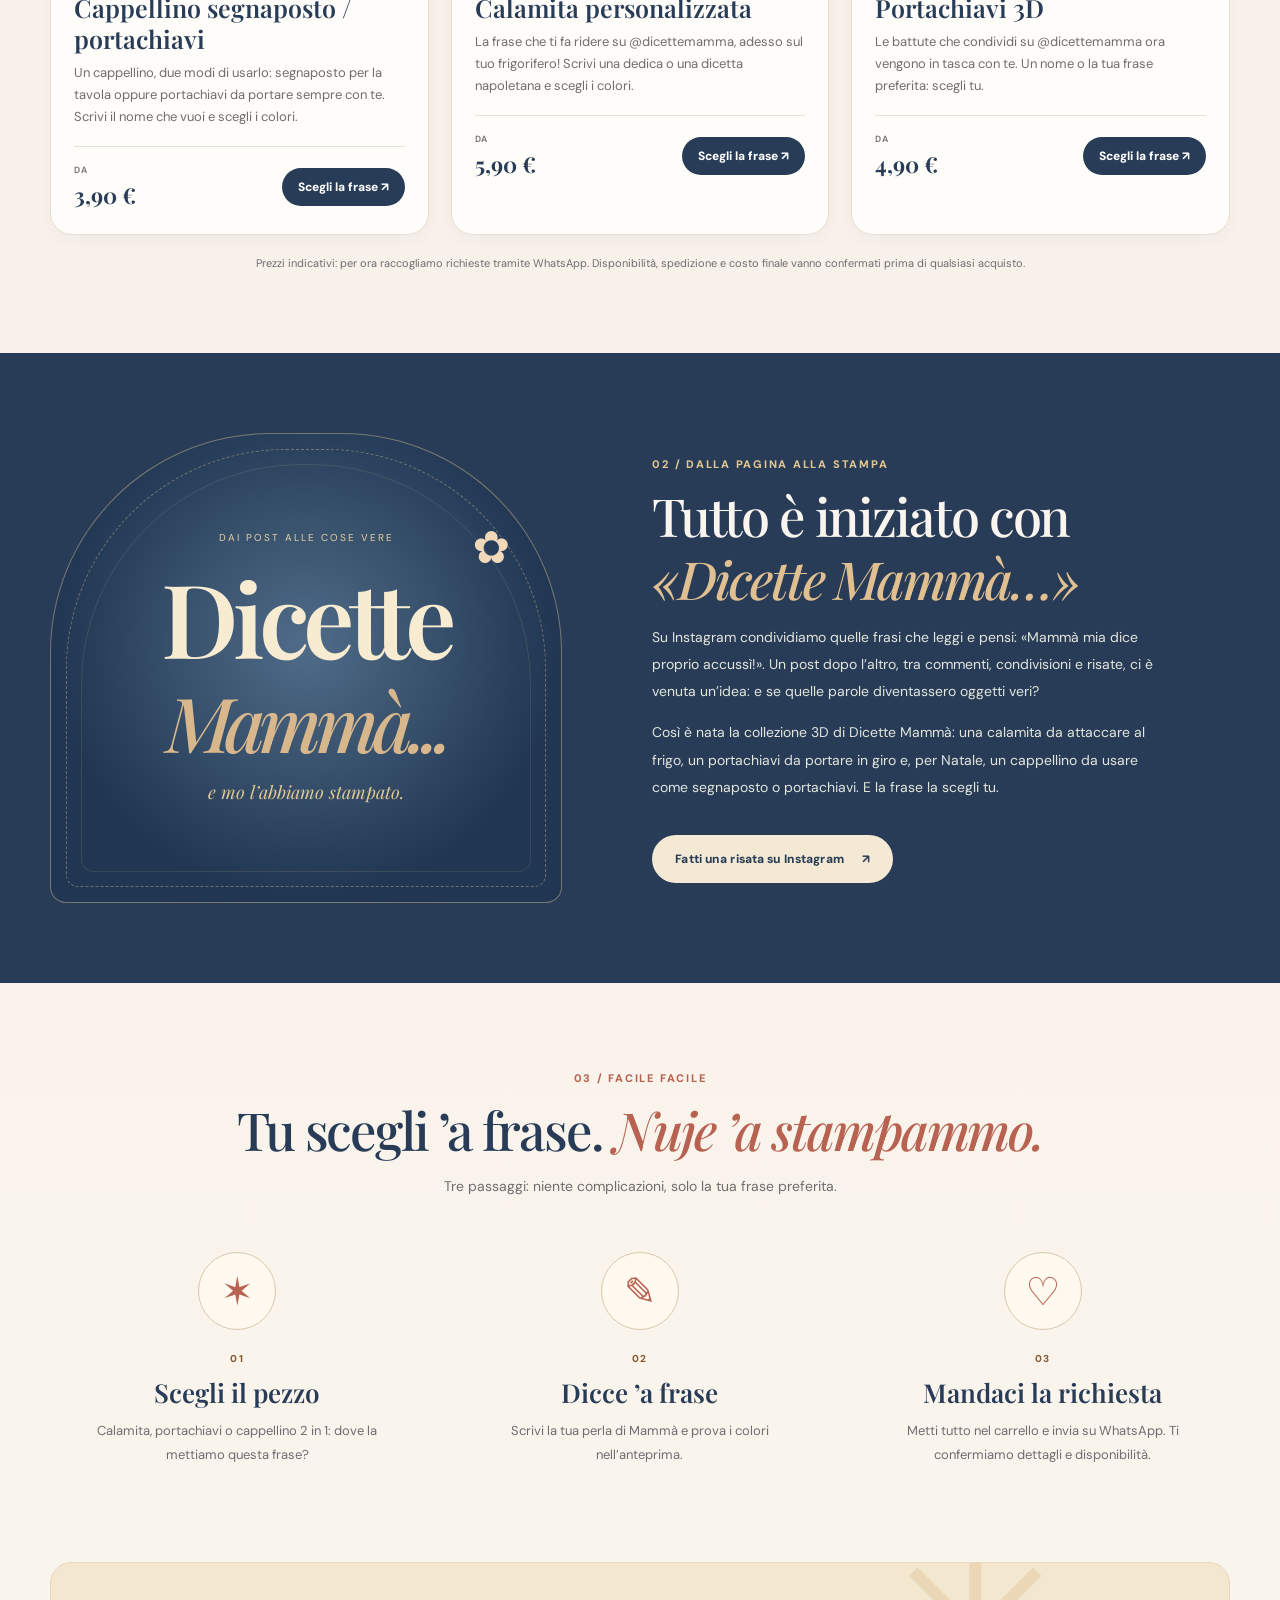
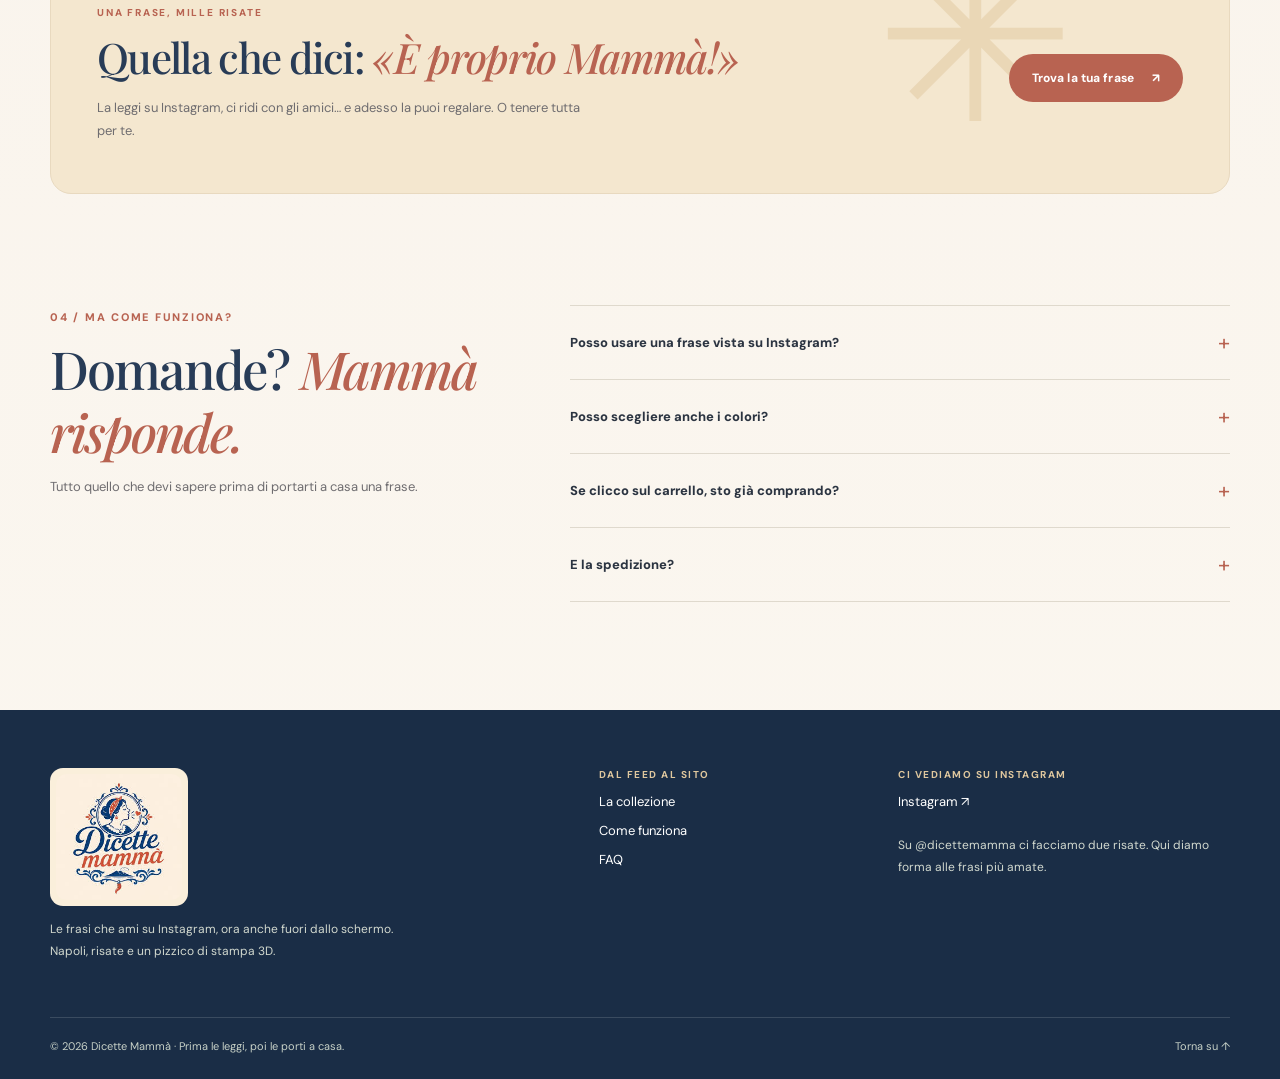
==== commit 9c211bac: "Add files via upload" ====
--- a/index.html
+++ b/index.html
@@ -6,7 +6,7 @@
   <meta name="theme-color" content="#283c57">
   <meta name="description" content="Dicette Mammà: le frasi napoletane che ami su Instagram diventano calamite, portachiavi e creazioni 3D personalizzate. Dalla pagina alla tua casa.">
   <title>Dicette Mammà — Le dicette diventano regali</title>
-  <meta name="dicette-build" content="calamita-20261018-v4-integrato">
+  <meta name="dicette-build" content="calamita-20261018-v5-natale">
   <link rel="preconnect" href="https://fonts.googleapis.com">
   <link rel="preconnect" href="https://fonts.gstatic.com" crossorigin>
   <link href="https://fonts.googleapis.com/css2?family=DM+Sans:wght@400;500;600;700;800&family=Playfair+Display:ital,wght@0,500;0,600;0,700;1,500;1,600&display=swap" rel="stylesheet">
@@ -52,6 +52,15 @@
 .product-card:nth-child(3) .product-visual{background:#e6e9ee}
 .product-card[data-product="cappellino"] .product-chip{background:#21483c;color:#fff}
 .product-card[data-product="cappellino"] .product-category{color:#ad4646}
+
+.product-card[data-product="cappellino"] .product-visual{background:linear-gradient(180deg,#f8eee7 0%,#f6e5de 52%,#eef4ee 100%);position:relative;overflow:hidden}
+.product-card[data-product="cappellino"] .product-visual::before{content:"";position:absolute;inset:0;background:radial-gradient(circle at 15% 18%,rgba(255,255,255,.92) 0 2px,transparent 3px),radial-gradient(circle at 33% 12%,rgba(255,255,255,.85) 0 2px,transparent 3px),radial-gradient(circle at 74% 20%,rgba(255,255,255,.9) 0 2px,transparent 3px),radial-gradient(circle at 85% 12%,rgba(255,255,255,.8) 0 2px,transparent 3px),radial-gradient(circle at 68% 36%,rgba(255,255,255,.45) 0 1px,transparent 2px);pointer-events:none}
+.product-card[data-product="cappellino"] .product-visual::after{content:"✦";position:absolute;right:18px;top:18px;font-size:20px;color:#d2b16f;opacity:.85}
+.product-card[data-product="cappellino"] .product-chip{background:#21483c;color:#fff;box-shadow:0 6px 16px rgba(33,72,60,.18)}
+.product-card[data-product="cappellino"] .product-photo-real{position:relative;z-index:1;transform:rotate(-3deg) scale(1.03);filter:drop-shadow(0 18px 16px rgba(140,32,32,.14))}
+.product-card[data-product="calamita"] .product-visual{background:#f7f0e8}
+.product-card[data-product="calamita"] .product-photo-real{width:100%;height:100%;object-fit:contain;padding:12px;filter:drop-shadow(0 14px 14px rgba(0,0,0,.08))}
+.hero-magnet-img{box-shadow:none}
 .product-card:not([data-product="cappellino"]) .product-chip{background:#fff9ee;color:#283c57}
 .product-open{background:#283c57}
 .product-open:hover{background:#b86351}
@@ -192,7 +201,7 @@
 
 const PRODUCTS = [
   {id:'cappellino',category:'SEGNAPOSTO / PORTACHIAVI',tag:'2 usi in 1',title:'Cappellino segnaposto / portachiavi',description:'Un cappellino, due modi di usarlo: segnaposto per la tavola oppure portachiavi da portare sempre con te. Scrivi il nome che vuoi e scegli i colori.',price:3.90,defaultText:"O' PAZZ",maxLength:16,label:'Che ci scriviamo sopra?',placeholder:"Es. O' PAZZ",base:'#d94b4b',ink:'#1e1e1e',image:'cappellino-personalizzato.png',usage:'Segnaposto e/o portachiavi'},
-  {id:'calamita',category:'LE FRASI SUL FRIGO',tag:'Nuovo prodotto',title:'Calamita personalizzata',description:'La frase che ti fa ridere su @dicettemamma, adesso sul tuo frigorifero! Scrivi una dedica o una dicetta napoletana e scegli i colori.',price:5.90,defaultText:'Veritavenne bene ca’ se more.',maxLength:42,label:'Quale frase mettiamo sulla calamita?',placeholder:'Es. Veritavenne bene ca’ se more.',base:'#d94b4b',ink:'#d94b4b',image:'calamita-personalizzata.png',usage:'Calamita da frigorifero'},
+  {id:'calamita',category:'LE FRASI SUL FRIGO',tag:'Nuovo prodotto',title:'Calamita personalizzata',description:'La frase che ti fa ridere su @dicettemamma, adesso sul tuo frigorifero! Scrivi una dedica o una dicetta napoletana e scegli i colori.',price:5.90,defaultText:'Veritavenne bene ca’ se more.',maxLength:42,label:'Quale frase mettiamo sulla calamita?',placeholder:'Es. Veritavenne bene ca’ se more.',base:'#d94b4b',ink:'#d94b4b',image:'calamita-trasparente-v2.png',usage:'Calamita da frigorifero'},
   {id:'portachiavi',category:'NAPOLI DA PORTARE',tag:'Sempre con te',title:'Portachiavi 3D',description:'Le battute che condividi su @dicettemamma ora vengono in tasca con te. Un nome o la tua frase preferita: scegli tu.',price:4.90,defaultText:"NUN SI BUON MANC SOTT'UOGLIO",maxLength:30,label:'Quale frase porti in giro?',placeholder:"Es. Nun si buon manc sott'uoglio",base:'#d94b4b',ink:'#fffaf2',image:'portachiavi-nun-si-buon-manc.png',usage:'Portachiavi personalizzato'}
 ];
 // Palette del marchio neutra e utilizzabile tutto l'anno.
@@ -267,7 +276,7 @@
 }
 
 function renderCards(){
-  byId('heroArt').innerHTML='<img class="hero-magnet-img" src="calamita-personalizzata.png" alt="Calamita con frase napoletana">';
+  byId('heroArt').innerHTML='<img class="hero-magnet-img" src="calamita-trasparente-v2.png" alt="Calamita con frase napoletana">';
   byId('productsGrid').innerHTML=PRODUCTS.map(product=>`<article class="product-card" data-product="${product.id}"><div class="product-visual" role="img" aria-label="Anteprima di ${safe(product.title)}">${product.image ? `<img class="product-photo-real" src="${safe(product.image)}" alt="${safe(product.title)}" loading="lazy">` : artSvg(product.id,product.defaultText,product.base,product.ink)}<span class="product-chip">${safe(product.tag)}</span></div><div class="product-body"><span class="product-category">${safe(product.category)}</span><h3>${safe(product.title)}</h3><p>${safe(product.description)}</p><div class="product-action-row"><div class="product-price"><small>Da</small>${money(product.price)}</div><button class="product-open" type="button" data-open="${product.id}" aria-label="Personalizza ${safe(product.title)}">Scegli la frase ↗</button></div></div></article>`).join('');
   document.querySelectorAll('[data-open]').forEach(button=>button.addEventListener('click',()=>openProduct(button.dataset.open)));
 }
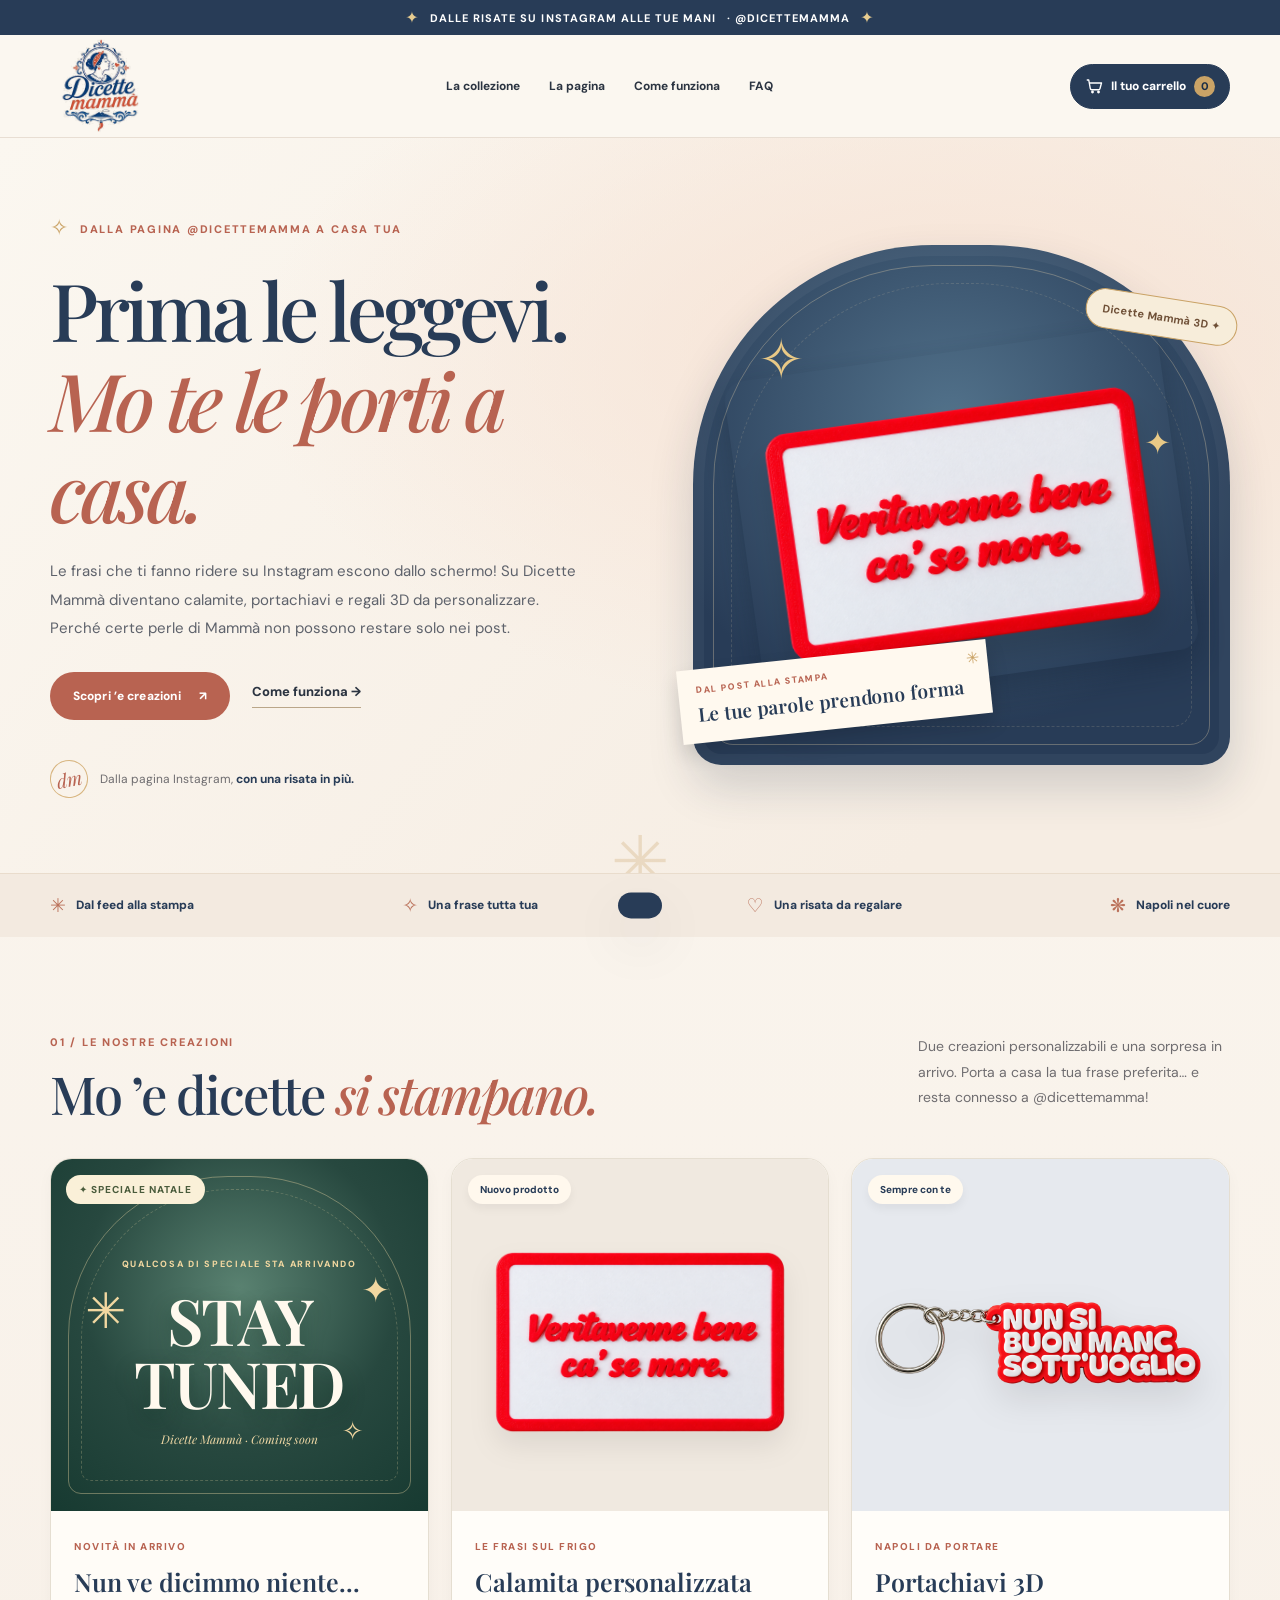
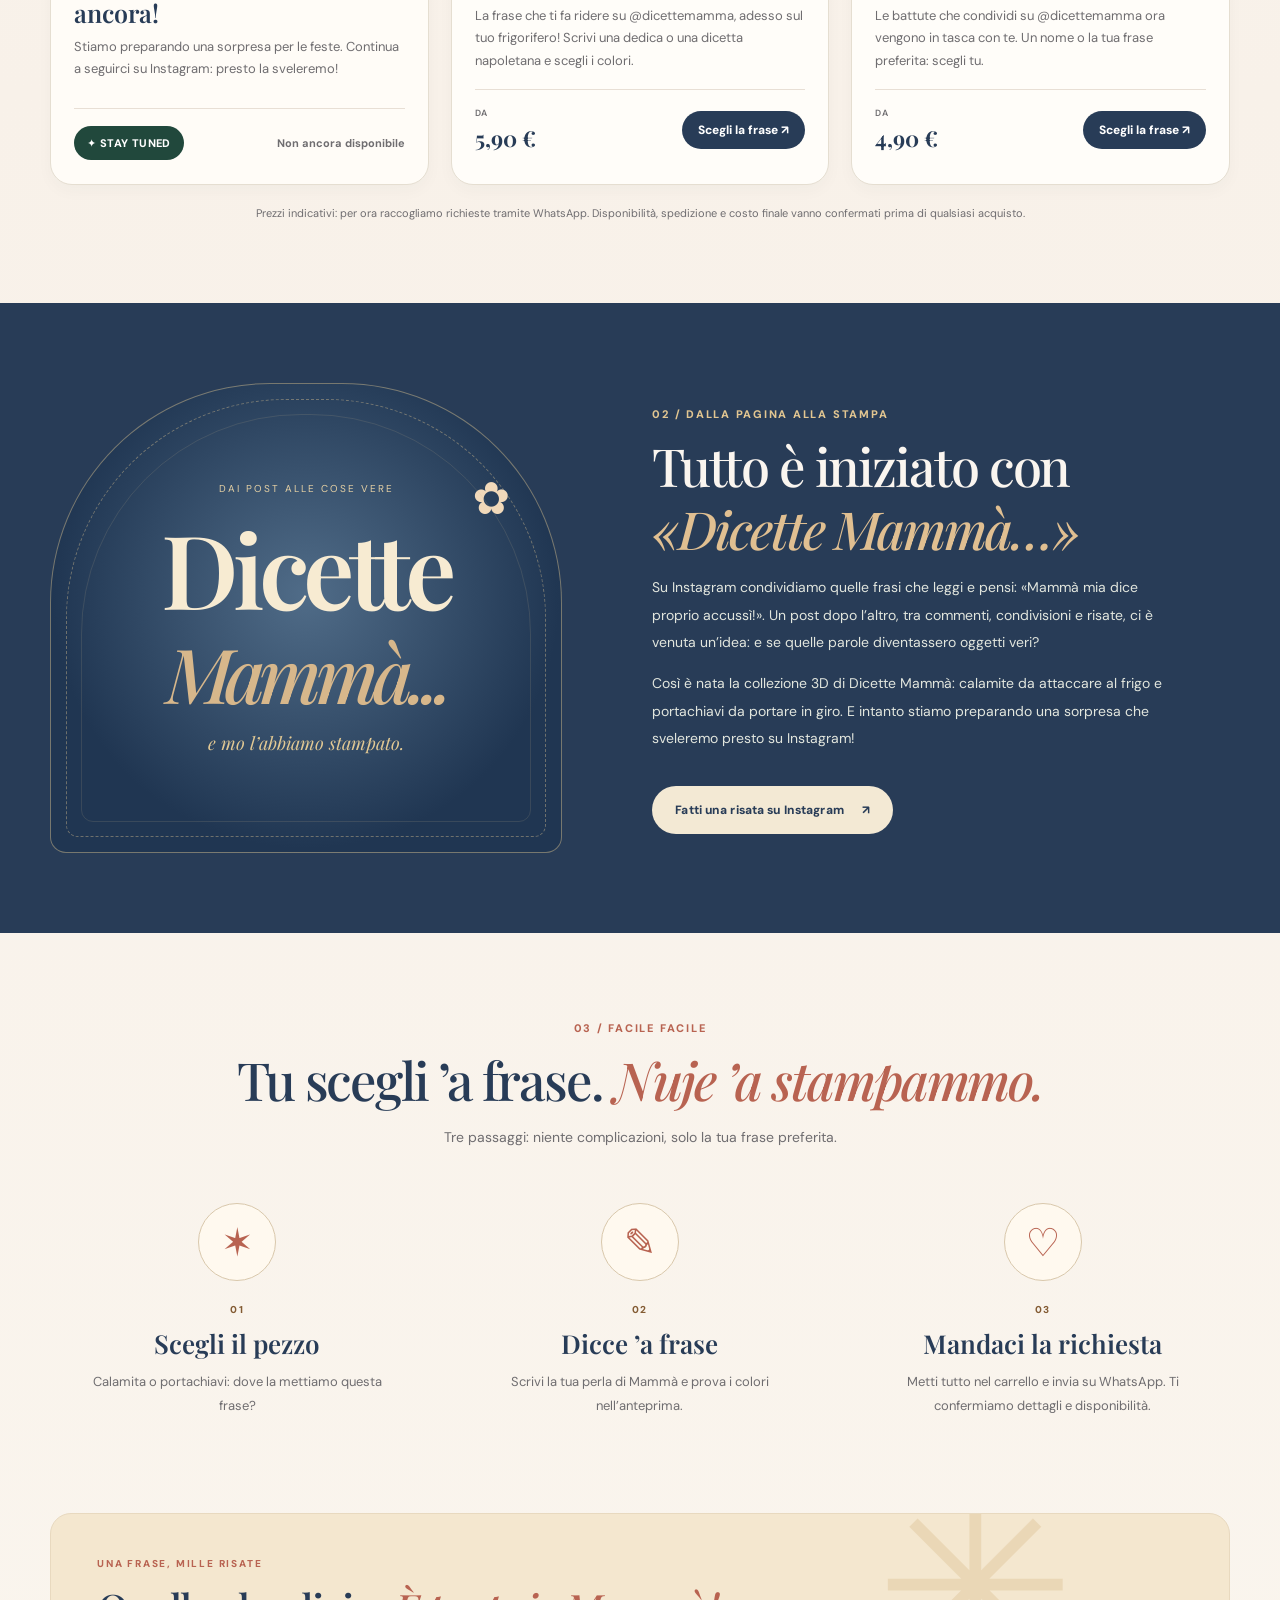
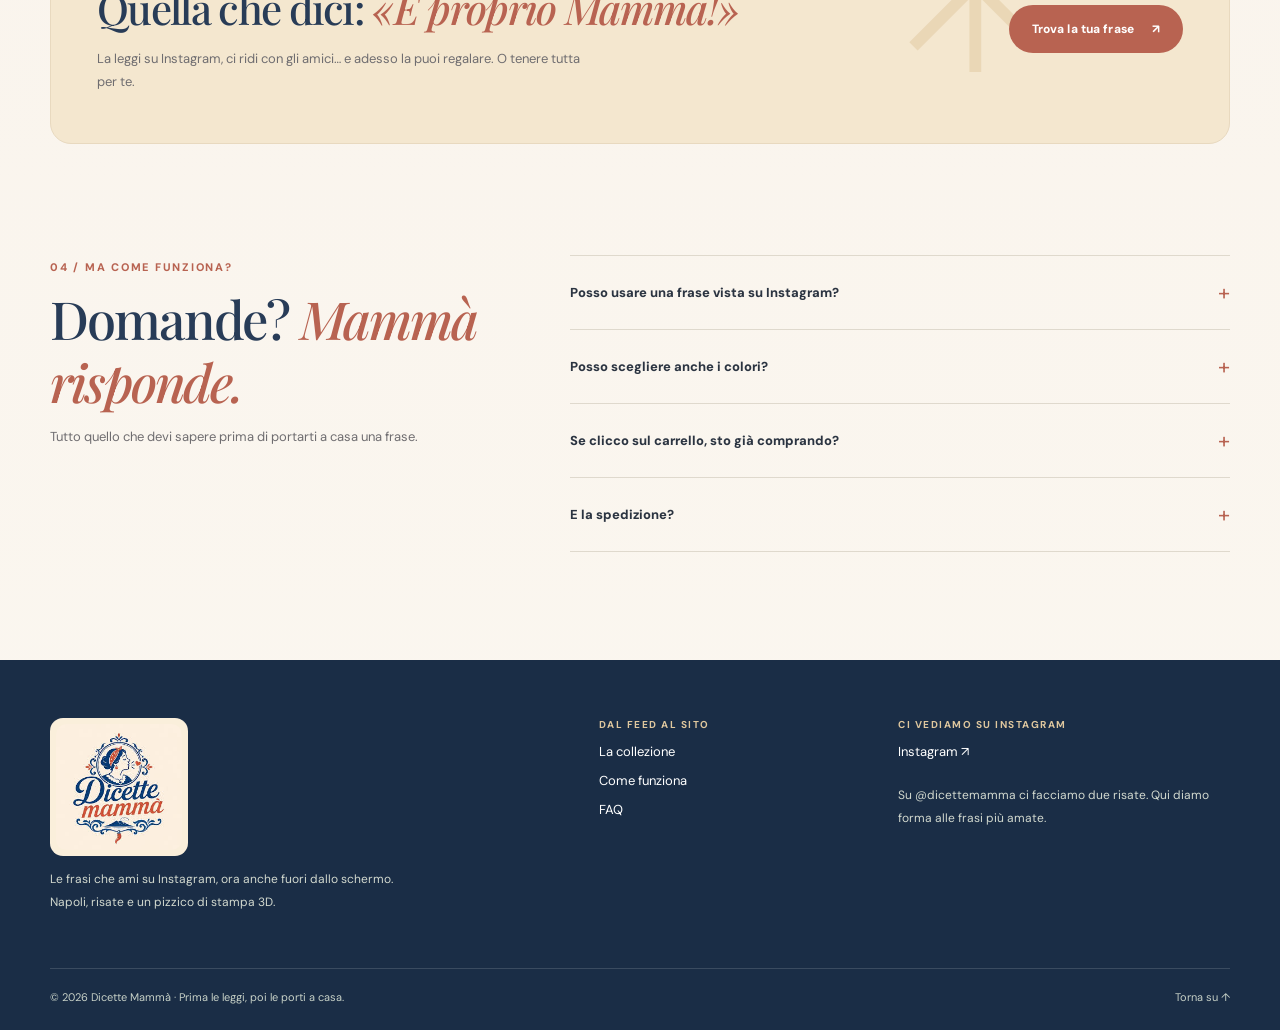
==== commit 61da4d4d: "Add files via upload" ====
--- a/index.html
+++ b/index.html
@@ -6,7 +6,7 @@
   <meta name="theme-color" content="#283c57">
   <meta name="description" content="Dicette Mammà: le frasi napoletane che ami su Instagram diventano calamite, portachiavi e creazioni 3D personalizzate. Dalla pagina alla tua casa.">
   <title>Dicette Mammà — Le dicette diventano regali</title>
-  <meta name="dicette-build" content="calamita-20261018-v5-natale">
+  <meta name="dicette-build" content="dicette-stay-tuned-20261018-v6">
   <link rel="preconnect" href="https://fonts.googleapis.com">
   <link rel="preconnect" href="https://fonts.gstatic.com" crossorigin>
   <link href="https://fonts.googleapis.com/css2?family=DM+Sans:wght@400;500;600;700;800&family=Playfair+Display:ital,wght@0,500;0,600;0,700;1,500;1,600&display=swap" rel="stylesheet">
@@ -103,6 +103,25 @@
 .real-preview-card .real-preview-photo{max-height:270px;object-fit:contain}
 @media(max-width:639px){.hero-magnet-img{max-height:320px}}
 
+
+/* Card teaser - prodotto natalizio non ancora disponibile */
+.teaser-card{background:#fffcf7}
+.teaser-visual{isolation:isolate;overflow:hidden;background:radial-gradient(circle at 50% 37%,#5a8271 0%,#27483f 54%,#173a31 100%)!important;min-height:285px;color:#fff}
+.teaser-visual:before{content:"";position:absolute;inset:17px;border:1px solid rgba(241,219,167,.38);border-radius:160px 160px 13px 13px;z-index:0;pointer-events:none}
+.teaser-visual:after{content:"";position:absolute;inset:30px;border:1px dashed rgba(241,219,167,.24);border-radius:150px 150px 10px 10px;z-index:0;pointer-events:none}
+.teaser-top-label{position:absolute;left:15px;top:16px;z-index:3;border:1px solid rgba(252,242,212,.55);border-radius:999px;background:#faf0d8;color:#4a5c3c;padding:7px 12px;font-size:10px;font-weight:800;letter-spacing:.1em}
+.teaser-focus{position:relative;z-index:2;display:grid;align-items:center;justify-items:center;gap:17px;padding:65px 18px 30px;text-align:center;width:100%}
+.teaser-pretitle{font-size:9px;font-weight:800;letter-spacing:.19em;color:#f1d7a0;line-height:1.5}
+.teaser-focus strong{font:600 clamp(45px,5vw,68px)/.98 var(--display);letter-spacing:-.035em;color:#fff9ee;text-shadow:0 8px 21px #09271a77}
+.teaser-bottomline{font-size:12px;font-family:var(--display);font-style:italic;color:#efd8a5}
+.teaser-sparkle{position:absolute;color:#f1d7a0;z-index:1;pointer-events:none}
+.teaser-sparkle-one{font-size:49px;left:9%;top:34%}
+.teaser-sparkle-two{font-size:34px;right:10%;top:31%}
+.teaser-sparkle-three{font-size:26px;right:17%;bottom:18%}
+.teaser-unavailable{display:inline-flex;padding:10px 13px;border-radius:999px;background:#21483c;color:#fff;font-size:11px;font-weight:800;letter-spacing:.035em}
+.teaser-not-for-sale{font-size:11px;color:var(--sub);font-weight:700;text-align:right}
+@media(max-width:430px){.teaser-focus strong{font-size:54px}.teaser-not-for-sale{font-size:10px}}
+
 </style>
   
 </head>
@@ -163,7 +182,7 @@
     <section class="collection section container" id="collezione" aria-labelledby="collection-title">
       <div class="section-head">
         <div><span class="section-kicker">01 / LE NOSTRE CREAZIONI</span><h2 id="collection-title">Mo ’e dicette <em>si stampano.</em></h2></div>
-        <p>Tre modi per portarti a casa un pezzo di Dicette Mammà. Scegli il prodotto, aggiungi la tua frase e preparati a sentirti dire: «Ma addò l’hê pigliato?»</p>
+        <p>Due creazioni personalizzabili e una sorpresa in arrivo. Porta a casa la tua frase preferita… e resta connesso a @dicettemamma!</p>
       </div>
       <div class="products-grid" id="productsGrid"></div>
       <p class="pricing-note">Prezzi indicativi: per ora raccogliamo richieste tramite WhatsApp. Disponibilità, spedizione e costo finale vanno confermati prima di qualsiasi acquisto.</p>
@@ -172,14 +191,14 @@
     <section class="story-section" id="artigianale" aria-labelledby="story-title">
       <div class="container story-layout">
         <div class="story-art" aria-hidden="true"><span class="story-overline">DAI POST ALLE COSE VERE</span><div class="story-type">Dicette<br><i>Mammà...</i></div><div class="story-flower">✿</div><div class="story-label">e mo l’abbiamo stampato.</div></div>
-        <div class="story-copy"><span class="section-kicker light">02 / DALLA PAGINA ALLA STAMPA</span><h2 id="story-title">Tutto è iniziato con <em>«Dicette Mammà…»</em></h2><p>Su Instagram condividiamo quelle frasi che leggi e pensi: «Mammà mia dice proprio accussì!». Un post dopo l’altro, tra commenti, condivisioni e risate, ci è venuta un’idea: e se quelle parole diventassero oggetti veri?</p><p>Così è nata la collezione 3D di Dicette Mammà: una calamita da attaccare al frigo, un portachiavi da portare in giro e, per Natale, un cappellino da usare come segnaposto o portachiavi. E la frase la scegli tu.</p><a href="https://www.instagram.com/dicettemamma/" class="button button-cream" target="_blank" rel="noopener noreferrer">Fatti una risata su Instagram <span aria-hidden="true">↗</span></a></div>
+        <div class="story-copy"><span class="section-kicker light">02 / DALLA PAGINA ALLA STAMPA</span><h2 id="story-title">Tutto è iniziato con <em>«Dicette Mammà…»</em></h2><p>Su Instagram condividiamo quelle frasi che leggi e pensi: «Mammà mia dice proprio accussì!». Un post dopo l’altro, tra commenti, condivisioni e risate, ci è venuta un’idea: e se quelle parole diventassero oggetti veri?</p><p>Così è nata la collezione 3D di Dicette Mammà: calamite da attaccare al frigo e portachiavi da portare in giro. E intanto stiamo preparando una sorpresa che sveleremo presto su Instagram!</p><a href="https://www.instagram.com/dicettemamma/" class="button button-cream" target="_blank" rel="noopener noreferrer">Fatti una risata su Instagram <span aria-hidden="true">↗</span></a></div>
       </div>
     </section>
 
     <section class="how-section section container" id="come-funziona" aria-labelledby="how-title">
       <div class="section-head centered"><span class="section-kicker">03 / FACILE FACILE</span><h2 id="how-title">Tu scegli ’a frase. <em>Nuje ’a stampammo.</em></h2><p>Tre passaggi: niente complicazioni, solo la tua frase preferita.</p></div>
       <div class="steps-grid">
-        <article class="step"><div class="step-icon" aria-hidden="true">✶</div><span class="step-no">01</span><h3>Scegli il pezzo</h3><p>Calamita, portachiavi o cappellino 2 in 1: dove la mettiamo questa frase?</p></article>
+        <article class="step"><div class="step-icon" aria-hidden="true">✶</div><span class="step-no">01</span><h3>Scegli il pezzo</h3><p>Calamita o portachiavi: dove la mettiamo questa frase?</p></article>
         <article class="step"><div class="step-icon" aria-hidden="true">✎</div><span class="step-no">02</span><h3>Dicce ’a frase</h3><p>Scrivi la tua perla di Mammà e prova i colori nell’anteprima.</p></article>
         <article class="step"><div class="step-icon" aria-hidden="true">♡</div><span class="step-no">03</span><h3>Mandaci la richiesta</h3><p>Metti tutto nel carrello e invia su WhatsApp. Ti confermiamo dettagli e disponibilità.</p></article>
       </div>
@@ -200,7 +219,6 @@
 'use strict';
 
 const PRODUCTS = [
-  {id:'cappellino',category:'SEGNAPOSTO / PORTACHIAVI',tag:'2 usi in 1',title:'Cappellino segnaposto / portachiavi',description:'Un cappellino, due modi di usarlo: segnaposto per la tavola oppure portachiavi da portare sempre con te. Scrivi il nome che vuoi e scegli i colori.',price:3.90,defaultText:"O' PAZZ",maxLength:16,label:'Che ci scriviamo sopra?',placeholder:"Es. O' PAZZ",base:'#d94b4b',ink:'#1e1e1e',image:'cappellino-personalizzato.png',usage:'Segnaposto e/o portachiavi'},
   {id:'calamita',category:'LE FRASI SUL FRIGO',tag:'Nuovo prodotto',title:'Calamita personalizzata',description:'La frase che ti fa ridere su @dicettemamma, adesso sul tuo frigorifero! Scrivi una dedica o una dicetta napoletana e scegli i colori.',price:5.90,defaultText:'Veritavenne bene ca’ se more.',maxLength:42,label:'Quale frase mettiamo sulla calamita?',placeholder:'Es. Veritavenne bene ca’ se more.',base:'#d94b4b',ink:'#d94b4b',image:'calamita-trasparente-v2.png',usage:'Calamita da frigorifero'},
   {id:'portachiavi',category:'NAPOLI DA PORTARE',tag:'Sempre con te',title:'Portachiavi 3D',description:'Le battute che condividi su @dicettemamma ora vengono in tasca con te. Un nome o la tua frase preferita: scegli tu.',price:4.90,defaultText:"NUN SI BUON MANC SOTT'UOGLIO",maxLength:30,label:'Quale frase porti in giro?',placeholder:"Es. Nun si buon manc sott'uoglio",base:'#d94b4b',ink:'#fffaf2',image:'portachiavi-nun-si-buon-manc.png',usage:'Portachiavi personalizzato'}
 ];
@@ -277,7 +295,23 @@
 
 function renderCards(){
   byId('heroArt').innerHTML='<img class="hero-magnet-img" src="calamita-trasparente-v2.png" alt="Calamita con frase napoletana">';
-  byId('productsGrid').innerHTML=PRODUCTS.map(product=>`<article class="product-card" data-product="${product.id}"><div class="product-visual" role="img" aria-label="Anteprima di ${safe(product.title)}">${product.image ? `<img class="product-photo-real" src="${safe(product.image)}" alt="${safe(product.title)}" loading="lazy">` : artSvg(product.id,product.defaultText,product.base,product.ink)}<span class="product-chip">${safe(product.tag)}</span></div><div class="product-body"><span class="product-category">${safe(product.category)}</span><h3>${safe(product.title)}</h3><p>${safe(product.description)}</p><div class="product-action-row"><div class="product-price"><small>Da</small>${money(product.price)}</div><button class="product-open" type="button" data-open="${product.id}" aria-label="Personalizza ${safe(product.title)}">Scegli la frase ↗</button></div></div></article>`).join('');
+  const teaser = `<article class="product-card teaser-card" aria-label="Novità natalizia Dicette Mammà in arrivo">
+    <div class="product-visual teaser-visual">
+      <span class="teaser-top-label">✦ SPECIALE NATALE</span>
+      <div class="teaser-sparkle teaser-sparkle-one" aria-hidden="true">✳</div>
+      <div class="teaser-sparkle teaser-sparkle-two" aria-hidden="true">✦</div>
+      <div class="teaser-sparkle teaser-sparkle-three" aria-hidden="true">✧</div>
+      <div class="teaser-focus"><span class="teaser-pretitle">QUALCOSA DI SPECIALE STA ARRIVANDO</span><strong>STAY<br>TUNED</strong><span class="teaser-bottomline">Dicette Mammà · Coming soon</span></div>
+    </div>
+    <div class="product-body">
+      <span class="product-category">NOVITÀ IN ARRIVO</span>
+      <h3>Nun ve dicimmo niente... ancora!</h3>
+      <p>Stiamo preparando una sorpresa per le feste. Continua a seguirci su Instagram: presto la sveleremo!</p>
+      <div class="product-action-row"><span class="teaser-unavailable" aria-label="Prodotto non ancora disponibile">✦ STAY TUNED</span><span class="teaser-not-for-sale">Non ancora disponibile</span></div>
+    </div>
+  </article>`;
+  const availableCards = PRODUCTS.map(product=>`<article class="product-card" data-product="${product.id}"><div class="product-visual" role="img" aria-label="Anteprima di ${safe(product.title)}">${product.image ? `<img class="product-photo-real" src="${safe(product.image)}" alt="${safe(product.title)}" loading="lazy">` : artSvg(product.id,product.defaultText,product.base,product.ink)}<span class="product-chip">${safe(product.tag)}</span></div><div class="product-body"><span class="product-category">${safe(product.category)}</span><h3>${safe(product.title)}</h3><p>${safe(product.description)}</p><div class="product-action-row"><div class="product-price"><small>Da</small>${money(product.price)}</div><button class="product-open" type="button" data-open="${product.id}" aria-label="Personalizza ${safe(product.title)}">Scegli la frase ↗</button></div></div></article>`).join('');
+  byId('productsGrid').innerHTML=teaser + availableCards;
   document.querySelectorAll('[data-open]').forEach(button=>button.addEventListener('click',()=>openProduct(button.dataset.open)));
 }
 function swatchOptions(group,selected){
@@ -285,7 +319,8 @@
  return colors.map((color,index)=>`<label class="swatch-label"><input type="radio" name="${group}" value="${color.hex}" ${color.hex===selected?'checked':''} aria-label="${color.name}"><span class="swatch-dot" style="--swatch:${color.hex}" aria-hidden="true"></span><span>${color.name}</span></label>`).join('');
 }
 function openProduct(id){
-  currentProduct=PRODUCTS.find(p=>p.id===id)||PRODUCTS[0];
+  currentProduct=PRODUCTS.find(p=>p.id===id);
+  if(!currentProduct) return;
   byId('customTitle').textContent=currentProduct.title;
   byId('customDescription').textContent=currentProduct.description;
   byId('customTextLabel').textContent=currentProduct.label;
